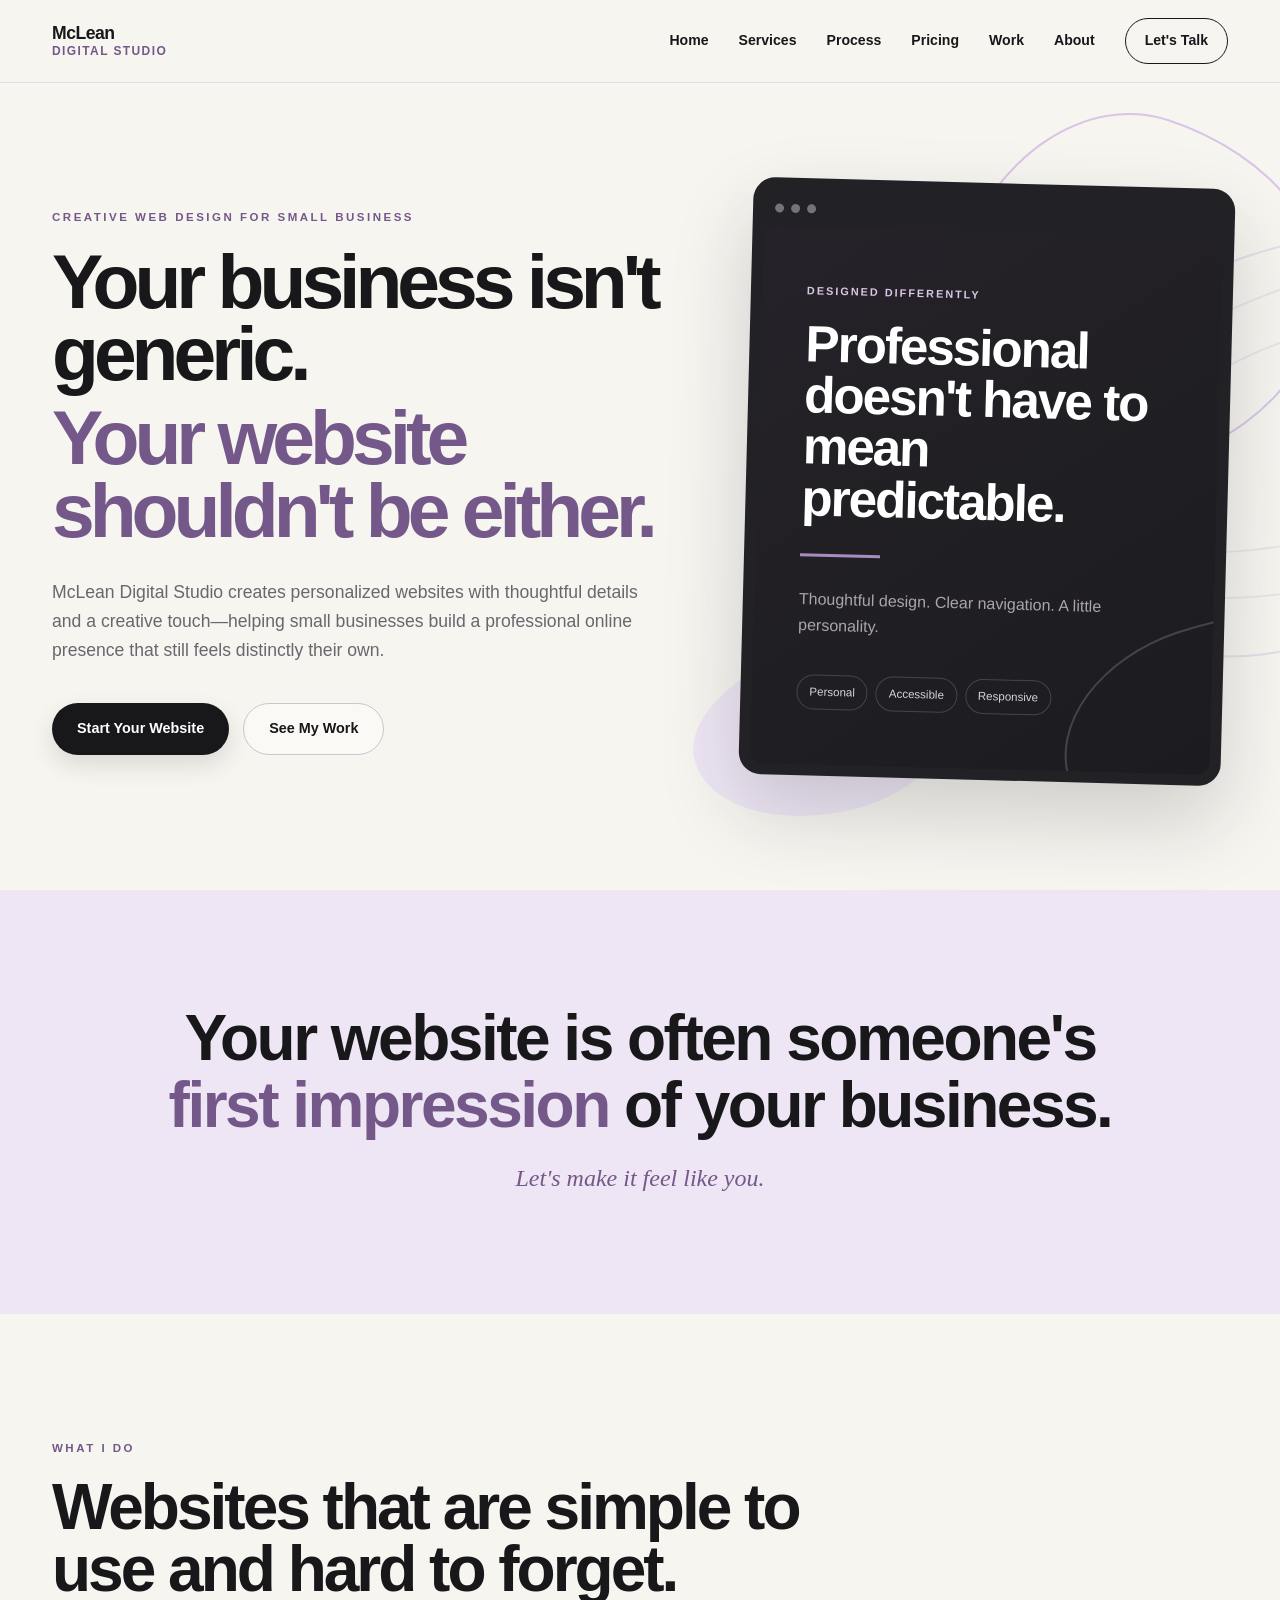
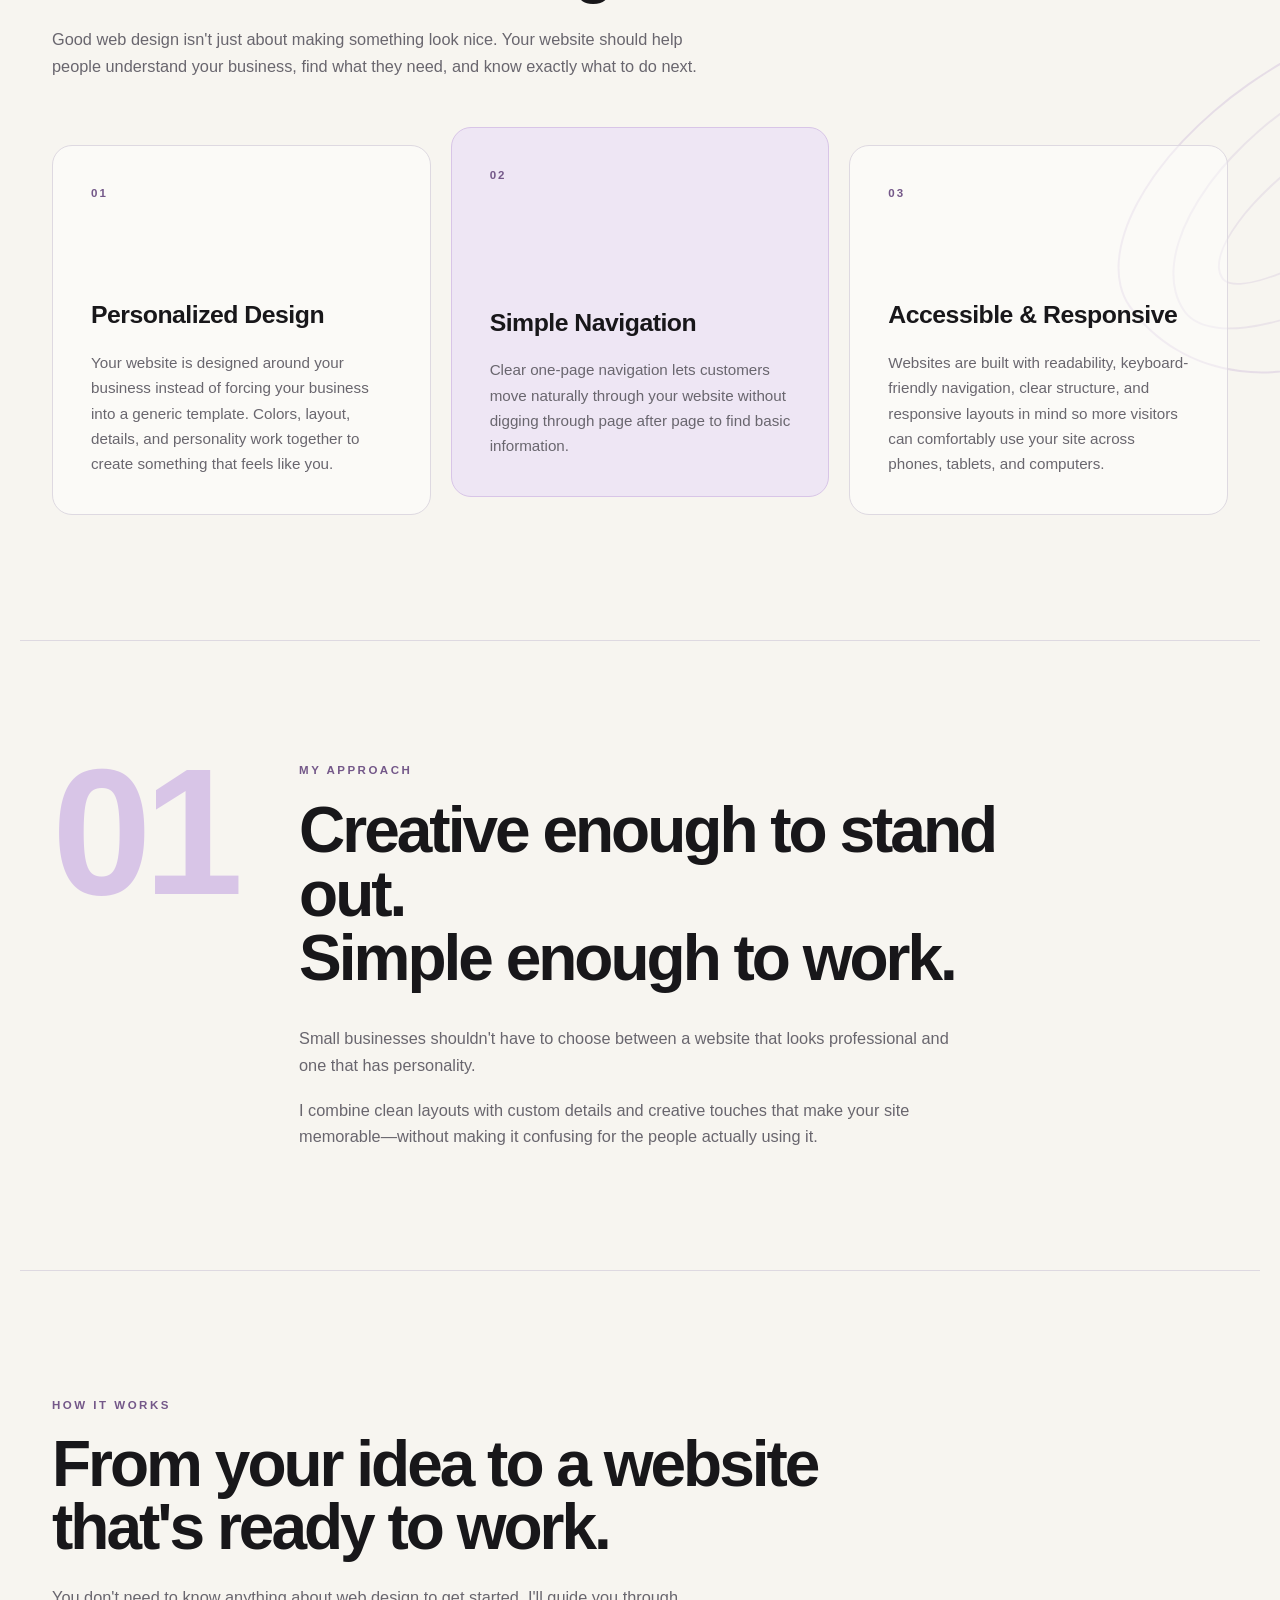
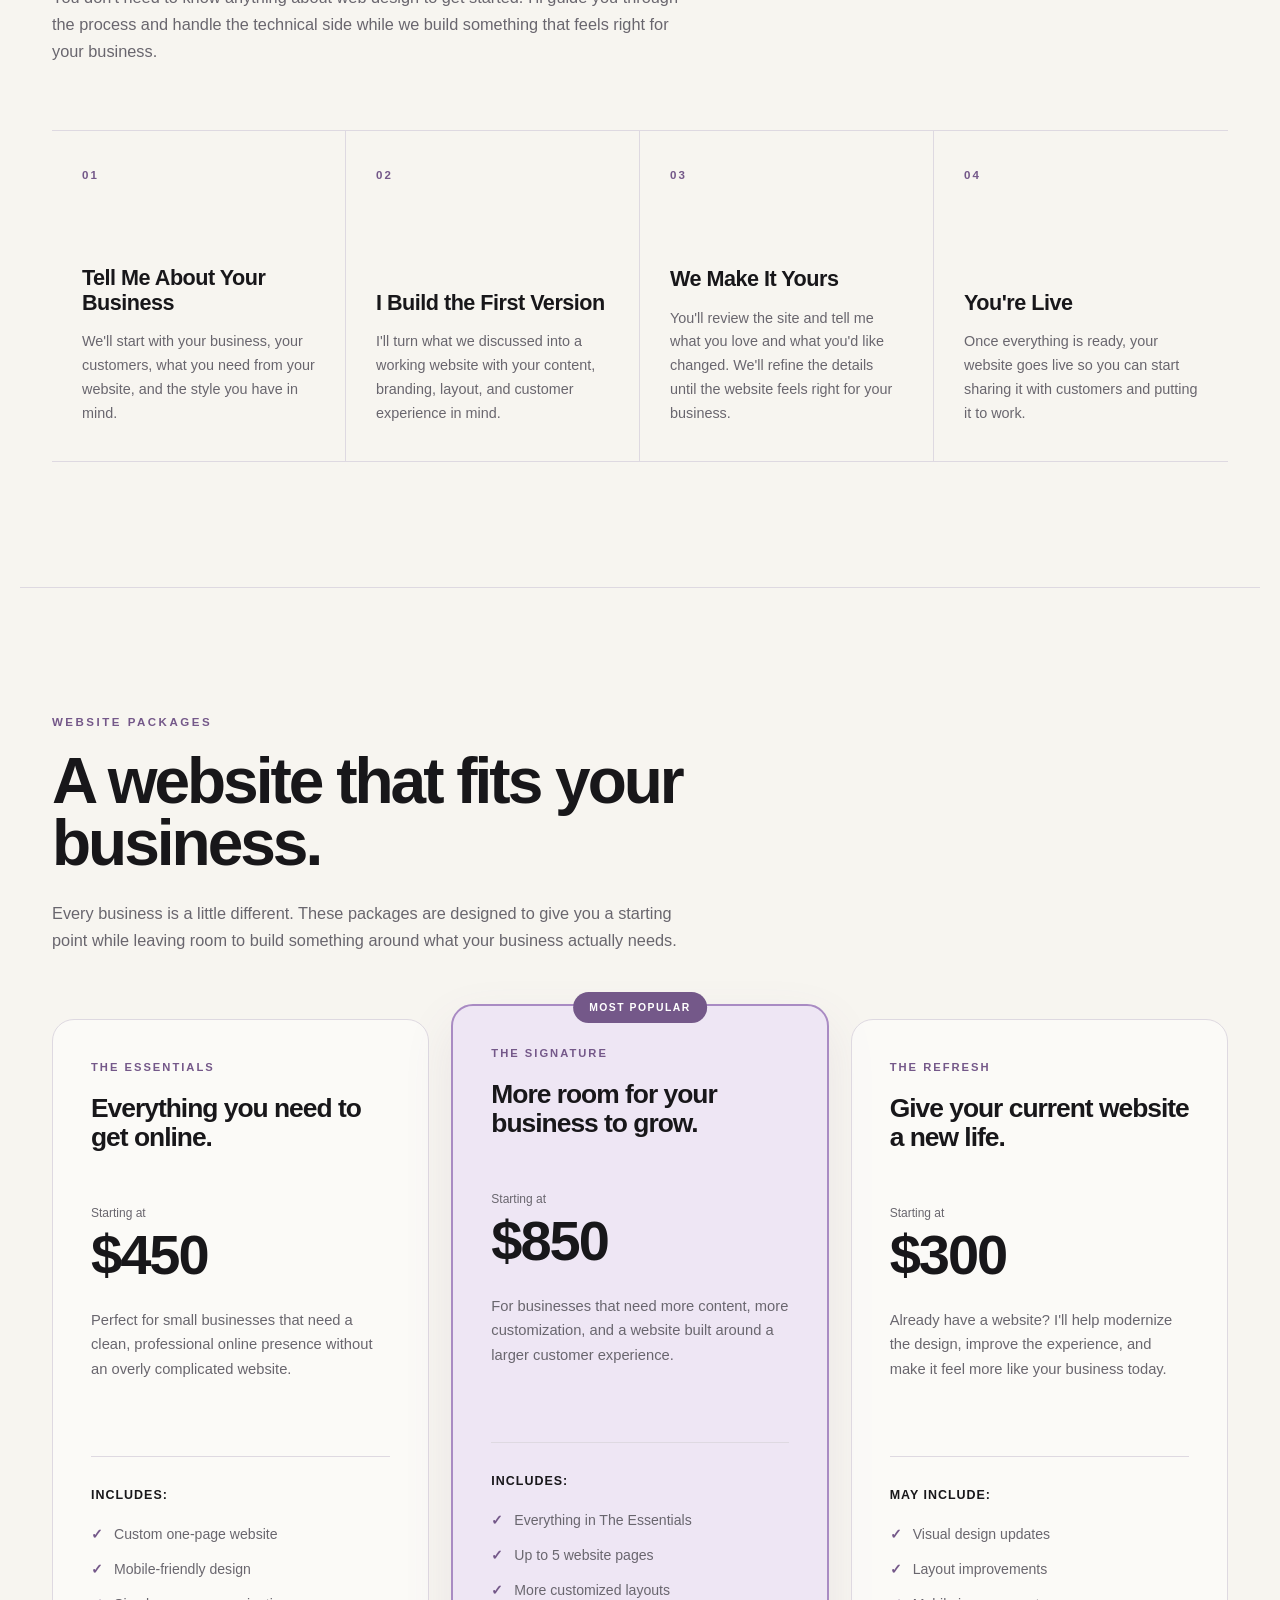
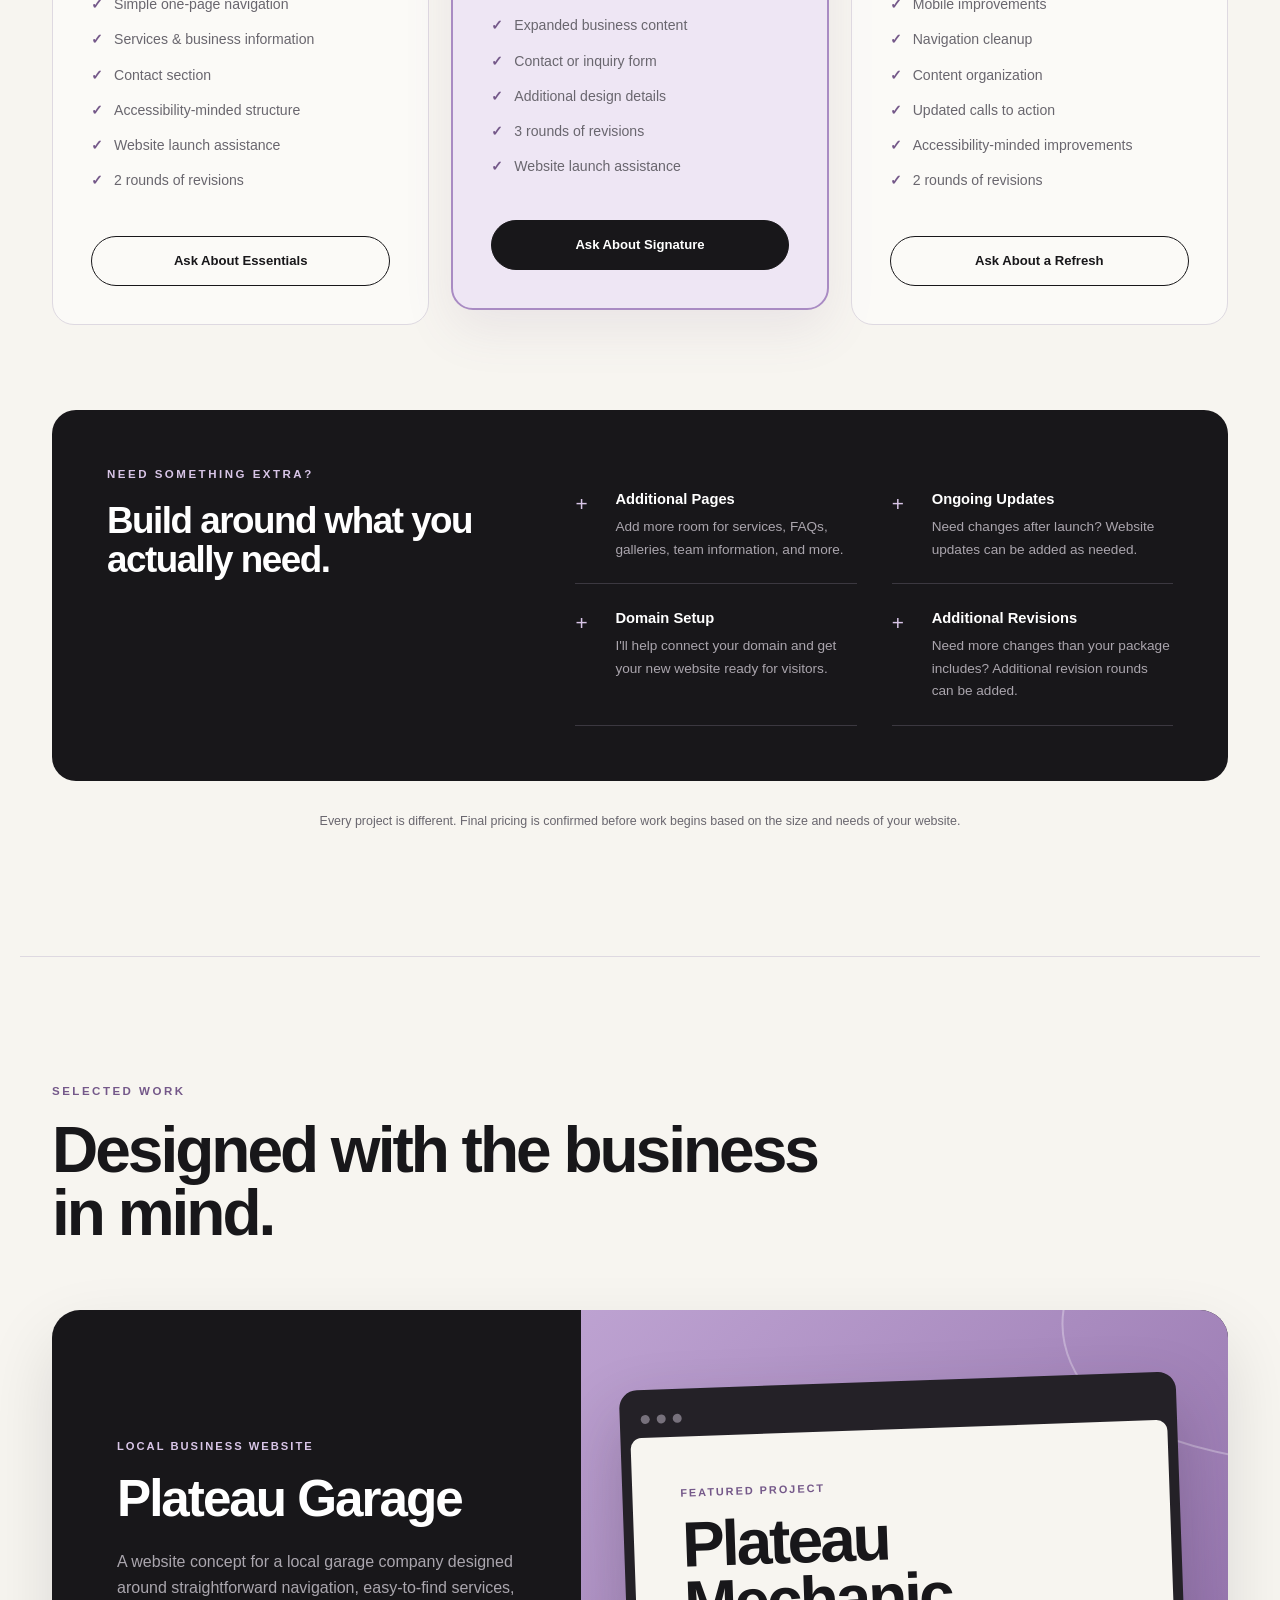
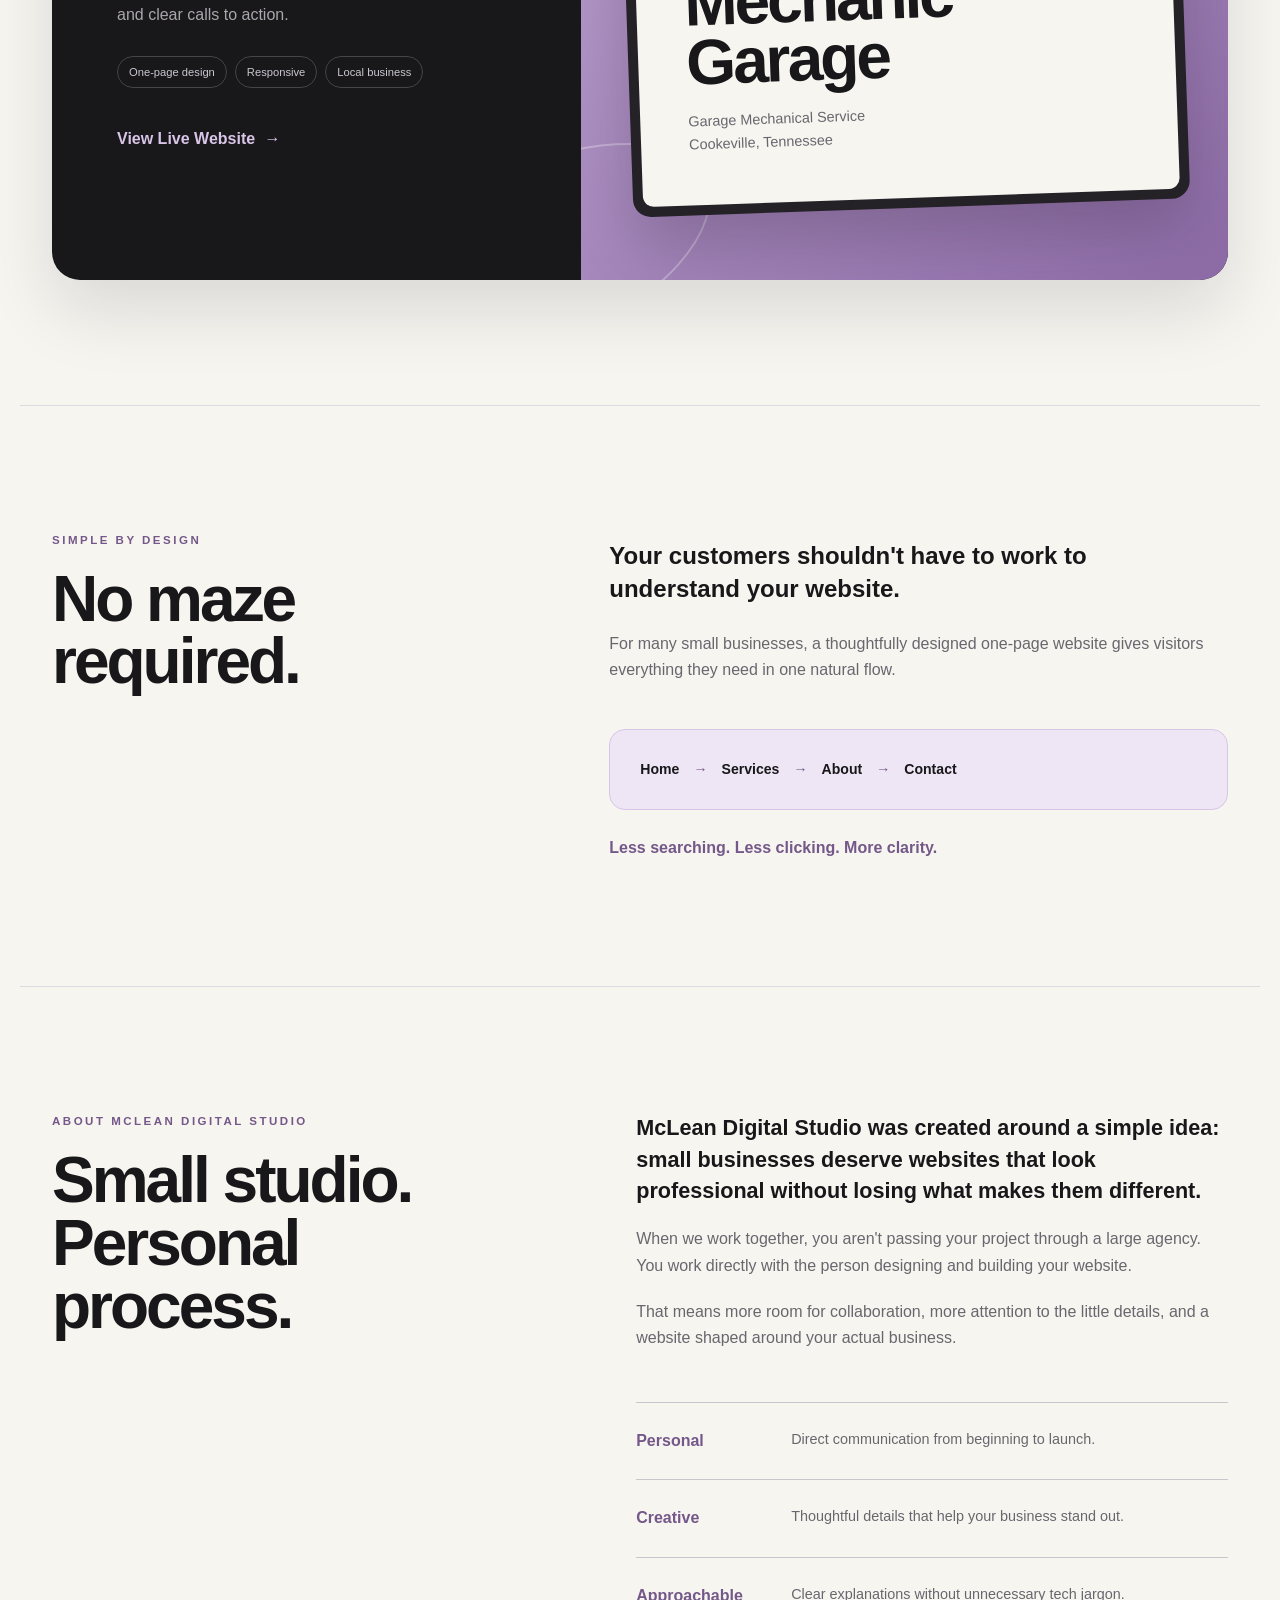
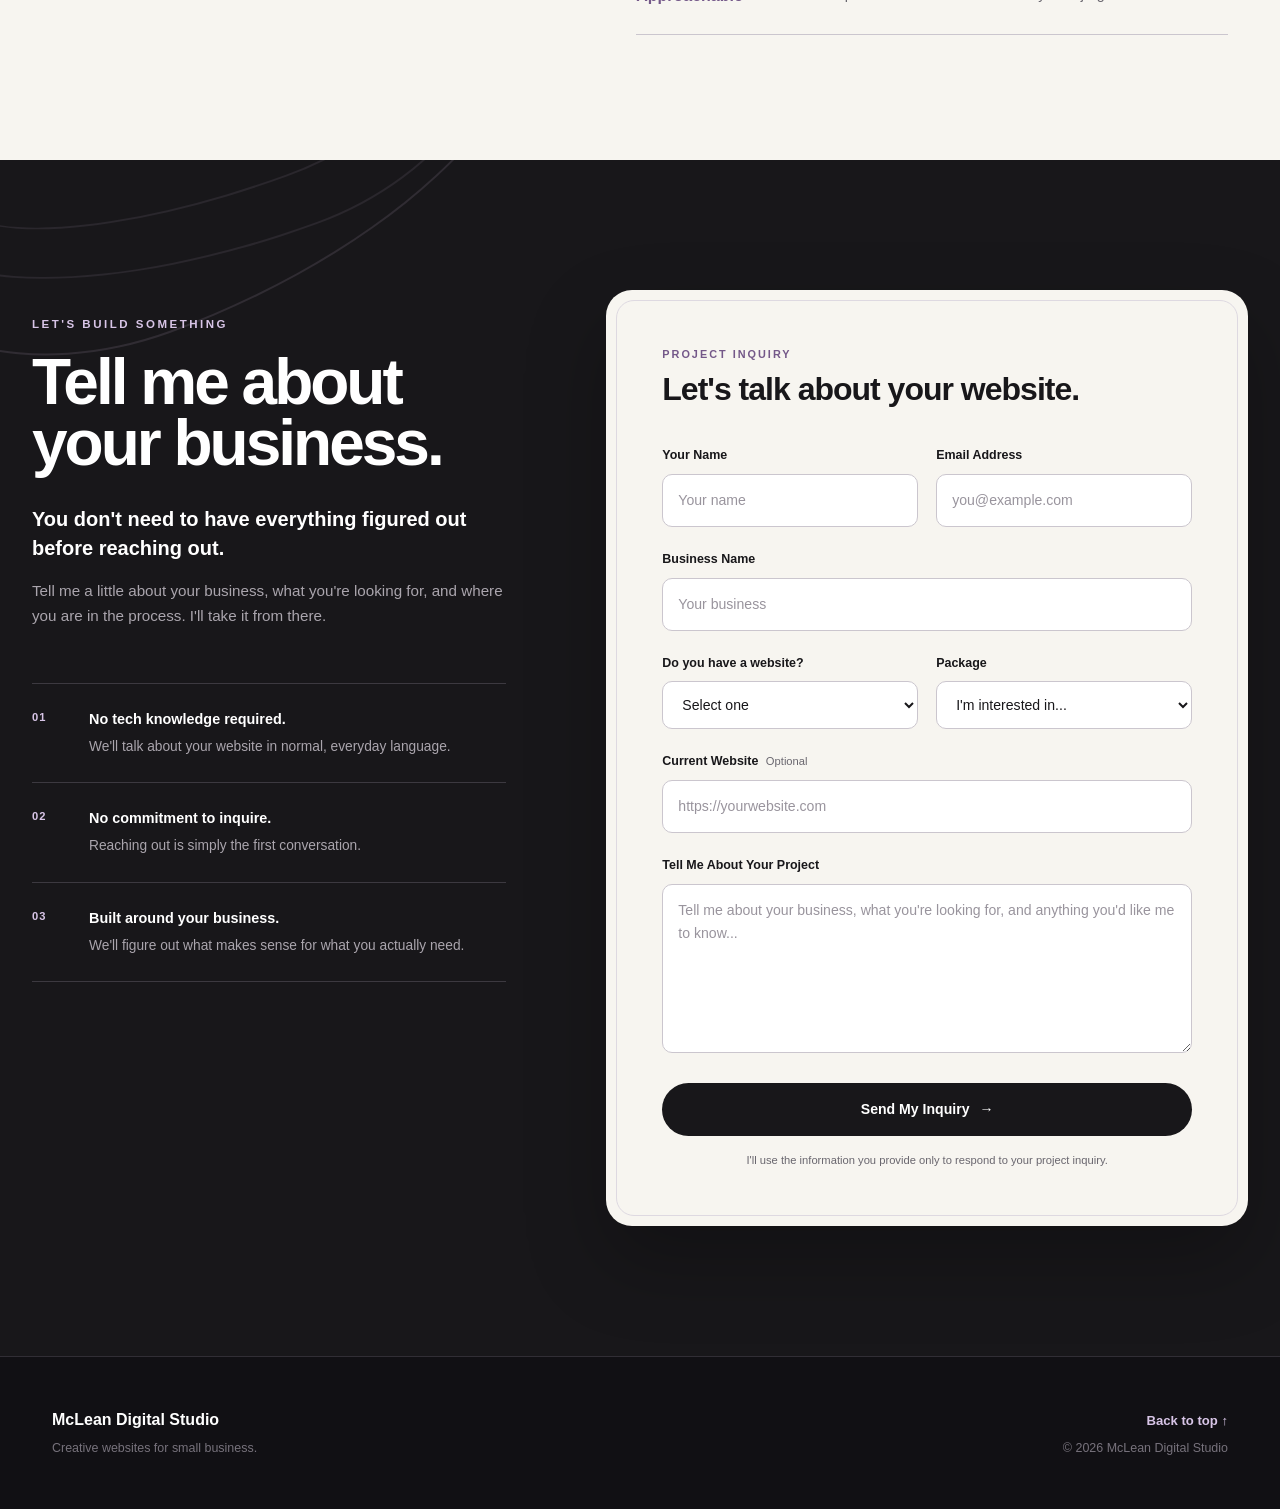
==== index.html @ 76f1fc34 "Initial McLean Digital Studio Website" ====
<!DOCTYPE html>
<html lang="en">
<head>
    <meta charset="UTF-8">

    <meta
        name="viewport"
        content="width=device-width, initial-scale=1.0"
    >

    <meta
        name="description"
        content="McLean Digital Studio creates personalized, accessible websites for small businesses with thoughtful design and a creative touch."
    >

    <title>McLean Digital Studio | Creative Websites for Small Business</title>

    <link rel="stylesheet" href="style.css">
</head>

<body>

    <!-- Decorative background artwork -->
    <div class="background-art" aria-hidden="true">
        <div class="swirl swirl-one"></div>
        <div class="swirl swirl-two"></div>
        <div class="swirl swirl-three"></div>
    </div>


    <!-- =========================
         NAVIGATION
    ========================== -->

    <header class="site-header">

        <nav class="navbar" aria-label="Main navigation">

            <a href="#home" class="logo">
                McLean
                <span>Digital Studio</span>
            </a>

            <div class="nav-links">

                <a href="#home">Home</a>

                <a href="#services">Services</a>

                <a href="#process">Process</a> 

                <a href="#pricing">Pricing</a>

                <a href="#work">Work</a>

                <a href="#about">About</a>

                <a href="#contact" class="nav-button">
                    Let's Talk
                </a>

            </div>

        </nav>

    </header>


    <main>

        <!-- =========================
             HERO
        ========================== -->

        <section class="hero" id="home">

            <div class="hero-content">

                <p class="eyebrow">
                    CREATIVE WEB DESIGN FOR SMALL BUSINESS
                </p>

                <h1>
                    Your business isn't generic.
                    <span>Your website shouldn't be either.</span>
                </h1>

                <p class="hero-description">
                    McLean Digital Studio creates personalized websites
                    with thoughtful details and a creative touch—helping
                    small businesses build a professional online presence
                    that still feels distinctly their own.
                </p>

                <div class="hero-buttons">

                    <a
                        href="#contact"
                        class="button primary-button"
                    >
                        Start Your Website
                    </a>

                    <a
                        href="#work"
                        class="button secondary-button"
                    >
                        See My Work
                    </a>

                </div>

            </div>


            <div class="hero-visual" aria-hidden="true">

                <div class="creative-frame">

                    <div class="frame-top">
                        <span></span>
                        <span></span>
                        <span></span>
                    </div>

                    <div class="frame-content">

                        <p class="small-label">
                            DESIGNED DIFFERENTLY
                        </p>

                        <h2>
                            Professional doesn't have
                            to mean predictable.
                        </h2>

                        <div class="design-line"></div>

                        <p>
                            Thoughtful design.
                            Clear navigation.
                            A little personality.
                        </p>

                        <div class="mini-tags">

                            <span>Personal</span>
                            <span>Accessible</span>
                            <span>Responsive</span>

                        </div>

                    </div>

                </div>

            </div>

        </section>


        <!-- =========================
             INTRO STATEMENT
        ========================== -->

        <section class="statement-section">

            <p>
                Your website is often someone's
                <span>first impression</span>
                of your business.
            </p>

            <p>
                Let's make it feel like you.
            </p>

        </section>


        <!-- =========================
             SERVICES
        ========================== -->

        <section class="section services" id="services">

            <div class="section-heading">

                <p class="eyebrow">
                    WHAT I DO
                </p>

                <h2>
                    Websites that are simple to use
                    and hard to forget.
                </h2>

                <p>
                    Good web design isn't just about making something
                    look nice. Your website should help people understand
                    your business, find what they need, and know exactly
                    what to do next.
                </p>

            </div>


            <div class="service-grid">

                <article class="service-card">

                    <span class="service-number">01</span>

                    <h3>
                        Personalized Design
                    </h3>

                    <p>
                        Your website is designed around your business
                        instead of forcing your business into a generic
                        template. Colors, layout, details, and personality
                        work together to create something that feels like you.
                    </p>

                </article>


                <article class="service-card featured-service">

                    <span class="service-number">02</span>

                    <h3>
                        Simple Navigation
                    </h3>

                    <p>
                        Clear one-page navigation lets customers move
                        naturally through your website without digging
                        through page after page to find basic information.
                    </p>

                </article>


                <article class="service-card">

                    <span class="service-number">03</span>

                    <h3>
                        Accessible & Responsive
                    </h3>

                    <p>
                        Websites are built with readability, keyboard-friendly
                        navigation, clear structure, and responsive layouts
                        in mind so more visitors can comfortably use your site
                        across phones, tablets, and computers.
                    </p>

                </article>

            </div>

        </section>


        <!-- =========================
             PHILOSOPHY
        ========================== -->

        <section class="design-philosophy">

            <div class="philosophy-number">
                01
            </div>

            <div class="philosophy-content">

                <p class="eyebrow">
                    MY APPROACH
                </p>

                <h2>
                    Creative enough to stand out.
                    <br>
                    Simple enough to work.
                </h2>

                <p>
                    Small businesses shouldn't have to choose between a
                    website that looks professional and one that has
                    personality.
                </p>

                <p>
                    I combine clean layouts with custom details and creative
                    touches that make your site memorable—without making it
                    confusing for the people actually using it.
                </p>

            </div>

        </section>

        <!-- =========================
     HOW IT WORKS
========================== -->

<section class="section process" id="process">

    <div class="section-heading">

        <p class="eyebrow">
            HOW IT WORKS
        </p>

        <h2>
            From your idea to a website that's ready to work.
        </h2>

        <p>
            You don't need to know anything about web design to get started.
            I'll guide you through the process and handle the technical side
            while we build something that feels right for your business.
        </p>

    </div>


    <div class="process-grid">

        <article class="process-step">

            <span class="process-number">01</span>

            <h3>Tell Me About Your Business</h3>

            <p>
                We'll start with your business, your customers, what you
                need from your website, and the style you have in mind.
            </p>

        </article>


        <article class="process-step">

            <span class="process-number">02</span>

            <h3>I Build the First Version</h3>

            <p>
                I'll turn what we discussed into a working website with
                your content, branding, layout, and customer experience
                in mind.
            </p>

        </article>


        <article class="process-step">

            <span class="process-number">03</span>

            <h3>We Make It Yours</h3>

            <p>
                You'll review the site and tell me what you love and what
                you'd like changed. We'll refine the details until the
                website feels right for your business.
            </p>

        </article>


        <article class="process-step">

            <span class="process-number">04</span>

            <h3>You're Live</h3>

            <p>
                Once everything is ready, your website goes live so you
                can start sharing it with customers and putting it to work.
            </p>

        </article>

    </div>

</section>

<!-- =========================
     PRICING
========================== -->

<section class="section pricing" id="pricing">

    <div class="section-heading">

        <p class="eyebrow">
            WEBSITE PACKAGES
        </p>

        <h2>
            A website that fits your business.
        </h2>

        <p>
            Every business is a little different. These packages are
            designed to give you a starting point while leaving room
            to build something around what your business actually needs.
        </p>

    </div>


    <div class="pricing-grid">

        <!-- ESSENTIALS -->

        <article class="pricing-card">

            <div class="pricing-card-top">

                <p class="package-label">
                    THE ESSENTIALS
                </p>

                <h3>
                    Everything you need to get online.
                </h3>

                <div class="price">
                    <span>Starting at</span>
                    <strong>$450</strong>
                </div>

                <p class="package-description">
                    Perfect for small businesses that need a clean,
                    professional online presence without an overly
                    complicated website.
                </p>

            </div>


            <div class="package-includes">

                <p>Includes:</p>

                <ul>
                    <li>Custom one-page website</li>
                    <li>Mobile-friendly design</li>
                    <li>Simple one-page navigation</li>
                    <li>Services & business information</li>
                    <li>Contact section</li>
                    <li>Accessibility-minded structure</li>
                    <li>Website launch assistance</li>
                    <li>2 rounds of revisions</li>
                </ul>

            </div>


            <a
                href="mailto:addietaylor26@gmail.com?subject=The%20Essentials%20Website%20Package"
                class="pricing-button"
            >
                Ask About Essentials
            </a>

        </article>


        <!-- SIGNATURE -->

        <article class="pricing-card featured-pricing">

            <div class="popular-label">
                MOST POPULAR
            </div>

            <div class="pricing-card-top">

                <p class="package-label">
                    THE SIGNATURE
                </p>

                <h3>
                    More room for your business to grow.
                </h3>

                <div class="price">
                    <span>Starting at</span>
                    <strong>$850</strong>
                </div>

                <p class="package-description">
                    For businesses that need more content, more
                    customization, and a website built around a
                    larger customer experience.
                </p>

            </div>


            <div class="package-includes">

                <p>Includes:</p>

                <ul>
                    <li>Everything in The Essentials</li>
                    <li>Up to 5 website pages</li>
                    <li>More customized layouts</li>
                    <li>Expanded business content</li>
                    <li>Contact or inquiry form</li>
                    <li>Additional design details</li>
                    <li>3 rounds of revisions</li>
                    <li>Website launch assistance</li>
                </ul>

            </div>


            <a
                href="mailto:addietaylor26@gmail.com?subject=The%20Signature%20Website%20Package"
                class="pricing-button featured-pricing-button"
            >
                Ask About Signature
            </a>

        </article>


        <!-- REFRESH -->

        <article class="pricing-card">

            <div class="pricing-card-top">

                <p class="package-label">
                    THE REFRESH
                </p>

                <h3>
                    Give your current website a new life.
                </h3>

                <div class="price">
                    <span>Starting at</span>
                    <strong>$300</strong>
                </div>

                <p class="package-description">
                    Already have a website? I'll help modernize the
                    design, improve the experience, and make it feel
                    more like your business today.
                </p>

            </div>


            <div class="package-includes">

                <p>May include:</p>

                <ul>
                    <li>Visual design updates</li>
                    <li>Layout improvements</li>
                    <li>Mobile improvements</li>
                    <li>Navigation cleanup</li>
                    <li>Content organization</li>
                    <li>Updated calls to action</li>
                    <li>Accessibility-minded improvements</li>
                    <li>2 rounds of revisions</li>
                </ul>

            </div>


            <a
                href="mailto:addietaylor26@gmail.com?subject=The%20Refresh%20Website%20Package"
                class="pricing-button"
            >
                Ask About a Refresh
            </a>

        </article>

    </div>


    <!-- ADD-ONS -->

    <div class="pricing-addons">

        <div class="addons-heading">

            <p class="eyebrow">
                NEED SOMETHING EXTRA?
            </p>

            <h3>
                Build around what you actually need.
            </h3>

        </div>


        <div class="addons-list">

            <div>
                <span>+</span>

                <p>
                    <strong>Additional Pages</strong>
                    Add more room for services, FAQs, galleries,
                    team information, and more.
                </p>
            </div>


            <div>
                <span>+</span>

                <p>
                    <strong>Ongoing Updates</strong>
                    Need changes after launch? Website updates
                    can be added as needed.
                </p>
            </div>


            <div>
                <span>+</span>

                <p>
                    <strong>Domain Setup</strong>
                    I'll help connect your domain and get your
                    new website ready for visitors.
                </p>
            </div>


            <div>
                <span>+</span>

                <p>
                    <strong>Additional Revisions</strong>
                    Need more changes than your package includes?
                    Additional revision rounds can be added.
                </p>
            </div>

        </div>

    </div>


    <p class="pricing-note">
        Every project is different. Final pricing is confirmed
        before work begins based on the size and needs of your website.
    </p>

</section>

        <!-- =========================
             PORTFOLIO
        ========================== -->

        <section class="section work" id="work">

            <div class="section-heading">

                <p class="eyebrow">
                    SELECTED WORK
                </p>

                <h2>
                    Designed with the business in mind.
                </h2>

            </div>


            <article class="project-card">

                <div class="project-info">

                    <p class="project-type">
                        LOCAL BUSINESS WEBSITE
                    </p>

                    <h3>
                        Plateau Garage
                    </h3>

                    <p>
                        A website concept for a local garage company
                        designed around straightforward navigation,
                        easy-to-find services, and clear calls to action.
                    </p>

                    <div class="project-details">

                        <span>One-page design</span>
                        <span>Responsive</span>
                        <span>Local business</span>

                    </div>

                    <a
                        href="https://plateau-garage-demo.netlify.app"
                        target="_blank"
                        rel="noopener noreferrer"
                        class="project-link"
                    >
                        View Live Website
                        <span aria-hidden="true">→</span>
                    </a>

                </div>


                <div class="project-preview">

                    <div class="preview-decoration decoration-one"></div>
                    <div class="preview-decoration decoration-two"></div>

                    <div class="preview-browser">

                        <div class="frame-top">
                            <span></span>
                            <span></span>
                            <span></span>
                        </div>

                        <div class="preview-content">

                            <p>
                                FEATURED PROJECT
                            </p>

                            <h3>
                                Plateau
                                <br>
                                Mechanic Garage
                            </h3>

                            <span>
                                Garage Mechanical Service
                                <br>
                                Cookeville, Tennessee
                            </span>

                        </div>

                    </div>

                </div>

            </article>

        </section>


        <!-- =========================
             WHY ONE PAGE
        ========================== -->

        <section class="section navigation-section">

            <div class="navigation-heading">

                <p class="eyebrow">
                    SIMPLE BY DESIGN
                </p>

                <h2>
                    No maze required.
                </h2>

            </div>


            <div class="navigation-content">

                <p class="large-copy">
                    Your customers shouldn't have to work to understand
                    your website.
                </p>

                <p>
                    For many small businesses, a thoughtfully designed
                    one-page website gives visitors everything they need
                    in one natural flow.
                </p>

                <div class="flow-example" aria-label="Example website navigation">

                    <span>Home</span>
                    <i aria-hidden="true">→</i>

                    <span>Services</span>
                    <i aria-hidden="true">→</i>

                    <span>About</span>
                    <i aria-hidden="true">→</i>

                    <span>Contact</span>

                </div>

                <p class="navigation-note">
                    Less searching. Less clicking. More clarity.
                </p>

            </div>

        </section>


        <!-- =========================
             ABOUT
        ========================== -->

        <section class="section about" id="about">

            <div class="about-title">

                <p class="eyebrow">
                    ABOUT MCLEAN DIGITAL STUDIO
                </p>

                <h2>
                    Small studio.
                    <br>
                    Personal process.
                </h2>

            </div>


            <div class="about-content">

                <p class="about-lead">
                    McLean Digital Studio was created around a simple idea:
                    small businesses deserve websites that look professional
                    without losing what makes them different.
                </p>

                <p>
                    When we work together, you aren't passing your project
                    through a large agency. You work directly with the person
                    designing and building your website.
                </p>

                <p>
                    That means more room for collaboration, more attention
                    to the little details, and a website shaped around your
                    actual business.
                </p>


                <div class="about-values">

                    <div>
                        <strong>Personal</strong>
                        <span>
                            Direct communication from beginning to launch.
                        </span>
                    </div>

                    <div>
                        <strong>Creative</strong>
                        <span>
                            Thoughtful details that help your business stand out.
                        </span>
                    </div>

                    <div>
                        <strong>Approachable</strong>
                        <span>
                            Clear explanations without unnecessary tech jargon.
                        </span>
                    </div>

                </div>

            </div>

        </section>


       <!-- =========================
     CONTACT / INQUIRY FORM
========================== -->

<section class="contact" id="contact">

    <div
        class="contact-swirl"
        aria-hidden="true"
    ></div>


    <div class="contact-layout">

        <!-- LEFT SIDE -->

        <div class="contact-intro">

            <p class="eyebrow">
                LET'S BUILD SOMETHING
            </p>

            <h2>
                Tell me about your business.
            </h2>

            <p class="contact-lead">
                You don't need to have everything figured out before
                reaching out.
            </p>

            <p>
                Tell me a little about your business, what you're
                looking for, and where you are in the process.
                I'll take it from there.
            </p>


            <div class="contact-details">

                <div>
                    <span>01</span>

                    <p>
                        <strong>No tech knowledge required.</strong>
                        We'll talk about your website in normal,
                        everyday language.
                    </p>
                </div>


                <div>
                    <span>02</span>

                    <p>
                        <strong>No commitment to inquire.</strong>
                        Reaching out is simply the first conversation.
                    </p>
                </div>


                <div>
                    <span>03</span>

                    <p>
                        <strong>Built around your business.</strong>
                        We'll figure out what makes sense for what
                        you actually need.
                    </p>
                </div>

            </div>

        </div>


        <!-- FORM -->

        <div class="form-container">

            <form
                name="website-inquiry"
                method="POST"
                data-netlify="true"
                class="inquiry-form"
            >

                <input
                    type="hidden"
                    name="form-name"
                    value="website-inquiry"
                >


                <div class="form-heading">

                    <p>PROJECT INQUIRY</p>

                    <h3>
                        Let's talk about your website.
                    </h3>

                </div>


                <div class="form-row">

                    <div class="form-group">

                        <label for="name">
                            Your Name
                        </label>

                        <input
                            type="text"
                            id="name"
                            name="name"
                            autocomplete="name"
                            placeholder="Your name"
                            required
                        >

                    </div>


                    <div class="form-group">

                        <label for="email">
                            Email Address
                        </label>

                        <input
                            type="email"
                            id="email"
                            name="email"
                            autocomplete="email"
                            placeholder="you@example.com"
                            required
                        >

                    </div>

                </div>


                <div class="form-group">

                    <label for="business">
                        Business Name
                    </label>

                    <input
                        type="text"
                        id="business"
                        name="business"
                        autocomplete="organization"
                        placeholder="Your business"
                    >

                </div>


                <div class="form-row">

                    <div class="form-group">

                        <label for="website-status">
                            Do you have a website?
                        </label>

                        <select
                            id="website-status"
                            name="website-status"
                            required
                        >

                            <option value="" disabled selected>
                                Select one
                            </option>

                            <option value="no">
                                No — I'm starting fresh
                            </option>

                            <option value="yes">
                                Yes — but I want something new
                            </option>

                            <option value="in-progress">
                                Sort of — it's a work in progress
                            </option>

                        </select>

                    </div>


                    <div class="form-group">

                        <label for="package">
                            Package
                        </label>

                        <select
                            id="package"
                            name="package"
                            required
                        >

                            <option value="" disabled selected>
                                I'm interested in...
                            </option>

                            <option value="essentials">
                                The Essentials — $450+
                            </option>

                            <option value="signature">
                                The Signature — $850+
                            </option>

                            <option value="refresh">
                                The Refresh — $300+
                            </option>

                            <option value="unsure">
                                I'm not sure yet
                            </option>

                        </select>

                    </div>

                </div>


                <div class="form-group">

                    <label for="current-website">
                        Current Website
                        <span>Optional</span>
                    </label>

                    <input
                        type="url"
                        id="current-website"
                        name="current-website"
                        placeholder="https://yourwebsite.com"
                    >

                </div>


                <div class="form-group">

                    <label for="message">
                        Tell Me About Your Project
                    </label>

                    <textarea
                        id="message"
                        name="message"
                        rows="6"
                        placeholder="Tell me about your business, what you're looking for, and anything you'd like me to know..."
                        required
                    ></textarea>

                </div>


                <button
                    type="submit"
                    class="form-submit"
                >
                    Send My Inquiry
                    <span aria-hidden="true">→</span>
                </button>


                <p class="form-note">
                    I'll use the information you provide only to
                    respond to your project inquiry.
                </p>

            </form>

        </div>

    </div>

</section>

    </main>


    <!-- =========================
         FOOTER
    ========================== -->

    <footer>

        <div class="footer-inner">

            <div class="footer-brand">

                <strong>
                    McLean Digital Studio
                </strong>

                <p>
                    Creative websites for small business.
                </p>

            </div>

            <div class="footer-right">

                <a href="#home">
                    Back to top ↑
                </a>

                <p>
                    © <span id="year"></span>
                    McLean Digital Studio
                </p>

            </div>

        </div>

    </footer>


    <script src="script.js"></script>

</body>
</html>
---- style.css ----
/* =========================================
   MCLEAN DIGITAL STUDIO
   Brand Website
========================================= */

:root {
    --cream: #f7f5f0;
    --cream-dark: #eeebe4;

    --charcoal: #18171a;
    --soft-black: #222126;

    --text-soft: #69666e;

    --lilac: #a98bc3;
    --lilac-light: #d8c5e7;
    --lilac-pale: #eee6f4;
    --lilac-dark: #745889;

    --border: #ded9e1;

    --white: #ffffff;
}


/* =========================================
   RESET
========================================= */

* {
    margin: 0;
    padding: 0;
    box-sizing: border-box;
}

html {
    scroll-behavior: smooth;
    scroll-padding-top: 100px;
}

body {
    font-family:
        Inter,
        "Segoe UI",
        Arial,
        Helvetica,
        sans-serif;

    background: var(--cream);
    color: var(--charcoal);

    line-height: 1.65;

    overflow-x: hidden;
}

a {
    color: inherit;
    text-decoration: none;
}

button,
a {
    -webkit-tap-highlight-color: transparent;
}

a:focus-visible,
button:focus-visible {
    outline: 3px solid var(--lilac-dark);
    outline-offset: 5px;
}


/* =========================================
   DECORATIVE BACKGROUND SWIRLS
========================================= */

.background-art {
    position: absolute;
    inset: 0;

    width: 100%;
    height: 2200px;

    overflow: hidden;

    pointer-events: none;

    z-index: -1;
}

.swirl {
    position: absolute;

    border: 2px solid rgba(169, 139, 195, 0.22);

    border-radius:
        47% 53% 62% 38%
        / 41% 44% 56% 59%;

    transform: rotate(-18deg);
}

.swirl::before,
.swirl::after {
    content: "";

    position: absolute;

    border: 2px solid rgba(169, 139, 195, 0.16);

    border-radius:
        52% 48% 39% 61%
        / 55% 39% 61% 45%;
}

.swirl::before {
    inset: 40px;
}

.swirl::after {
    inset: 90px;
}

.swirl-one {
    width: 650px;
    height: 390px;

    top: 240px;
    right: -370px;
}

.swirl-two {
    width: 570px;
    height: 330px;

    top: 950px;
    left: -360px;

    transform: rotate(30deg);
}

.swirl-three {
    width: 480px;
    height: 280px;

    top: 1650px;
    right: -300px;

    transform: rotate(-35deg);
}


/* =========================================
   NAVIGATION
========================================= */

.site-header {
    position: sticky;
    top: 0;

    z-index: 1000;

    background: rgba(247, 245, 240, 0.92);

    border-bottom: 1px solid rgba(222, 217, 225, 0.85);

    backdrop-filter: blur(14px);
}

.navbar {
    max-width: 1240px;

    min-height: 82px;

    margin: auto;

    padding: 0 32px;

    display: flex;

    align-items: center;
    justify-content: space-between;

    gap: 30px;
}

.logo {
    display: flex;
    flex-direction: column;

    font-size: 1.1rem;
    font-weight: 800;

    line-height: 1.05;

    letter-spacing: -0.5px;
}

.logo span {
    color: var(--lilac-dark);

    font-size: 0.75rem;

    letter-spacing: 1.4px;

    text-transform: uppercase;

    margin-top: 3px;
}

.nav-links {
    display: flex;

    align-items: center;

    gap: 30px;

    font-size: 0.88rem;

    font-weight: 650;
}

.nav-links > a:not(.nav-button) {
    position: relative;
}

.nav-links > a:not(.nav-button)::after {
    content: "";

    position: absolute;

    left: 0;
    bottom: -6px;

    width: 0;
    height: 2px;

    background: var(--lilac);

    transition: width 0.25s ease;
}

.nav-links > a:not(.nav-button):hover::after {
    width: 100%;
}

.nav-button {
    padding: 10px 19px;

    border: 1px solid var(--charcoal);

    border-radius: 100px;

    transition:
        background 0.2s ease,
        color 0.2s ease,
        transform 0.2s ease;
}

.nav-button:hover {
    background: var(--charcoal);

    color: white;

    transform: translateY(-1px);
}


/* =========================================
   GENERAL TYPOGRAPHY
========================================= */

.eyebrow {
    color: var(--lilac-dark);

    font-size: 0.72rem;

    font-weight: 800;

    letter-spacing: 2.5px;

    margin-bottom: 18px;
}

.section {
    max-width: 1240px;

    margin: auto;

    padding: 125px 32px;
}

.section-heading {
    max-width: 800px;

    margin-bottom: 65px;
}

.section-heading h2,
.navigation-heading h2,
.about-title h2 {
    font-size: clamp(2.8rem, 5vw, 5rem);

    line-height: 0.98;

    letter-spacing: -3px;
}

.section-heading > p:last-child {
    max-width: 650px;

    margin-top: 25px;

    color: var(--text-soft);

    font-size: 1.02rem;
}


/* =========================================
   HERO
========================================= */

.hero {
    max-width: 1240px;

    min-height: 760px;

    margin: auto;

    padding: 100px 32px 110px;

    display: grid;

    grid-template-columns: 1.12fr 0.88fr;

    align-items: center;

    gap: 80px;
}

.hero h1 {
    max-width: 720px;

    font-size: clamp(3.5rem, 6vw, 6.4rem);

    line-height: 0.94;

    letter-spacing: -5px;
}

.hero h1 span {
    display: block;

    color: var(--lilac-dark);

    margin-top: 12px;
}

.hero-description {
    max-width: 640px;

    margin-top: 32px;

    color: var(--text-soft);

    font-size: 1.1rem;
}

.hero-buttons {
    display: flex;

    flex-wrap: wrap;

    gap: 14px;

    margin-top: 38px;
}


/* =========================================
   BUTTONS
========================================= */

.button {
    display: inline-flex;

    align-items: center;
    justify-content: center;

    min-height: 50px;

    padding: 13px 25px;

    border-radius: 100px;

    font-size: 0.9rem;

    font-weight: 750;

    transition:
        transform 0.2s ease,
        background 0.2s ease,
        color 0.2s ease,
        box-shadow 0.2s ease;
}

.button:hover {
    transform: translateY(-3px);
}

.primary-button {
    background: var(--charcoal);

    color: white;

    box-shadow:
        0 10px 25px rgba(24, 23, 26, 0.12);
}

.primary-button:hover {
    background: var(--lilac-dark);

    box-shadow:
        0 13px 30px rgba(116, 88, 137, 0.22);
}

.secondary-button {
    border: 1px solid #cbc5ce;

    background: rgba(255, 255, 255, 0.35);
}

.secondary-button:hover {
    background: var(--white);
}


/* =========================================
   HERO CREATIVE CARD
========================================= */

.hero-visual {
    position: relative;
}

.hero-visual::before {
    content: "";

    position: absolute;

    width: 360px;
    height: 360px;

    border: 2px solid var(--lilac-light);

    border-radius:
        43% 57% 66% 34%
        / 55% 40% 60% 45%;

    top: -65px;
    right: -90px;

    transform: rotate(18deg);

    z-index: -1;
}

.hero-visual::after {
    content: "";

    position: absolute;

    width: 260px;
    height: 170px;

    background: var(--lilac-pale);

    border-radius:
        61% 39% 44% 56%
        / 48% 55% 45% 52%;

    left: -55px;
    bottom: -35px;

    transform: rotate(-15deg);

    z-index: -1;
}

.creative-frame {
    background: var(--soft-black);

    padding: 11px;

    border-radius: 22px;

    box-shadow:
        0 35px 80px rgba(30, 25, 35, 0.18);

    transform: rotate(1.5deg);
}

.frame-top {
    height: 38px;

    display: flex;

    align-items: center;

    gap: 7px;

    padding: 0 11px;
}

.frame-top span {
    width: 9px;
    height: 9px;

    border-radius: 50%;

    background: #77717c;
}

.frame-content {
    min-height: 470px;

    padding: 55px 45px;

    background:
        linear-gradient(
            145deg,
            #252329,
            #1c1b1f
        );

    color: white;

    border-radius: 13px;

    display: flex;

    flex-direction: column;

    justify-content: center;

    position: relative;

    overflow: hidden;
}

.frame-content::after {
    content: "";

    position: absolute;

    width: 330px;
    height: 190px;

    border: 2px solid rgba(216, 197, 231, 0.22);

    border-radius:
        45% 55% 68% 32%
        / 55% 43% 57% 45%;

    right: -180px;
    bottom: -40px;

    transform: rotate(-20deg);
}

.small-label {
    color: var(--lilac-light);

    font-size: 0.68rem;

    font-weight: 800;

    letter-spacing: 2px;

    margin-bottom: 18px;
}

.frame-content h2 {
    max-width: 400px;

    font-size: clamp(2.3rem, 4vw, 3.3rem);

    line-height: 1;

    letter-spacing: -2px;
}

.design-line {
    width: 80px;
    height: 3px;

    background: var(--lilac);

    margin: 30px 0;
}

.frame-content > p:not(.small-label) {
    max-width: 360px;

    color: #aaa5ad;
}

.mini-tags {
    display: flex;

    flex-wrap: wrap;

    gap: 8px;

    margin-top: 35px;
}

.mini-tags span {
    padding: 7px 12px;

    border: 1px solid #47434b;

    border-radius: 100px;

    color: #d8d3dc;

    font-size: 0.72rem;
}


/* =========================================
   STATEMENT
========================================= */

.statement-section {
    padding: 115px 32px;

    background: var(--lilac-pale);

    text-align: center;
}

.statement-section p:first-child {
    max-width: 950px;

    margin: auto;

    font-size: clamp(2.2rem, 5vw, 4.5rem);

    line-height: 1.05;

    letter-spacing: -2.5px;

    font-weight: 700;
}

.statement-section p:first-child span {
    color: var(--lilac-dark);
}

.statement-section p:last-child {
    margin-top: 20px;

    color: var(--lilac-dark);

    font-family: Georgia, "Times New Roman", serif;

    font-size: 1.5rem;

    font-style: italic;
}


/* =========================================
   SERVICES
========================================= */

.services {
    position: relative;
}

.service-grid {
    display: grid;

    grid-template-columns: repeat(3, 1fr);

    gap: 20px;
}

.service-card {
    min-height: 370px;

    padding: 38px;

    background: rgba(255, 255, 255, 0.42);

    border: 1px solid var(--border);

    border-radius: 20px;

    display: flex;

    flex-direction: column;

    transition:
        transform 0.25s ease,
        box-shadow 0.25s ease,
        border 0.25s ease;
}

.service-card:hover {
    transform: translateY(-7px);

    border-color: var(--lilac-light);

    box-shadow:
        0 22px 55px rgba(73, 55, 85, 0.09);
}

.featured-service {
    background: var(--lilac-pale);

    border-color: var(--lilac-light);

    transform: translateY(-18px);
}

.featured-service:hover {
    transform: translateY(-25px);
}

.service-number {
    color: var(--lilac-dark);

    font-size: 0.72rem;

    font-weight: 800;

    letter-spacing: 2px;

    margin-bottom: auto;
}

.service-card h3 {
    font-size: 1.55rem;

    letter-spacing: -0.5px;

    margin-bottom: 14px;
}

.service-card p {
    color: var(--text-soft);

    font-size: 0.95rem;
}


/* =========================================
   DESIGN PHILOSOPHY
========================================= */

.design-philosophy {
    max-width: 1240px;

    margin: auto;

    padding: 120px 32px;

    border-top: 1px solid var(--border);

    display: grid;

    grid-template-columns: 0.35fr 1.65fr;

    gap: 50px;
}

.philosophy-number {
    color: var(--lilac-light);

    font-size: clamp(6rem, 14vw, 12rem);

    font-weight: 800;

    line-height: 0.8;

    letter-spacing: -8px;
}

.philosophy-content {
    max-width: 800px;
}

.philosophy-content h2 {
    font-size: clamp(2.7rem, 5vw, 4.8rem);

    line-height: 1;

    letter-spacing: -3px;

    margin-bottom: 35px;
}

.philosophy-content > p:not(.eyebrow) {
    max-width: 680px;

    color: var(--text-soft);

    margin-top: 18px;

    font-size: 1.02rem;
}

/* =========================================
   HOW IT WORKS
========================================= */

.process {
    border-top: 1px solid var(--border);
}

.process-grid {
    display: grid;
    grid-template-columns: repeat(4, 1fr);
    gap: 0;

    border-top: 1px solid var(--border);
    border-bottom: 1px solid var(--border);
}

.process-step {
    min-height: 330px;
    padding: 35px 30px;

    border-right: 1px solid var(--border);

    display: flex;
    flex-direction: column;

    position: relative;

    transition:
        background 0.25s ease,
        transform 0.25s ease;
}

.process-step:last-child {
    border-right: none;
}

.process-step:hover {
    background: var(--lilac-pale);
    transform: translateY(-5px);
}

.process-number {
    color: var(--lilac-dark);

    font-size: 0.72rem;
    font-weight: 800;

    letter-spacing: 2px;

    margin-bottom: auto;
}

.process-step h3 {
    font-size: 1.35rem;
    line-height: 1.15;

    letter-spacing: -0.5px;

    margin-bottom: 15px;
}

.process-step p {
    color: var(--text-soft);

    font-size: 0.9rem;
}
/* =========================================
   PRICING
========================================= */

.pricing {
    border-top: 1px solid var(--border);
}

.pricing-grid {
    display: grid;
    grid-template-columns: repeat(3, 1fr);

    gap: 22px;

    align-items: stretch;
}

.pricing-card {
    position: relative;

    padding: 38px;

    background: rgba(255, 255, 255, 0.5);

    border: 1px solid var(--border);
    border-radius: 22px;

    display: flex;
    flex-direction: column;

    transition:
        transform 0.25s ease,
        box-shadow 0.25s ease,
        border-color 0.25s ease;
}

.pricing-card:hover {
    transform: translateY(-7px);

    border-color: var(--lilac-light);

    box-shadow:
        0 25px 55px rgba(73, 55, 85, 0.1);
}


/* FEATURED PACKAGE */

.featured-pricing {
    background: var(--lilac-pale);

    border: 2px solid var(--lilac);

    transform: translateY(-15px);

    box-shadow:
        0 20px 50px rgba(116, 88, 137, 0.1);
}

.featured-pricing:hover {
    transform: translateY(-22px);
}

.popular-label {
    position: absolute;

    top: -14px;
    left: 50%;

    transform: translateX(-50%);

    padding: 7px 16px;

    background: var(--lilac-dark);

    color: white;

    border-radius: 100px;

    font-size: 0.65rem;
    font-weight: 800;

    letter-spacing: 1.5px;

    white-space: nowrap;
}


/* PACKAGE TEXT */

.package-label {
    color: var(--lilac-dark);

    font-size: 0.7rem;
    font-weight: 800;

    letter-spacing: 2px;

    margin-bottom: 18px;
}

.pricing-card h3 {
    min-height: 80px;

    font-size: 1.65rem;

    line-height: 1.1;

    letter-spacing: -1px;
}


/* PRICE */

.price {
    margin: 30px 0 25px;
}

.price span {
    display: block;

    color: var(--text-soft);

    font-size: 0.75rem;

    margin-bottom: 3px;
}

.price strong {
    font-size: 3.5rem;

    line-height: 1;

    letter-spacing: -2px;
}


/* DESCRIPTION */

.package-description {
    min-height: 120px;

    color: var(--text-soft);

    font-size: 0.92rem;
}


/* INCLUDED FEATURES */

.package-includes {
    padding-top: 28px;
    margin-top: 28px;

    border-top: 1px solid var(--border);

    flex-grow: 1;
}

.package-includes > p {
    margin-bottom: 17px;

    font-size: 0.78rem;
    font-weight: 800;

    letter-spacing: 1px;

    text-transform: uppercase;
}

.package-includes ul {
    list-style: none;
}

.package-includes li {
    position: relative;

    padding-left: 23px;
    margin-bottom: 12px;

    color: var(--text-soft);

    font-size: 0.88rem;
}

.package-includes li::before {
    content: "✓";

    position: absolute;

    left: 0;

    color: var(--lilac-dark);

    font-weight: 800;
}


/* PACKAGE BUTTON */

.pricing-button {
    width: 100%;

    margin-top: 30px;

    padding: 13px 18px;

    border: 1px solid var(--charcoal);
    border-radius: 100px;

    text-align: center;

    font-size: 0.82rem;
    font-weight: 750;

    transition:
        background 0.2s ease,
        color 0.2s ease,
        transform 0.2s ease;
}

.pricing-button:hover {
    background: var(--charcoal);

    color: white;

    transform: translateY(-2px);
}

.featured-pricing-button {
    background: var(--charcoal);

    color: white;
}

.featured-pricing-button:hover {
    background: var(--lilac-dark);

    border-color: var(--lilac-dark);
}


/* ADD-ONS */

.pricing-addons {
    margin-top: 85px;

    padding: 55px;

    background: var(--charcoal);

    color: white;

    border-radius: 24px;

    display: grid;

    grid-template-columns: 0.8fr 1.2fr;

    gap: 70px;
}

.addons-heading .eyebrow {
    color: var(--lilac-light);
}

.addons-heading h3 {
    max-width: 400px;

    font-size: 2.3rem;

    line-height: 1.05;

    letter-spacing: -1.5px;
}

.addons-list {
    display: grid;

    grid-template-columns: 1fr 1fr;

    gap: 0 35px;
}

.addons-list > div {
    padding: 22px 0;

    border-bottom: 1px solid #3b3840;

    display: grid;

    grid-template-columns: 30px 1fr;

    gap: 10px;
}

.addons-list span {
    color: var(--lilac-light);

    font-size: 1.3rem;
}

.addons-list p {
    color: #aaa5ad;

    font-size: 0.85rem;
}

.addons-list strong {
    display: block;

    color: white;

    margin-bottom: 5px;

    font-size: 0.92rem;
}


/* PRICE DISCLAIMER */

.pricing-note {
    max-width: 650px;

    margin: 30px auto 0;

    color: var(--text-soft);

    text-align: center;

    font-size: 0.78rem;
}
/* =========================================
   PORTFOLIO
========================================= */

.work {
    border-top: 1px solid var(--border);
}

.project-card {
    min-height: 570px;

    display: grid;

    grid-template-columns: 0.9fr 1.1fr;

    background: var(--charcoal);

    color: white;

    border-radius: 28px;

    overflow: hidden;

    box-shadow:
        0 30px 70px rgba(20, 18, 23, 0.12);
}

.project-info {
    padding: 65px;

    display: flex;

    flex-direction: column;

    justify-content: center;
}

.project-type {
    color: var(--lilac-light);

    font-size: 0.7rem;

    font-weight: 800;

    letter-spacing: 2px;

    margin-bottom: 20px;
}

.project-info h3 {
    font-size: clamp(2.7rem, 4vw, 4rem);

    line-height: 0.95;

    letter-spacing: -2px;

    margin-bottom: 25px;
}

.project-info > p:not(.project-type) {
    max-width: 450px;

    color: #aaa6ae;
}

.project-details {
    display: flex;

    flex-wrap: wrap;

    gap: 8px;

    margin-top: 28px;
}

.project-details span {
    padding: 6px 11px;

    border: 1px solid #47434a;

    border-radius: 100px;

    color: #cbc6cf;

    font-size: 0.7rem;
}

.project-link {
    width: fit-content;

    margin-top: 38px;

    color: var(--lilac-light);

    font-weight: 750;

    transition: transform 0.2s ease;
}

.project-link span {
    display: inline-block;

    margin-left: 5px;

    transition: transform 0.2s ease;
}

.project-link:hover span {
    transform: translateX(5px);
}


/* =========================================
   PROJECT PREVIEW
========================================= */

.project-preview {
    position: relative;

    padding: 70px 45px;

    display: flex;

    align-items: center;

    background:
        linear-gradient(
            135deg,
            #bda2d1,
            #8d6ba6
        );

    overflow: hidden;
}

.preview-decoration {
    position: absolute;

    border: 2px solid rgba(255, 255, 255, 0.3);

    border-radius:
        42% 58% 68% 32%
        / 55% 42% 58% 45%;
}

.decoration-one {
    width: 350px;
    height: 220px;

    right: -180px;
    top: -70px;

    transform: rotate(25deg);
}

.decoration-two {
    width: 290px;
    height: 180px;

    left: -150px;
    bottom: -50px;

    transform: rotate(-20deg);
}

.preview-browser {
    width: 100%;

    position: relative;

    z-index: 2;

    padding: 10px;

    background: #242127;

    border-radius: 18px;

    box-shadow:
        0 30px 65px rgba(44, 31, 53, 0.25);

    transform: rotate(-2deg);
}

.preview-content {
    min-height: 350px;

    padding: 48px;

    background: var(--cream);

    color: var(--charcoal);

    border-radius: 11px;

    display: flex;

    flex-direction: column;

    justify-content: center;
}

.preview-content p {
    color: var(--lilac-dark);

    font-size: 0.68rem;

    font-weight: 800;

    letter-spacing: 2px;
}

.preview-content h3 {
    margin: 13px 0 18px;

    font-size: clamp(2.6rem, 5vw, 4.2rem);

    line-height: 0.92;

    letter-spacing: -3px;
}

.preview-content span {
    color: var(--text-soft);

    font-size: 0.9rem;
}


/* =========================================
   NAVIGATION EXPLANATION
========================================= */

.navigation-section {
    border-top: 1px solid var(--border);

    display: grid;

    grid-template-columns: 0.85fr 1.15fr;

    gap: 100px;
}

.navigation-content {
    padding-top: 8px;
}

.large-copy {
    color: var(--charcoal) !important;

    font-size: 1.5rem !important;

    font-weight: 650;

    line-height: 1.4;

    margin-bottom: 25px;
}

.navigation-content > p {
    max-width: 600px;

    color: var(--text-soft);
}

.flow-example {
    margin: 45px 0 25px;

    padding: 28px 30px;

    background: var(--lilac-pale);

    border: 1px solid var(--lilac-light);

    border-radius: 16px;

    display: flex;

    flex-wrap: wrap;

    align-items: center;

    gap: 14px;

    font-size: 0.88rem;

    font-weight: 750;
}

.flow-example i {
    color: var(--lilac-dark);

    font-style: normal;
}

.navigation-note {
    color: var(--lilac-dark) !important;

    font-weight: 700;
}


/* =========================================
   ABOUT
========================================= */

.about {
    border-top: 1px solid var(--border);

    display: grid;

    grid-template-columns: 0.9fr 1.1fr;

    gap: 100px;
}

.about-content > p {
    max-width: 620px;

    color: var(--text-soft);

    margin-bottom: 20px;
}

.about-lead {
    color: var(--charcoal) !important;

    font-size: 1.35rem;

    line-height: 1.45;

    font-weight: 600;
}

.about-values {
    margin-top: 50px;

    border-top: 1px solid #cbc6ce;
}

.about-values div {
    padding: 25px 0;

    border-bottom: 1px solid #cbc6ce;

    display: grid;

    grid-template-columns: 130px 1fr;

    gap: 25px;
}

.about-values strong {
    color: var(--lilac-dark);
}

.about-values span {
    color: var(--text-soft);

    font-size: 0.9rem;
}


/* =========================================
   CONTACT
========================================= */

/* =========================================
   CONTACT / INQUIRY FORM
========================================= */

.contact {
    position: relative;

    overflow: hidden;

    padding: 130px 32px;

    background: var(--charcoal);

    color: white;
}

.contact-swirl {
    position: absolute;

    width: 750px;
    height: 430px;

    top: -280px;
    left: -180px;

    border: 2px solid rgba(216, 197, 231, 0.12);

    border-radius:
        42% 58% 64% 36%
        / 56% 43% 57% 44%;

    transform: rotate(-20deg);
}

.contact-swirl::before,
.contact-swirl::after {
    content: "";

    position: absolute;

    border: 2px solid rgba(216, 197, 231, 0.09);

    border-radius:
        48% 52% 39% 61%
        / 55% 44% 56% 45%;
}

.contact-swirl::before {
    inset: 50px;
}

.contact-swirl::after {
    inset: 105px;
}


/* MAIN CONTACT LAYOUT */

.contact-layout {
    position: relative;

    z-index: 2;

    max-width: 1240px;

    margin: auto;

    display: grid;

    grid-template-columns: 0.85fr 1.15fr;

    gap: 100px;

    align-items: start;
}


/* LEFT SIDE */

.contact-intro {
    padding-top: 25px;
}

.contact-intro .eyebrow {
    color: var(--lilac-light);
}

.contact-intro h2 {
    max-width: 520px;

    font-size: clamp(3rem, 5vw, 5rem);

    line-height: 0.96;

    letter-spacing: -3px;

    margin-bottom: 30px;
}

.contact-lead {
    max-width: 500px;

    color: white !important;

    font-size: 1.25rem;

    font-weight: 600;

    line-height: 1.45;

    margin-bottom: 15px;
}

.contact-intro > p:not(.eyebrow):not(.contact-lead) {
    max-width: 500px;

    color: #aaa5ad;

    font-size: 0.95rem;
}


/* CONTACT DETAILS */

.contact-details {
    margin-top: 55px;

    border-top: 1px solid #3c3940;
}

.contact-details > div {
    padding: 24px 0;

    border-bottom: 1px solid #3c3940;

    display: grid;

    grid-template-columns: 42px 1fr;

    gap: 15px;
}

.contact-details > div > span {
    color: var(--lilac-light);

    font-size: 0.7rem;

    font-weight: 800;

    letter-spacing: 1px;
}

.contact-details p {
    color: #aaa5ad;

    font-size: 0.86rem;
}

.contact-details strong {
    display: block;

    color: white;

    margin-bottom: 4px;

    font-size: 0.9rem;
}


/* =========================================
   FORM CARD
========================================= */

.form-container {
    background: var(--cream);

    color: var(--charcoal);

    border-radius: 26px;

    padding: 10px;

    box-shadow:
        0 35px 80px rgba(0, 0, 0, 0.25);
}

.inquiry-form {
    padding: 45px;

    border: 1px solid var(--border);

    border-radius: 18px;
}

.form-heading {
    margin-bottom: 38px;
}

.form-heading p {
    color: var(--lilac-dark);

    font-size: 0.68rem;

    font-weight: 800;

    letter-spacing: 2px;

    margin-bottom: 8px;
}

.form-heading h3 {
    font-size: 2rem;

    line-height: 1.1;

    letter-spacing: -1px;
}


/* FORM LAYOUT */

.form-row {
    display: grid;

    grid-template-columns: 1fr 1fr;

    gap: 18px;
}

.form-group {
    margin-bottom: 22px;
}

.form-group label {
    display: block;

    margin-bottom: 8px;

    font-size: 0.78rem;

    font-weight: 750;
}

.form-group label span {
    color: var(--text-soft);

    margin-left: 4px;

    font-size: 0.7rem;

    font-weight: 500;
}


/* INPUTS */

.form-group input,
.form-group select,
.form-group textarea {
    width: 100%;

    padding: 14px 15px;

    border: 1px solid #cbc6ce;

    border-radius: 10px;

    background: white;

    color: var(--charcoal);

    font: inherit;

    font-size: 0.88rem;

    transition:
        border-color 0.2s ease,
        box-shadow 0.2s ease;
}

.form-group textarea {
    min-height: 150px;

    resize: vertical;
}

.form-group input::placeholder,
.form-group textarea::placeholder {
    color: #99949d;
}

.form-group input:focus,
.form-group select:focus,
.form-group textarea:focus {
    outline: none;

    border-color: var(--lilac);

    box-shadow:
        0 0 0 3px rgba(169, 139, 195, 0.16);
}


/* SUBMIT BUTTON */

.form-submit {
    width: 100%;

    min-height: 53px;

    padding: 14px 22px;

    border: none;

    border-radius: 100px;

    background: var(--charcoal);

    color: white;

    font: inherit;

    font-size: 0.88rem;

    font-weight: 750;

    cursor: pointer;

    transition:
        background 0.2s ease,
        transform 0.2s ease,
        box-shadow 0.2s ease;
}

.form-submit span {
    display: inline-block;

    margin-left: 6px;

    transition: transform 0.2s ease;
}

.form-submit:hover {
    background: var(--lilac-dark);

    transform: translateY(-2px);

    box-shadow:
        0 10px 25px rgba(116, 88, 137, 0.2);
}

.form-submit:hover span {
    transform: translateX(5px);
}

.form-submit:focus-visible {
    outline: 3px solid var(--lilac);

    outline-offset: 4px;
}


/* PRIVACY NOTE */

.form-note {
    max-width: 430px;

    margin: 15px auto 0;

    color: var(--text-soft);

    text-align: center;

    font-size: 0.7rem;
}


/* =========================================
   FOOTER
========================================= */

footer {
    background: #111014;

    color: white;

    border-top: 1px solid #312e35;
}

.footer-inner {
    max-width: 1240px;

    margin: auto;

    padding: 50px 32px;

    display: flex;

    justify-content: space-between;

    align-items: flex-end;

    gap: 40px;
}

.footer-brand strong {
    font-size: 1rem;
}

.footer-brand p,
.footer-right p {
    margin-top: 5px;

    color: #77727c;

    font-size: 0.78rem;
}

.footer-right {
    text-align: right;
}

.footer-right a {
    color: var(--lilac-light);


    font-size: 0.82rem;

    font-weight: 700;
}


/* =========================================
   TABLET
========================================= */

@media (max-width: 950px) {

    .nav-links > a:not(.nav-button) {
        display: none;
    }

    .hero {
        grid-template-columns: 1fr;

        gap: 80px;
    }

    .hero-content {
        max-width: 800px;
    }

    .hero-visual {
        max-width: 650px;

        margin: auto;

        width: 100%;
    }

    .service-grid {
        grid-template-columns: 1fr;
    }

    .service-card {
        min-height: 270px;
    }

    .featured-service {
        transform: none;
    }

    .featured-service:hover {
        transform: translateY(-7px);
    }

    .design-philosophy {
        grid-template-columns: 1fr;
    }

    .philosophy-number {
        font-size: 6rem;
    }

    .project-card {
        grid-template-columns: 1fr;
    }

    .navigation-section,
    .about {
        grid-template-columns: 1fr;

        gap: 60px;
    }

    .process-grid {
    grid-template-columns: repeat(2, 1fr);
}

.process-step:nth-child(2) {
    border-right: none;
}

.process-step:nth-child(1),
.process-step:nth-child(2) {
    border-bottom: 1px solid var(--border);
}

.pricing-grid {
    grid-template-columns: 1fr;
    gap: 30px;
}

.pricing-card {
    max-width: 650px;
    width: 100%;
    margin: auto;
}

.featured-pricing {
    transform: none;
}

.featured-pricing:hover {
    transform: translateY(-7px);
}

.pricing-card h3,
.package-description {
    min-height: auto;
}

.pricing-addons {
    grid-template-columns: 1fr;
    gap: 35px;
}

.contact-layout {
    grid-template-columns: 1fr;

    gap: 70px;
}

.contact-intro {
    max-width: 700px;
}

.form-container {
    max-width: 750px;

    width: 100%;

    margin: auto;
}
}


/* =========================================
   MOBILE
========================================= */

@media (max-width: 600px) {

    html {
        scroll-padding-top: 80px;
    }

    .navbar {
        min-height: 72px;

        padding: 0 20px;
    }

    .logo {
        font-size: 0.95rem;
    }

    .logo span {
        font-size: 0.62rem;
    }

    .nav-button {
        padding: 8px 13px;

        font-size: 0.76rem;
    }

    .hero {
        min-height: auto;

        padding:
            75px
            20px
            95px;

        gap: 70px;
    }

    .hero h1 {
        font-size: 3.45rem;

        letter-spacing: -3px;
    }

    .hero-description {
        font-size: 1rem;
    }

    .hero-buttons {
        flex-direction: column;

        align-items: stretch;
    }

    .button {
        width: 100%;
    }

    .creative-frame {
        transform: none;
    }

    .frame-content {
        min-height: 430px;

        padding: 40px 27px;
    }

    .frame-content h2 {
        font-size: 2.35rem;
    }

    .statement-section {
        padding: 90px 20px;
    }

    .section {
        padding: 95px 20px;
    }

    .section-heading h2,
    .navigation-heading h2,
    .about-title h2 {
        letter-spacing: -2px;
    }

    .service-card {
        padding: 30px;

        min-height: 300px;
    }

    .design-philosophy {
        padding: 95px 20px;
    }

    .philosophy-content h2 {
        letter-spacing: -2px;
    }

    .project-info {
        padding: 50px 30px;
    }

    .project-preview {
        padding: 55px 25px;
    }

    .preview-content {
        min-height: 300px;

        padding: 35px 27px;
    }

    .preview-content h3 {
        letter-spacing: -2px;
    }

    .flow-example {
        padding: 23px;

        gap: 9px;
    }

    .about-values div {
        grid-template-columns: 1fr;

        gap: 5px;
    }

    .contact {
        padding: 110px 20px;
    }

    .contact h2 {
        letter-spacing: -2.5px;
    }

    .footer-inner {
        padding: 45px 20px;

        flex-direction: column;

        align-items: flex-start;
    }

    .footer-right {
        text-align: left;
    }

    .process-grid {
    grid-template-columns: 1fr;
}

.process-step {
    min-height: 260px;
    border-right: none;
    border-bottom: 1px solid var(--border);
}

.process-step:last-child {
    border-bottom: none;
}

.pricing-card {
    padding: 30px 25px;
}

.price strong {
    font-size: 3rem;
}

.pricing-addons {
    margin-top: 65px;
    padding: 40px 25px;
}

.addons-list {
    grid-template-columns: 1fr;
}

.addons-heading h3 {
    font-size: 2rem;
}

.contact {
    padding: 95px 20px;
}

.contact-intro h2 {
    letter-spacing: -2.5px;
}

.contact-details {
    margin-top: 40px;
}

.form-container {
    padding: 7px;

    border-radius: 20px;
}

.inquiry-form {
    padding: 32px 22px;

    border-radius: 14px;
}

.form-row {
    grid-template-columns: 1fr;

    gap: 0;
}

.form-heading h3 {
    font-size: 1.7rem;
}
}
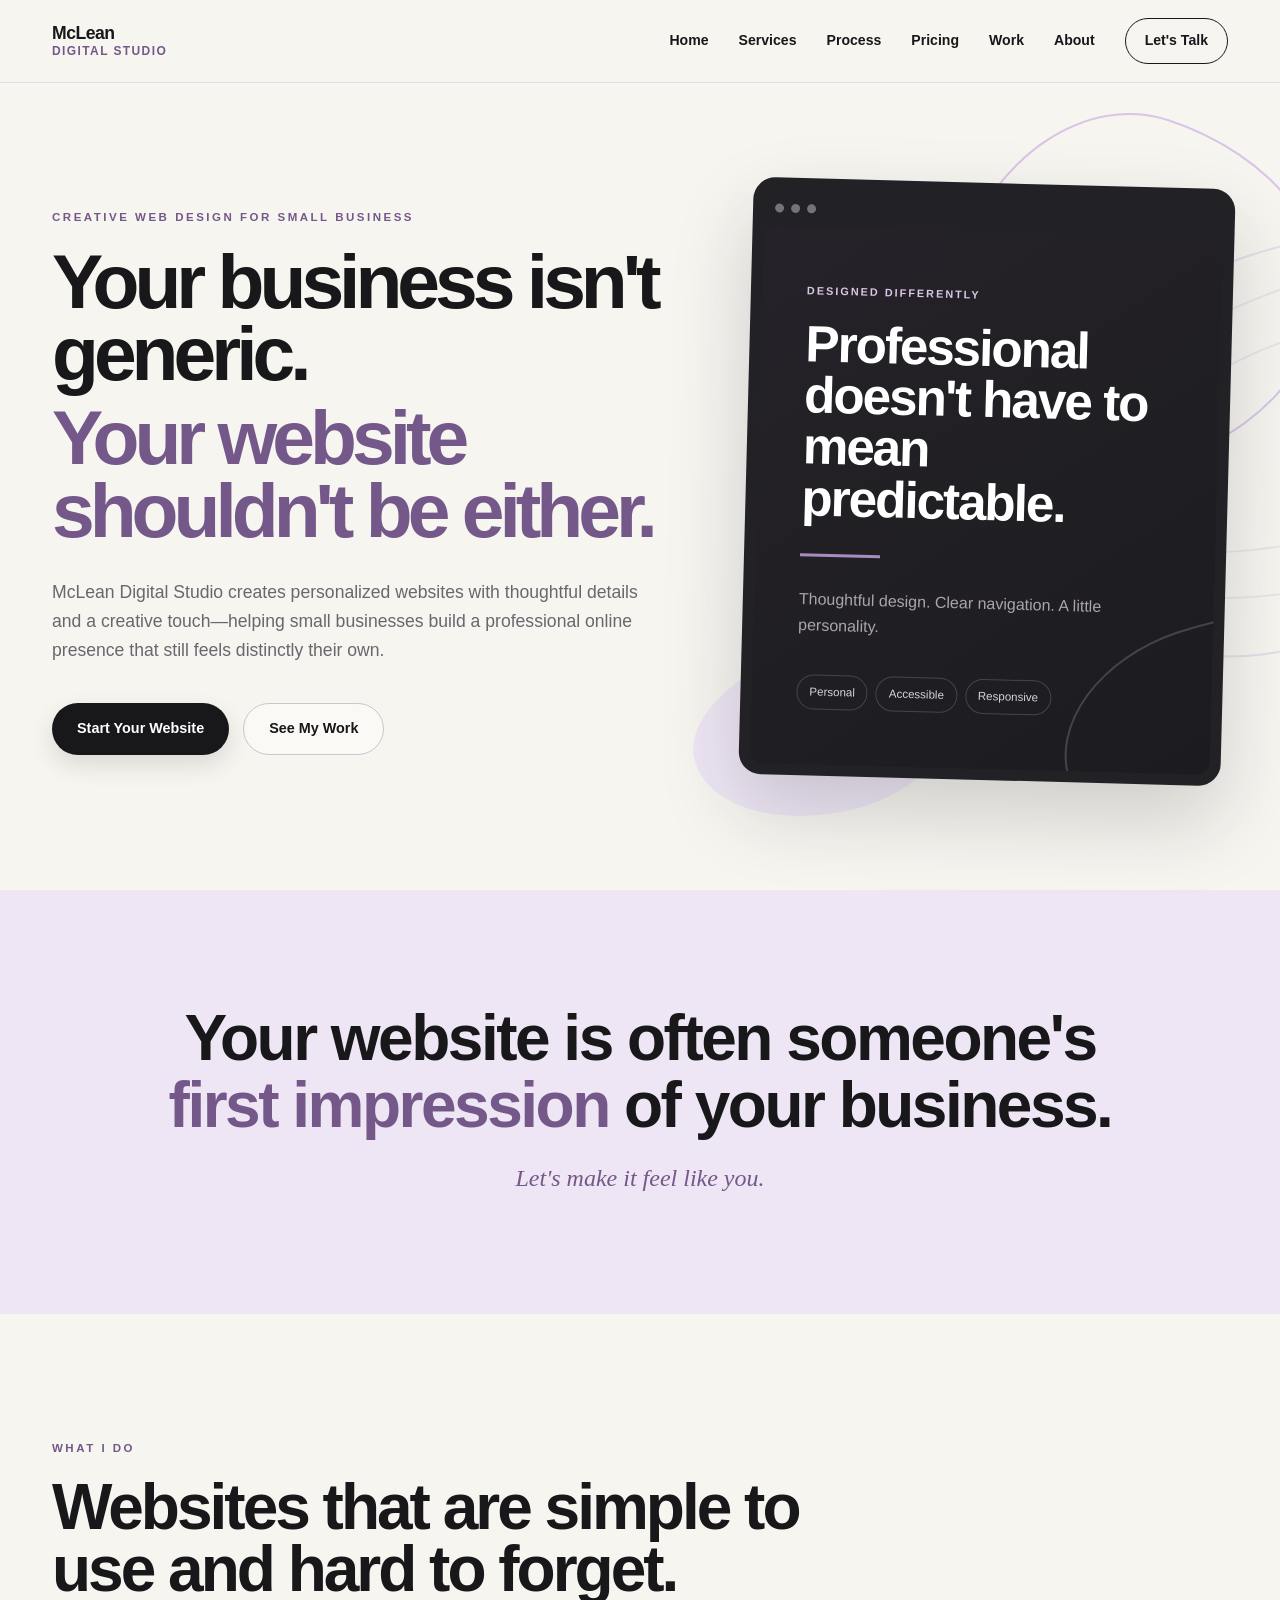
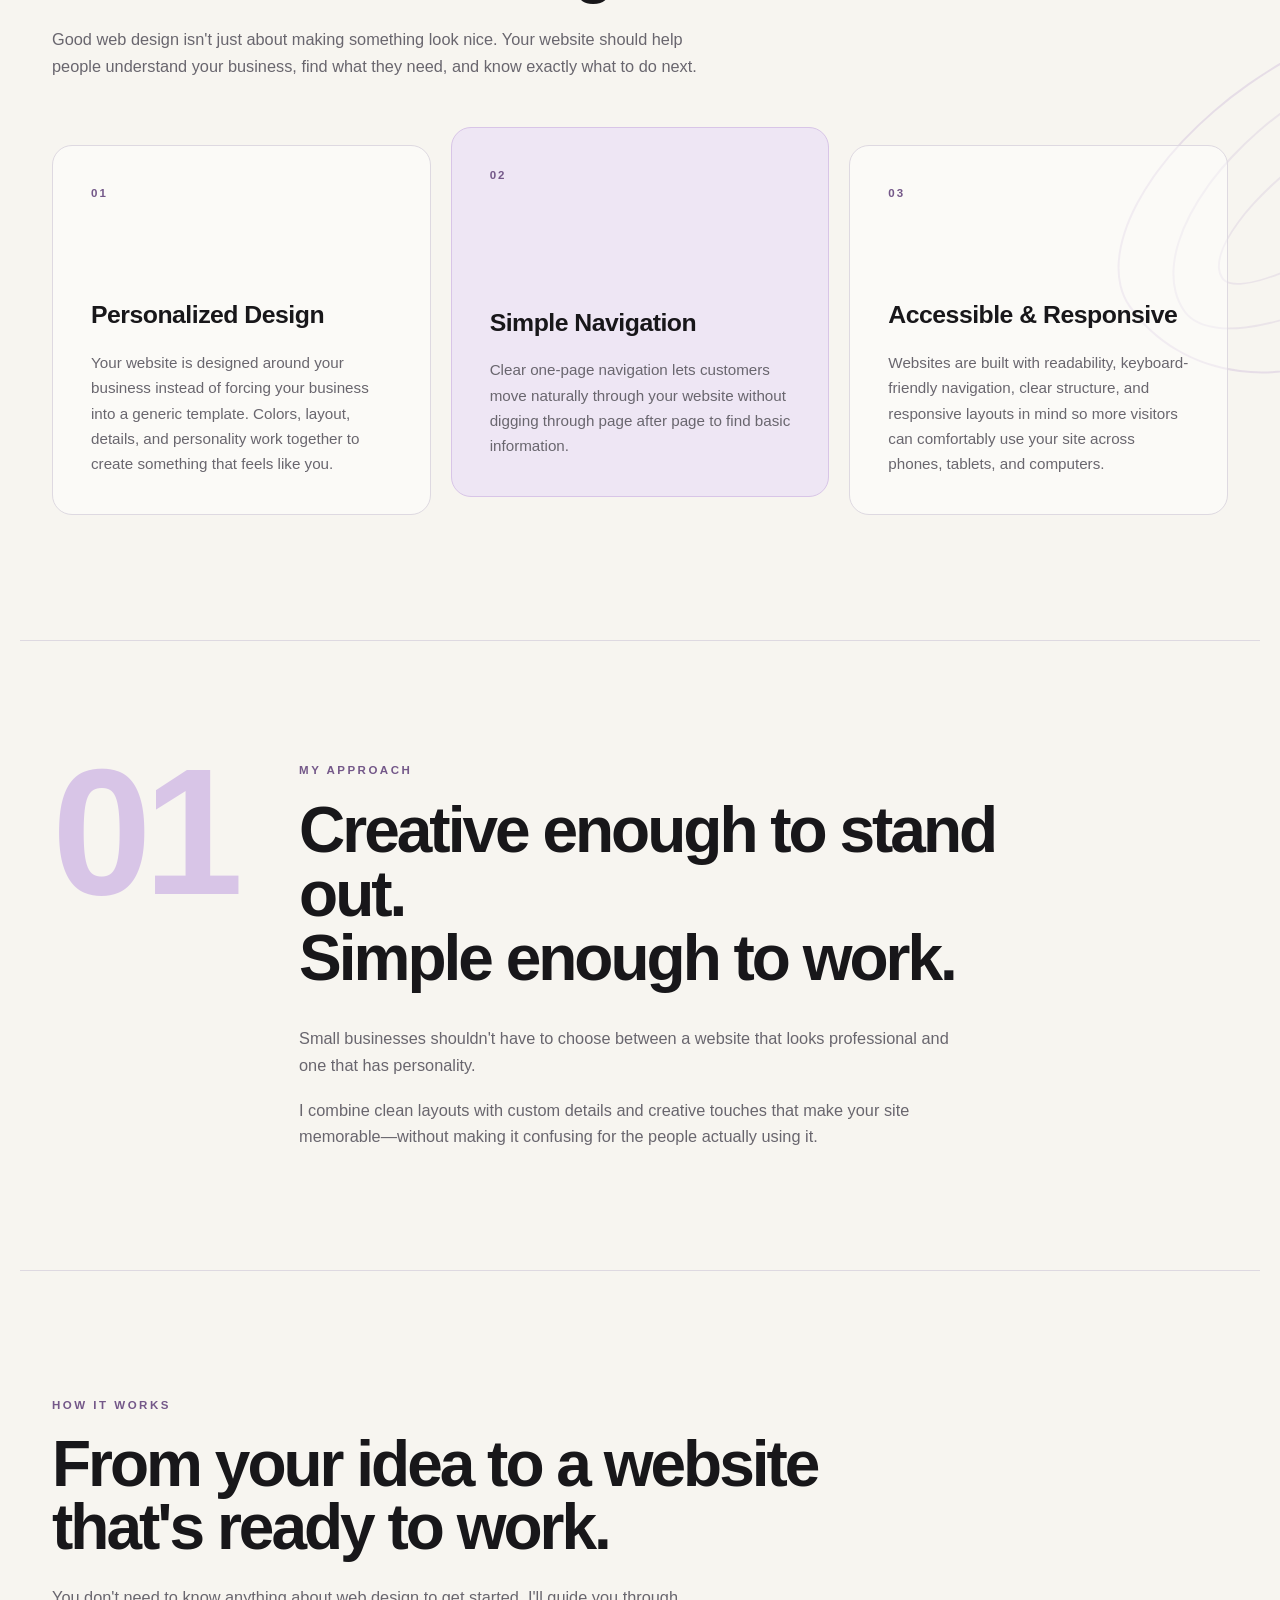
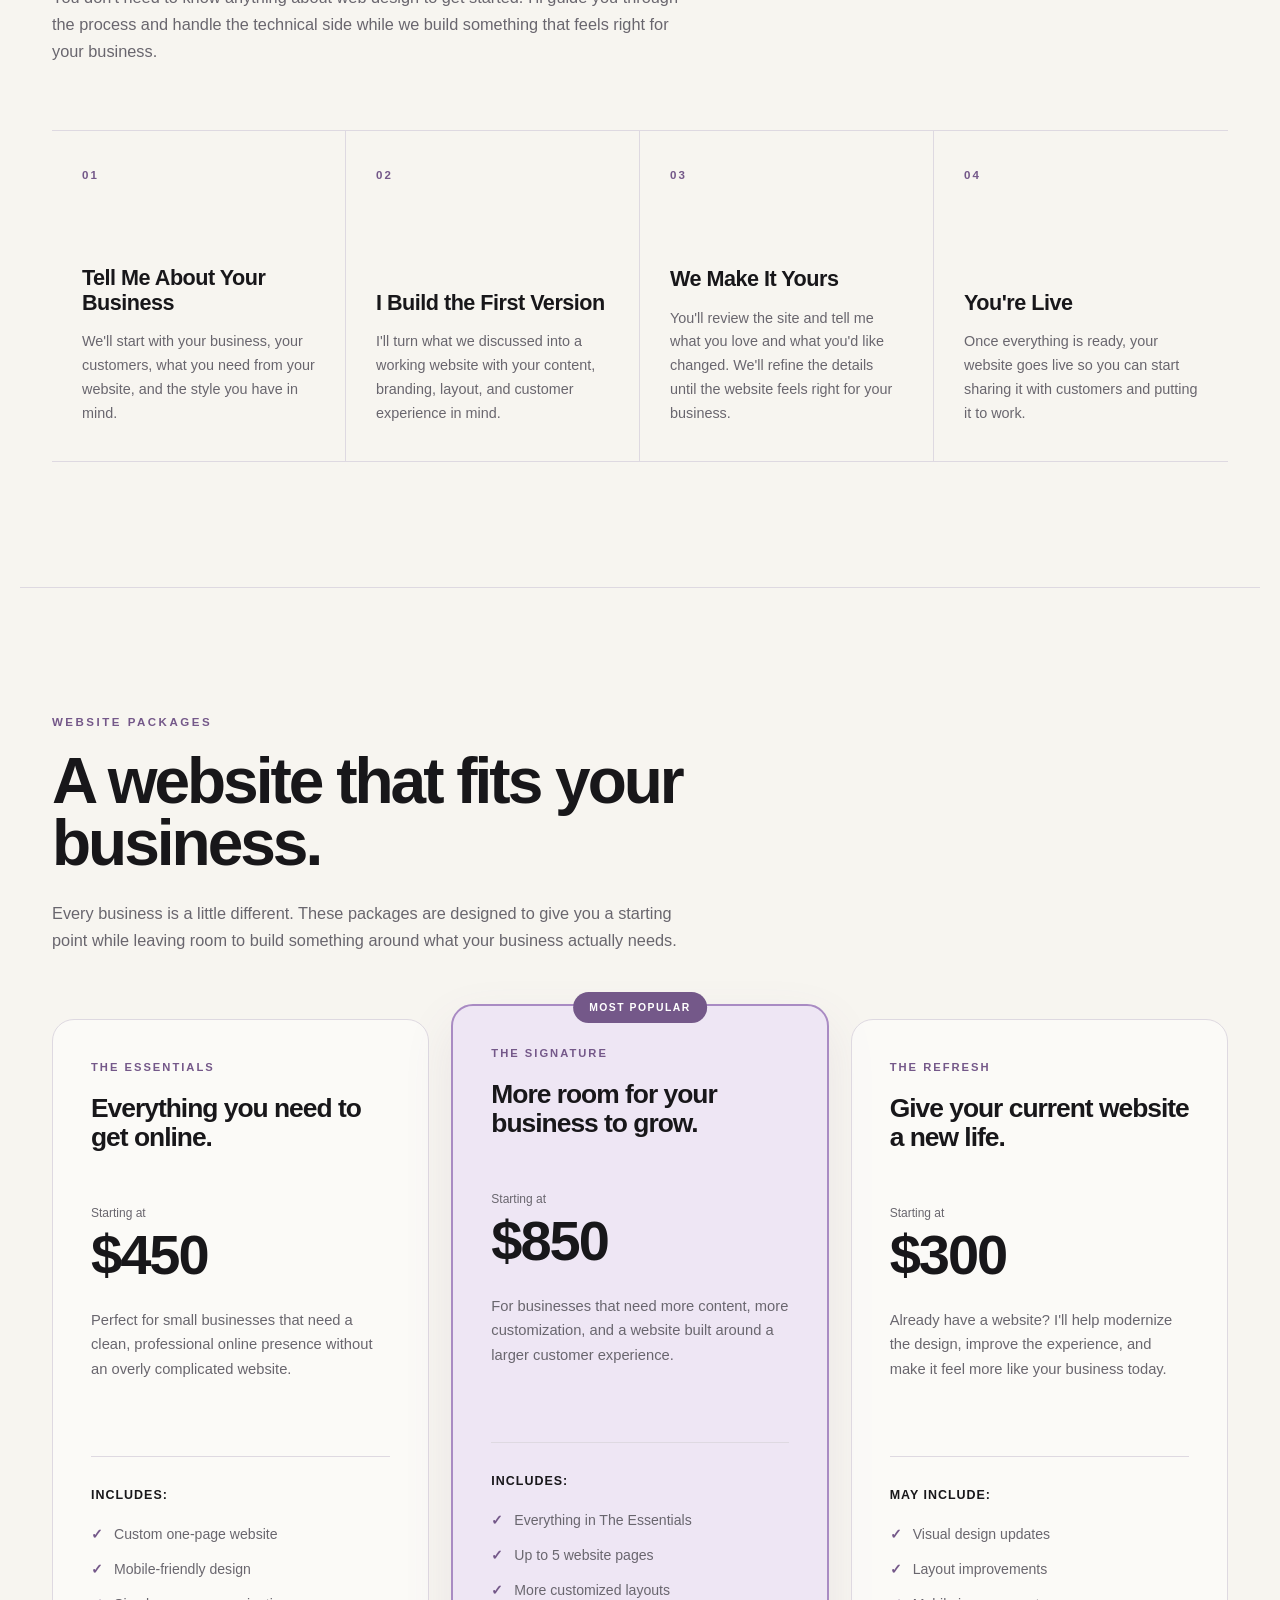
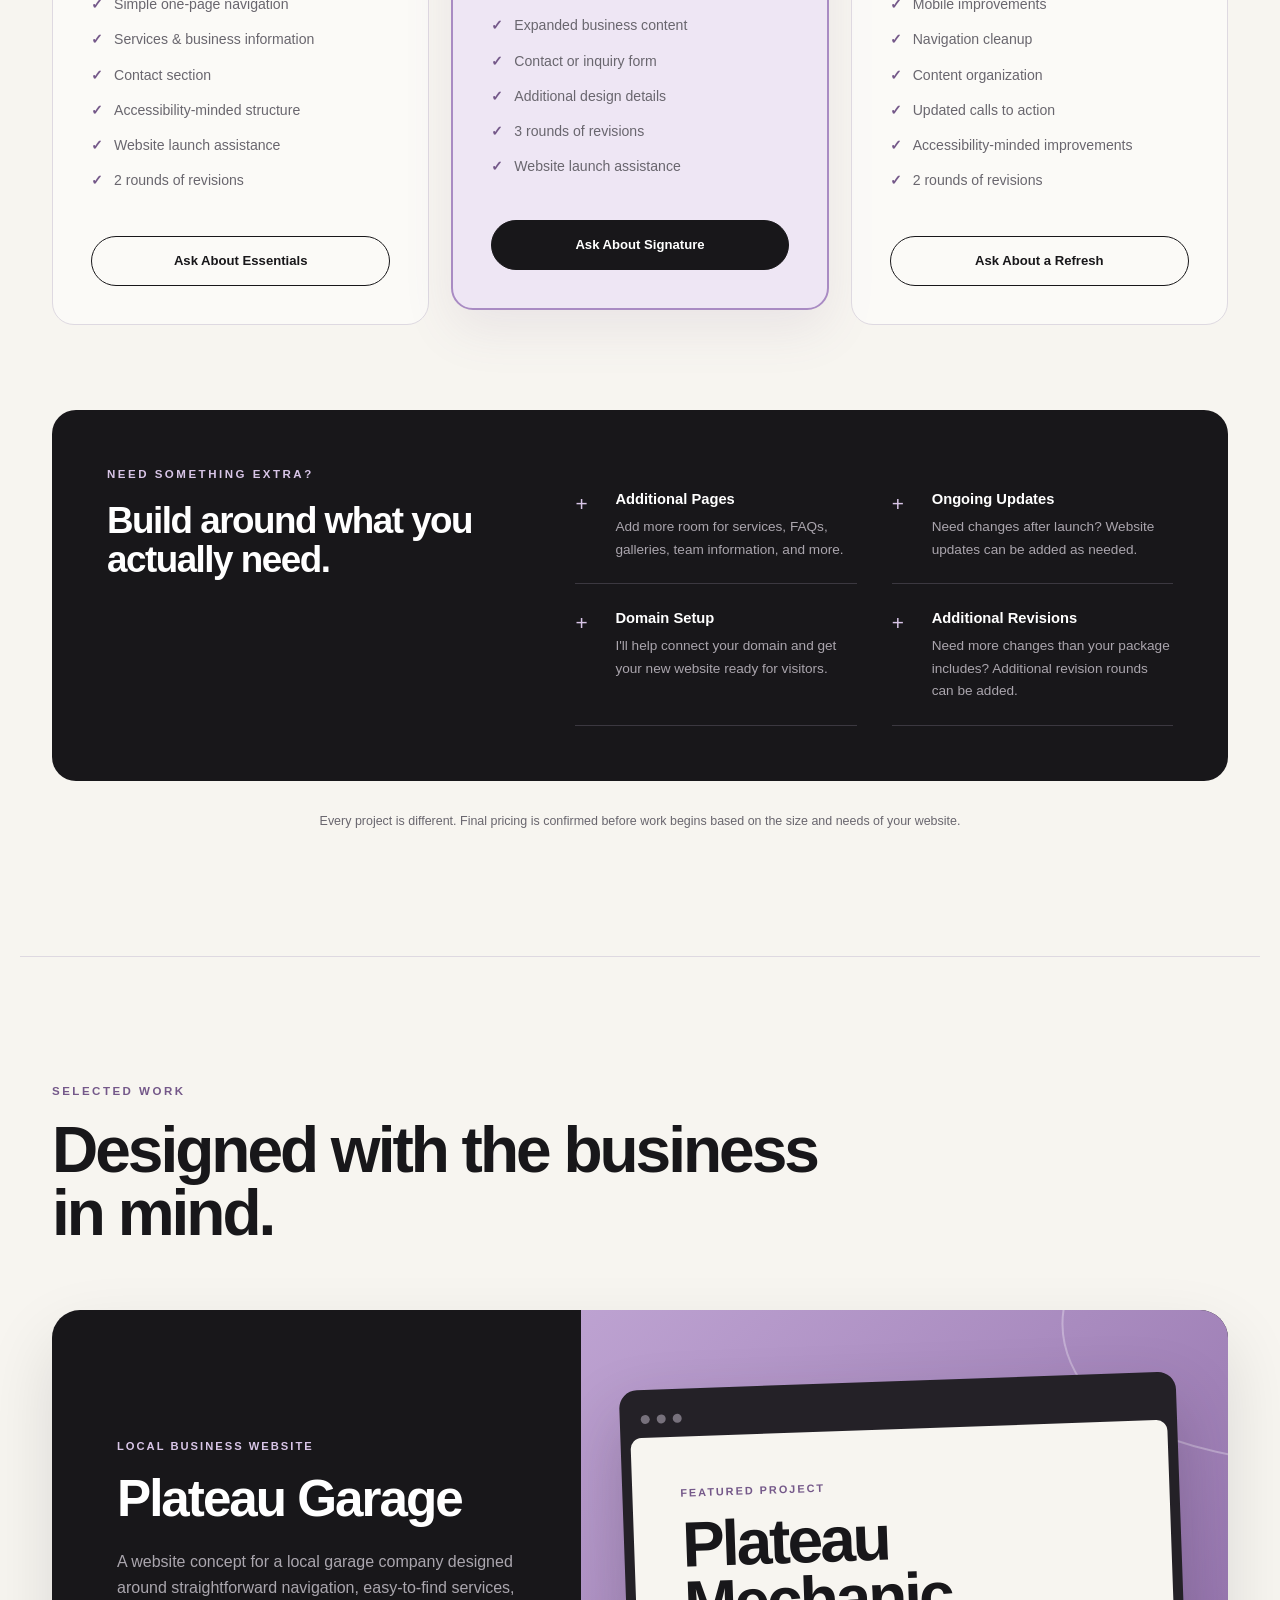
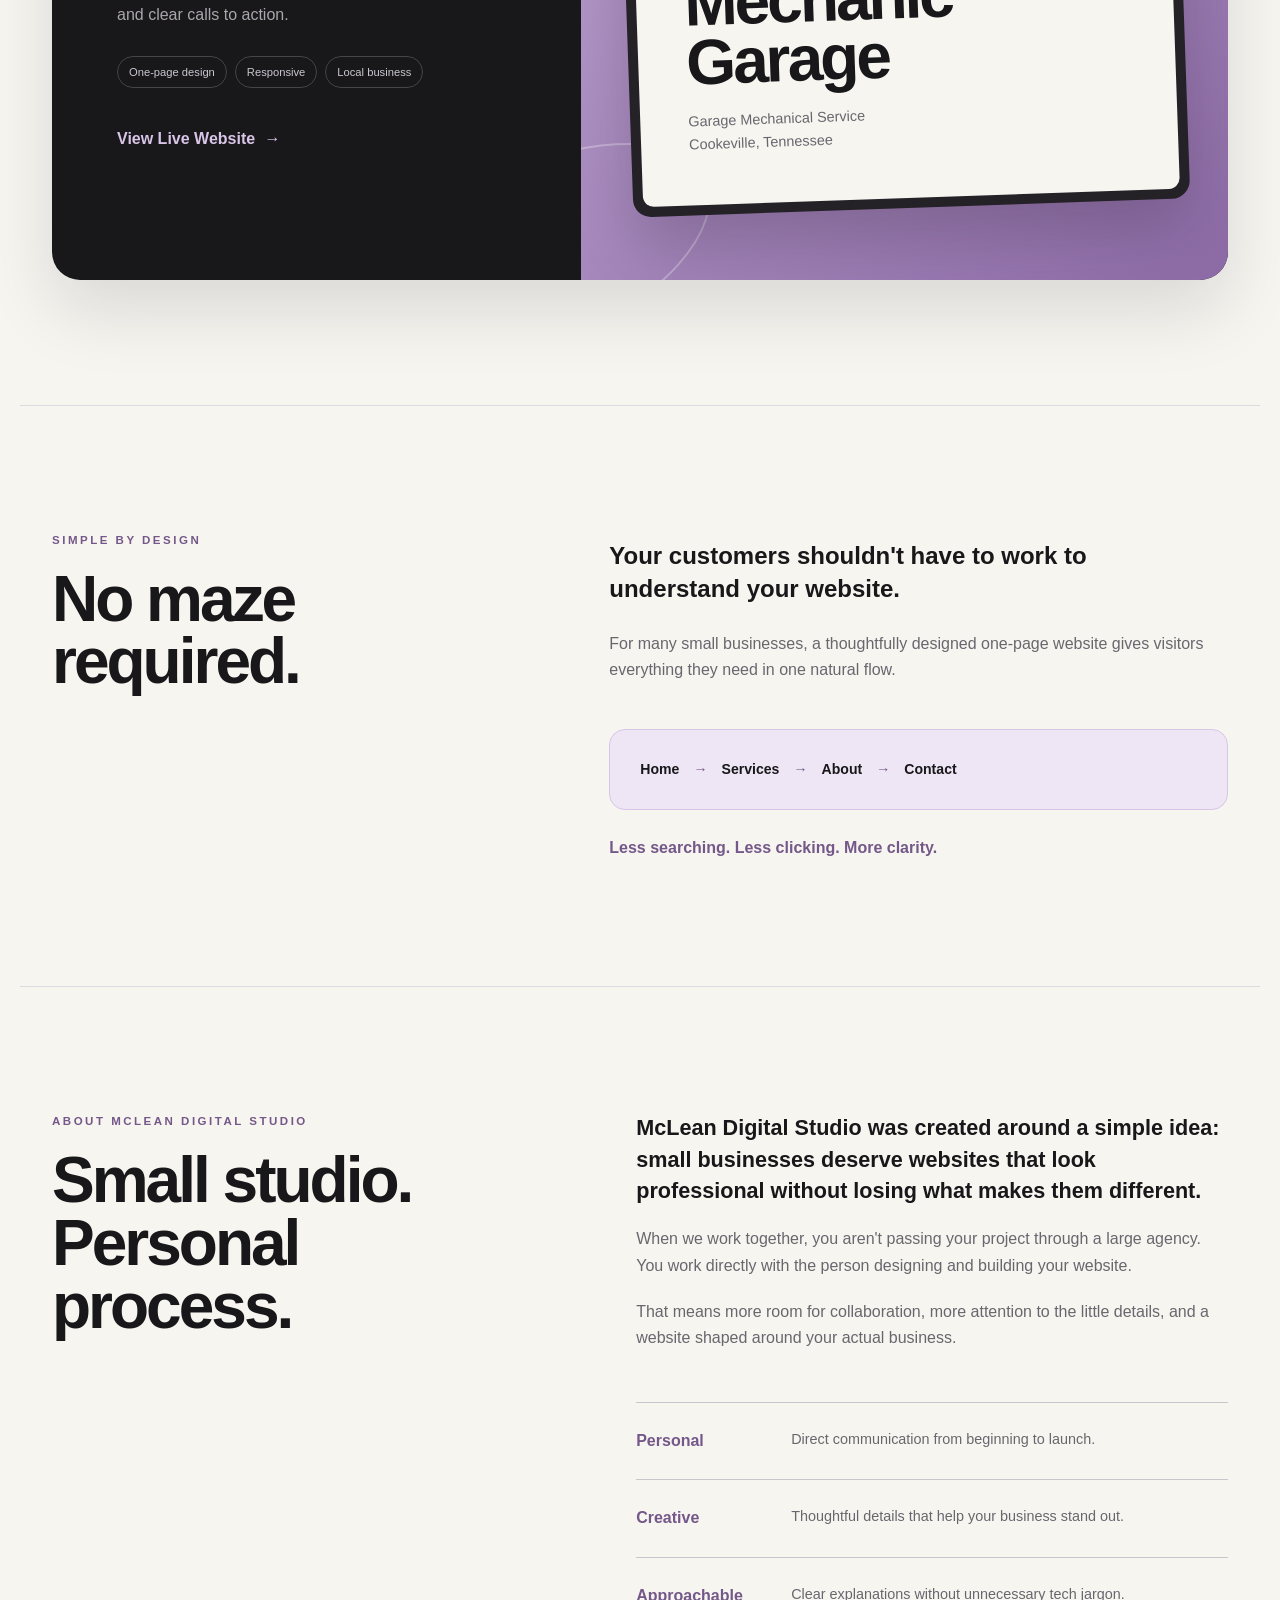
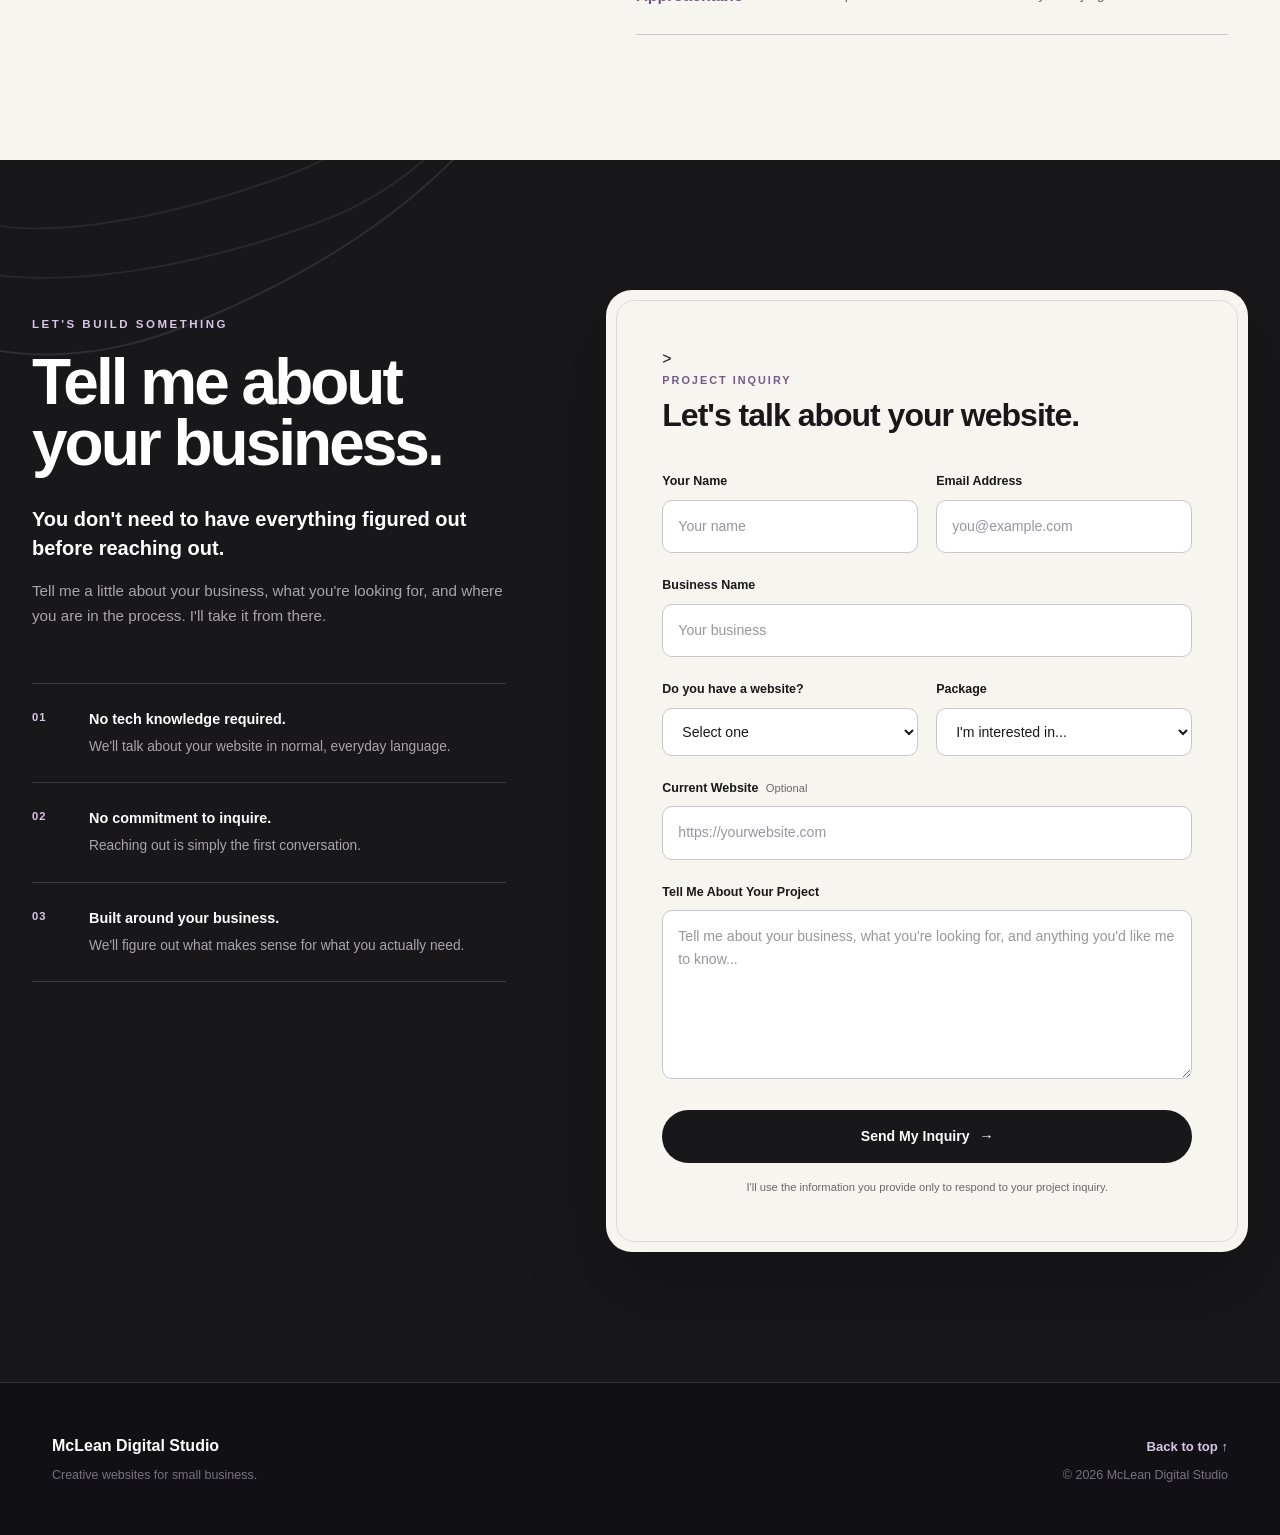
==== commit 446e57d9: "Fix contact form redirect" ====
--- a/index.html
+++ b/index.html
@@ -973,11 +973,13 @@
 
         <div class="form-container">
 
-            <form
-                name="website-inquiry"
-                method="POST"
-                data-netlify="true"
-                class="inquiry-form"
+                <form
+                   name="website-inquiry"
+                 method="POST"
+                   data-netlify="true"
+                   action="/#contact"
+                   class="inquiry-form"
+>
             >
 
                 <input
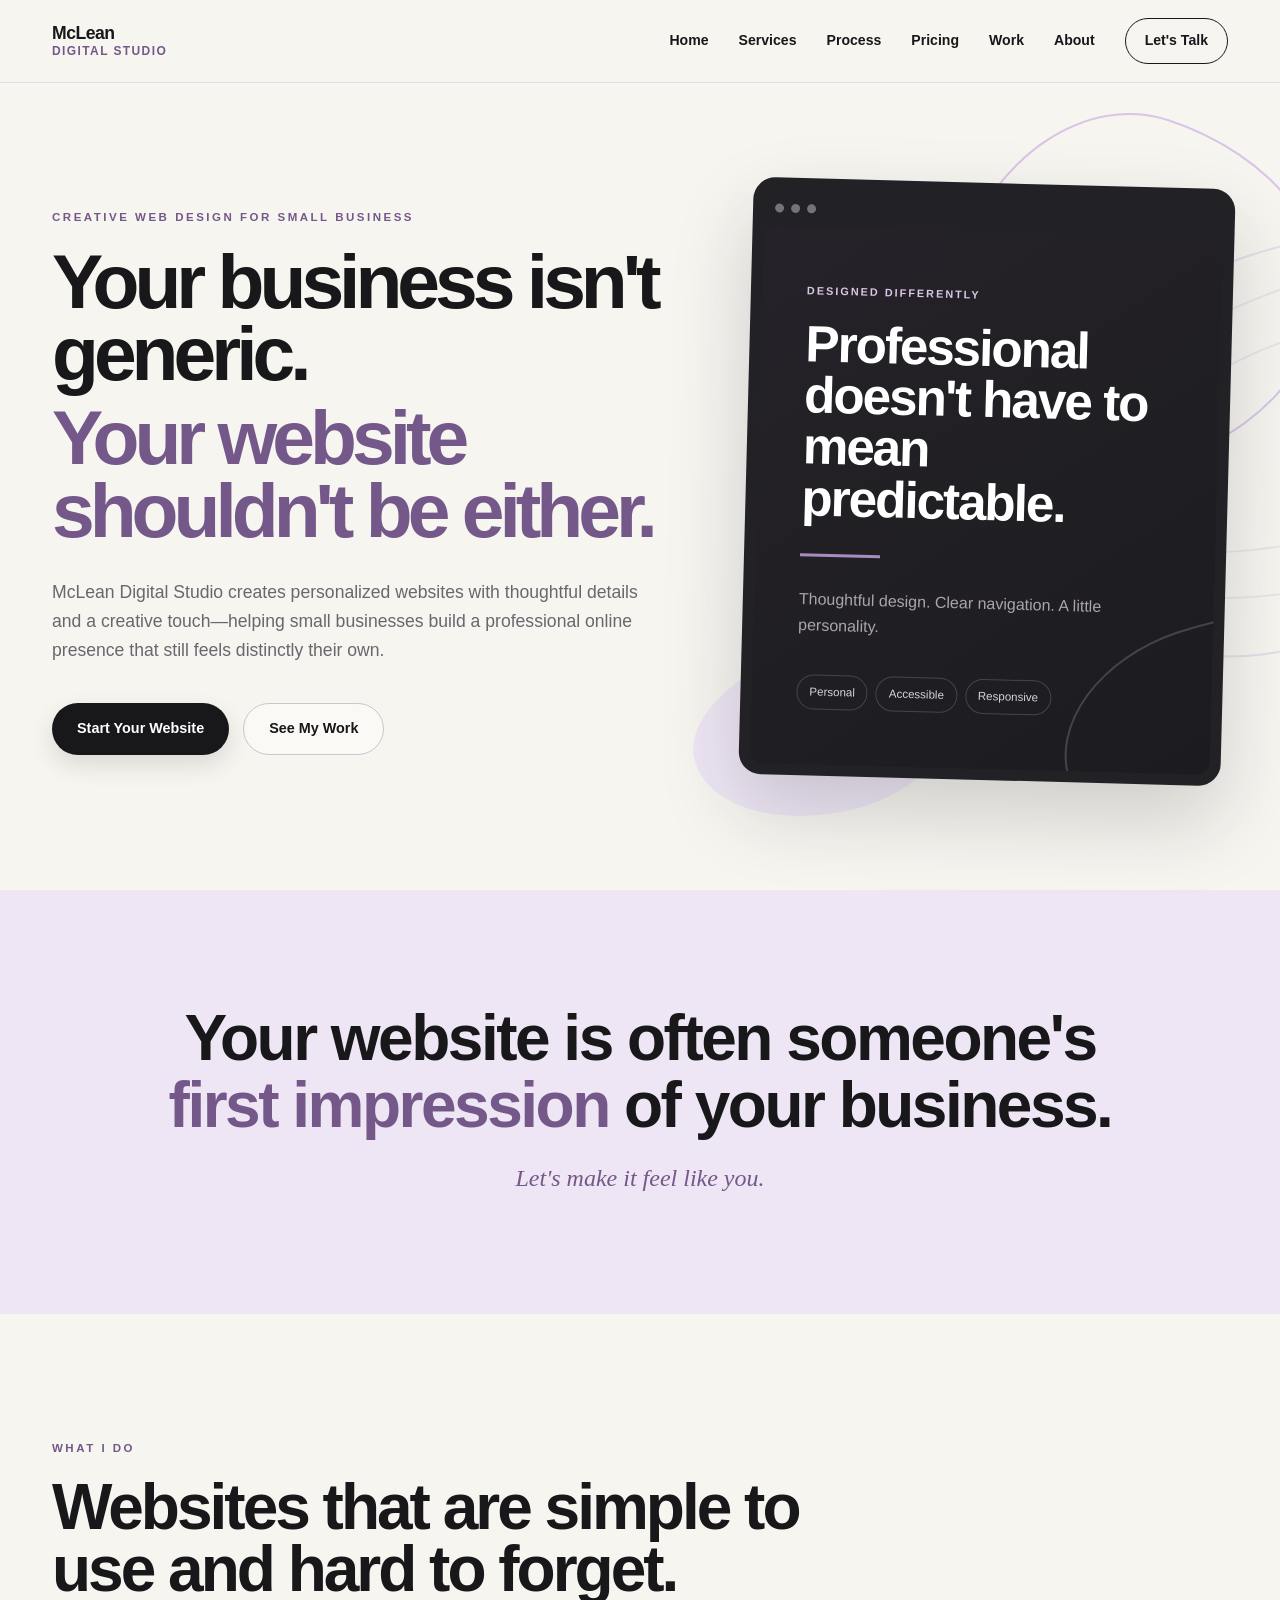
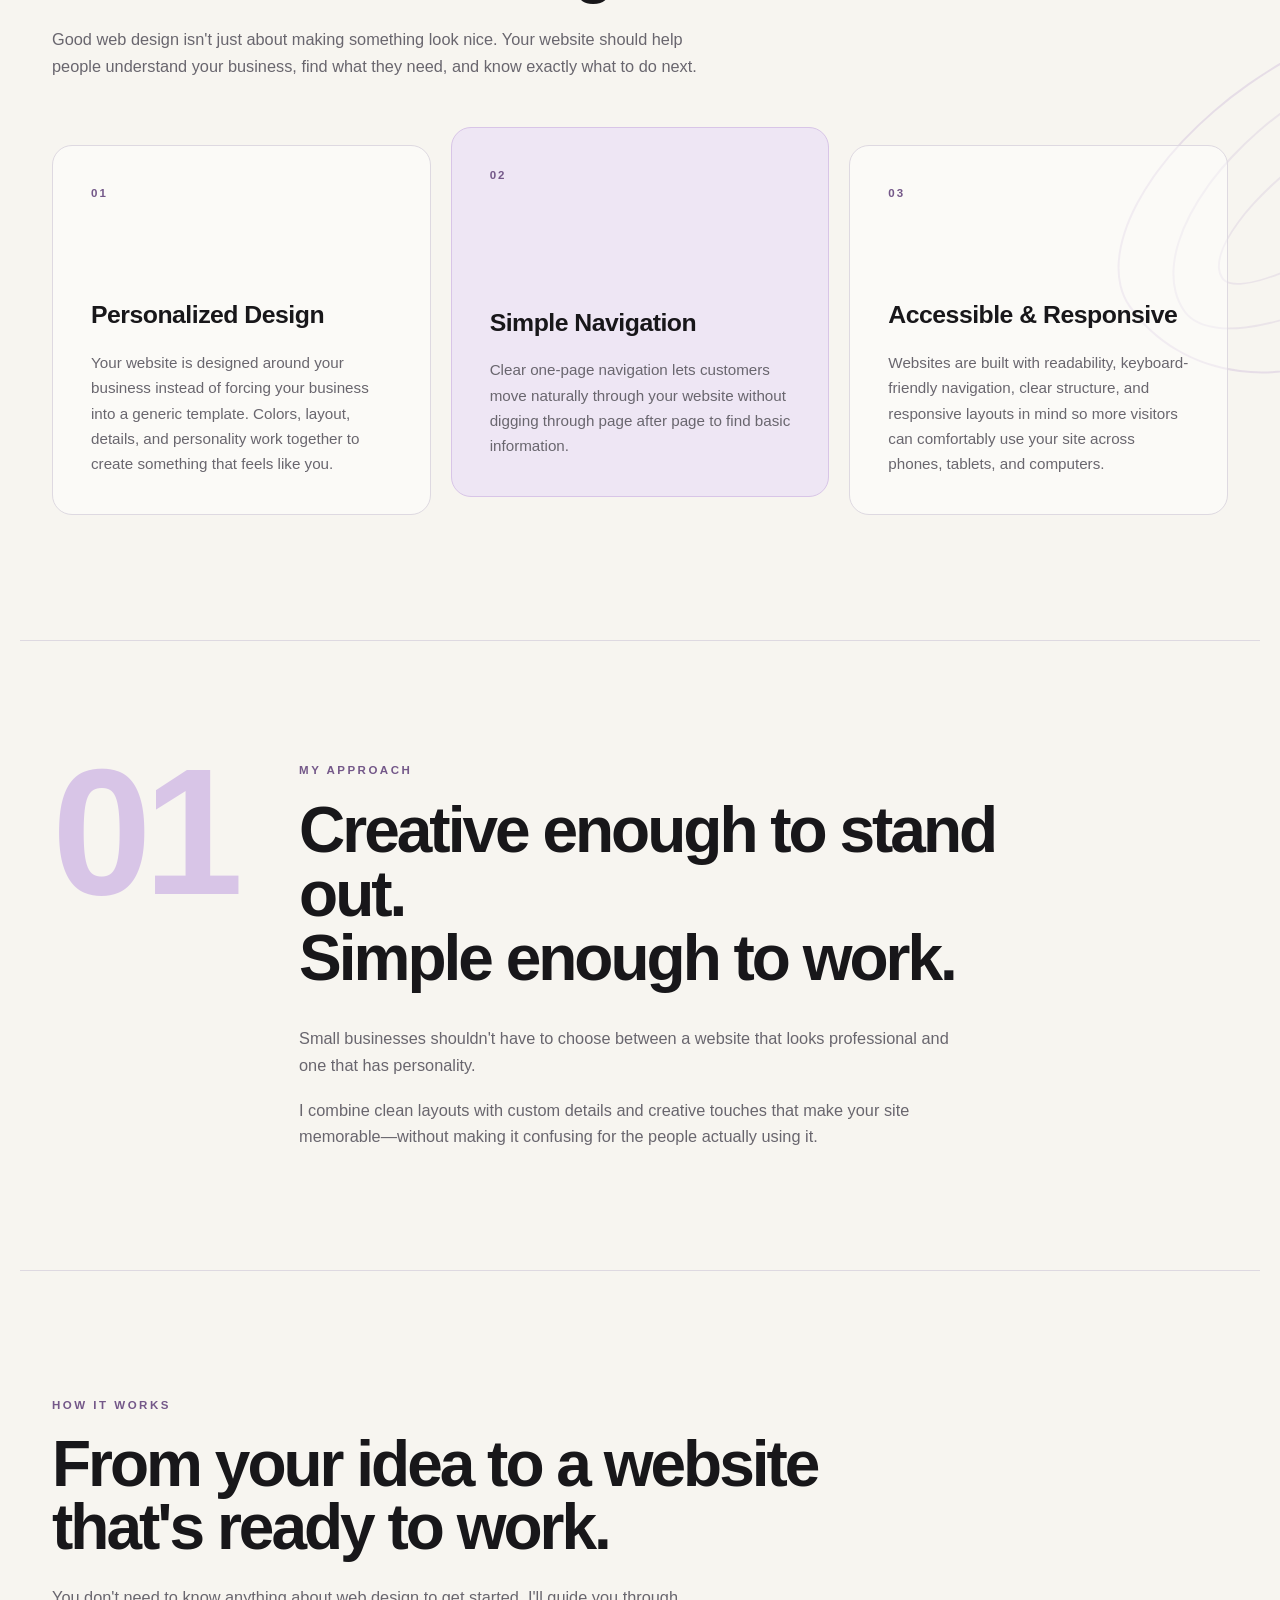
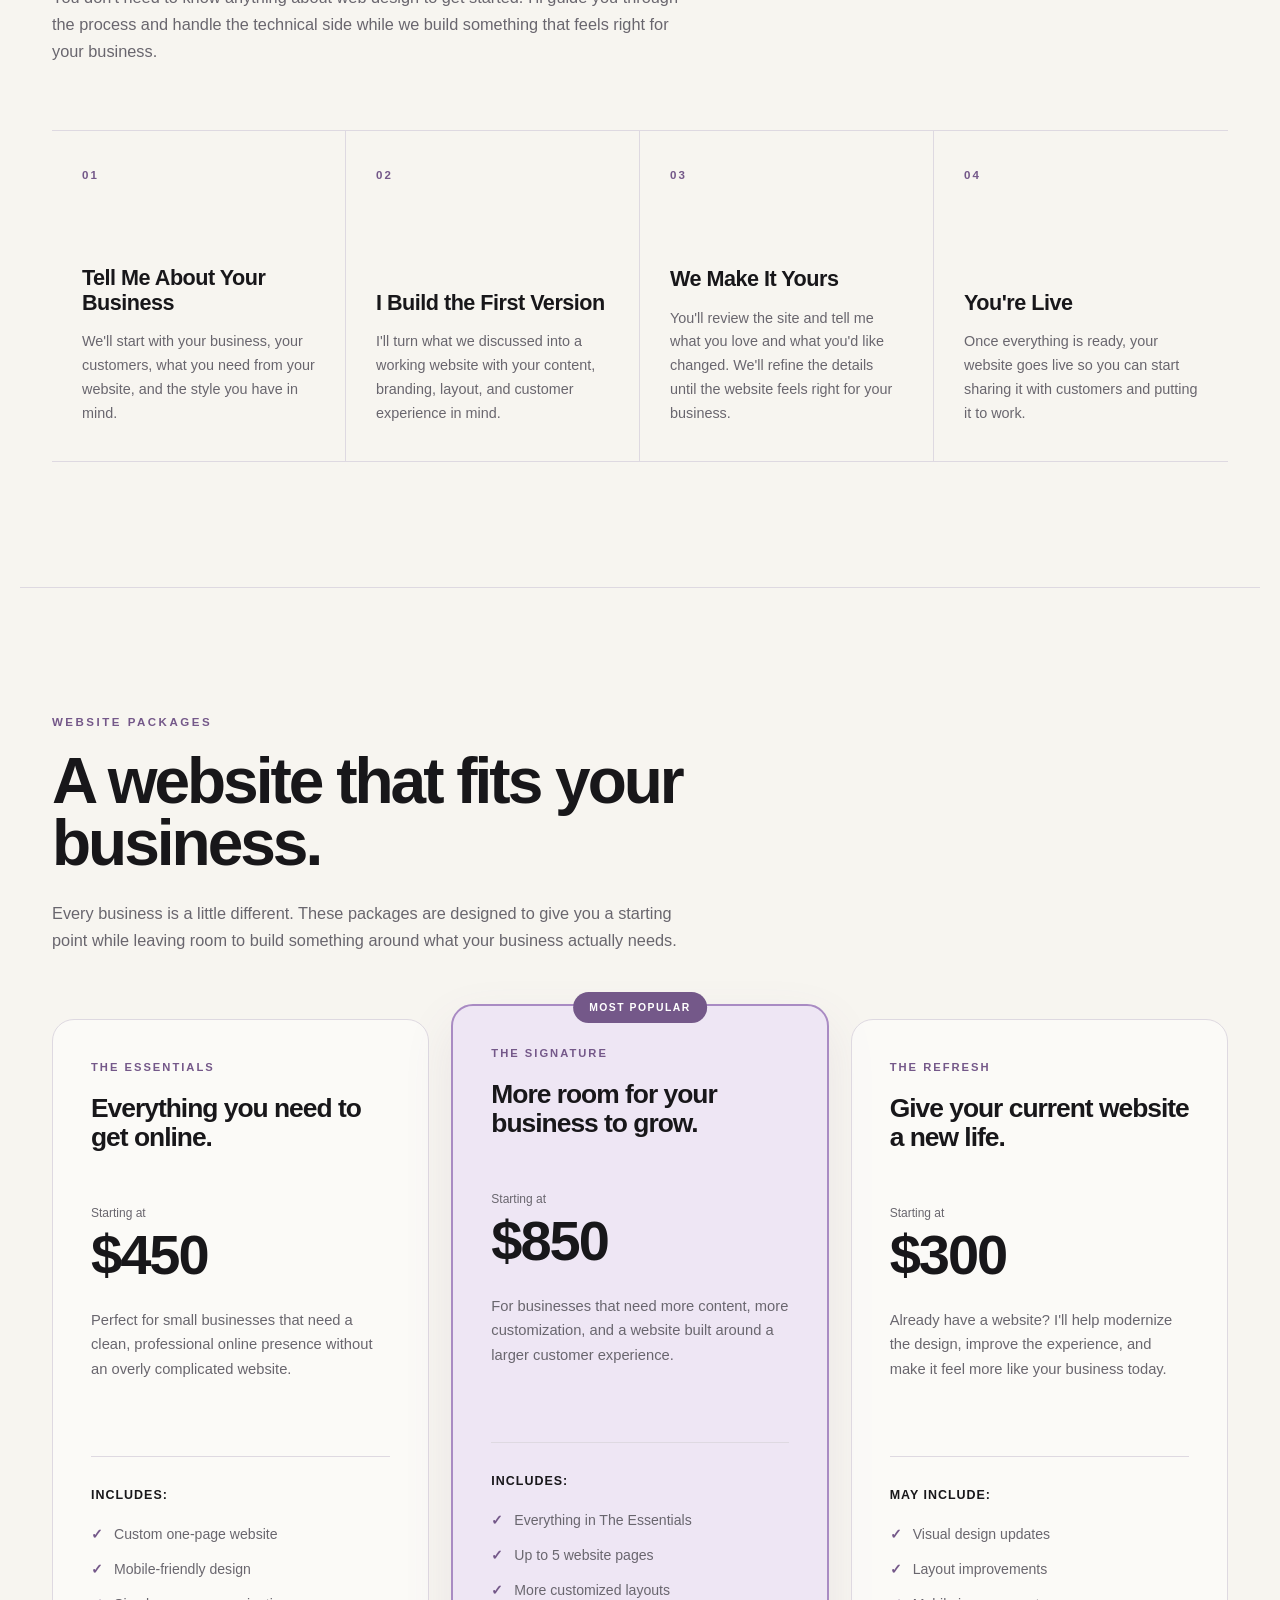
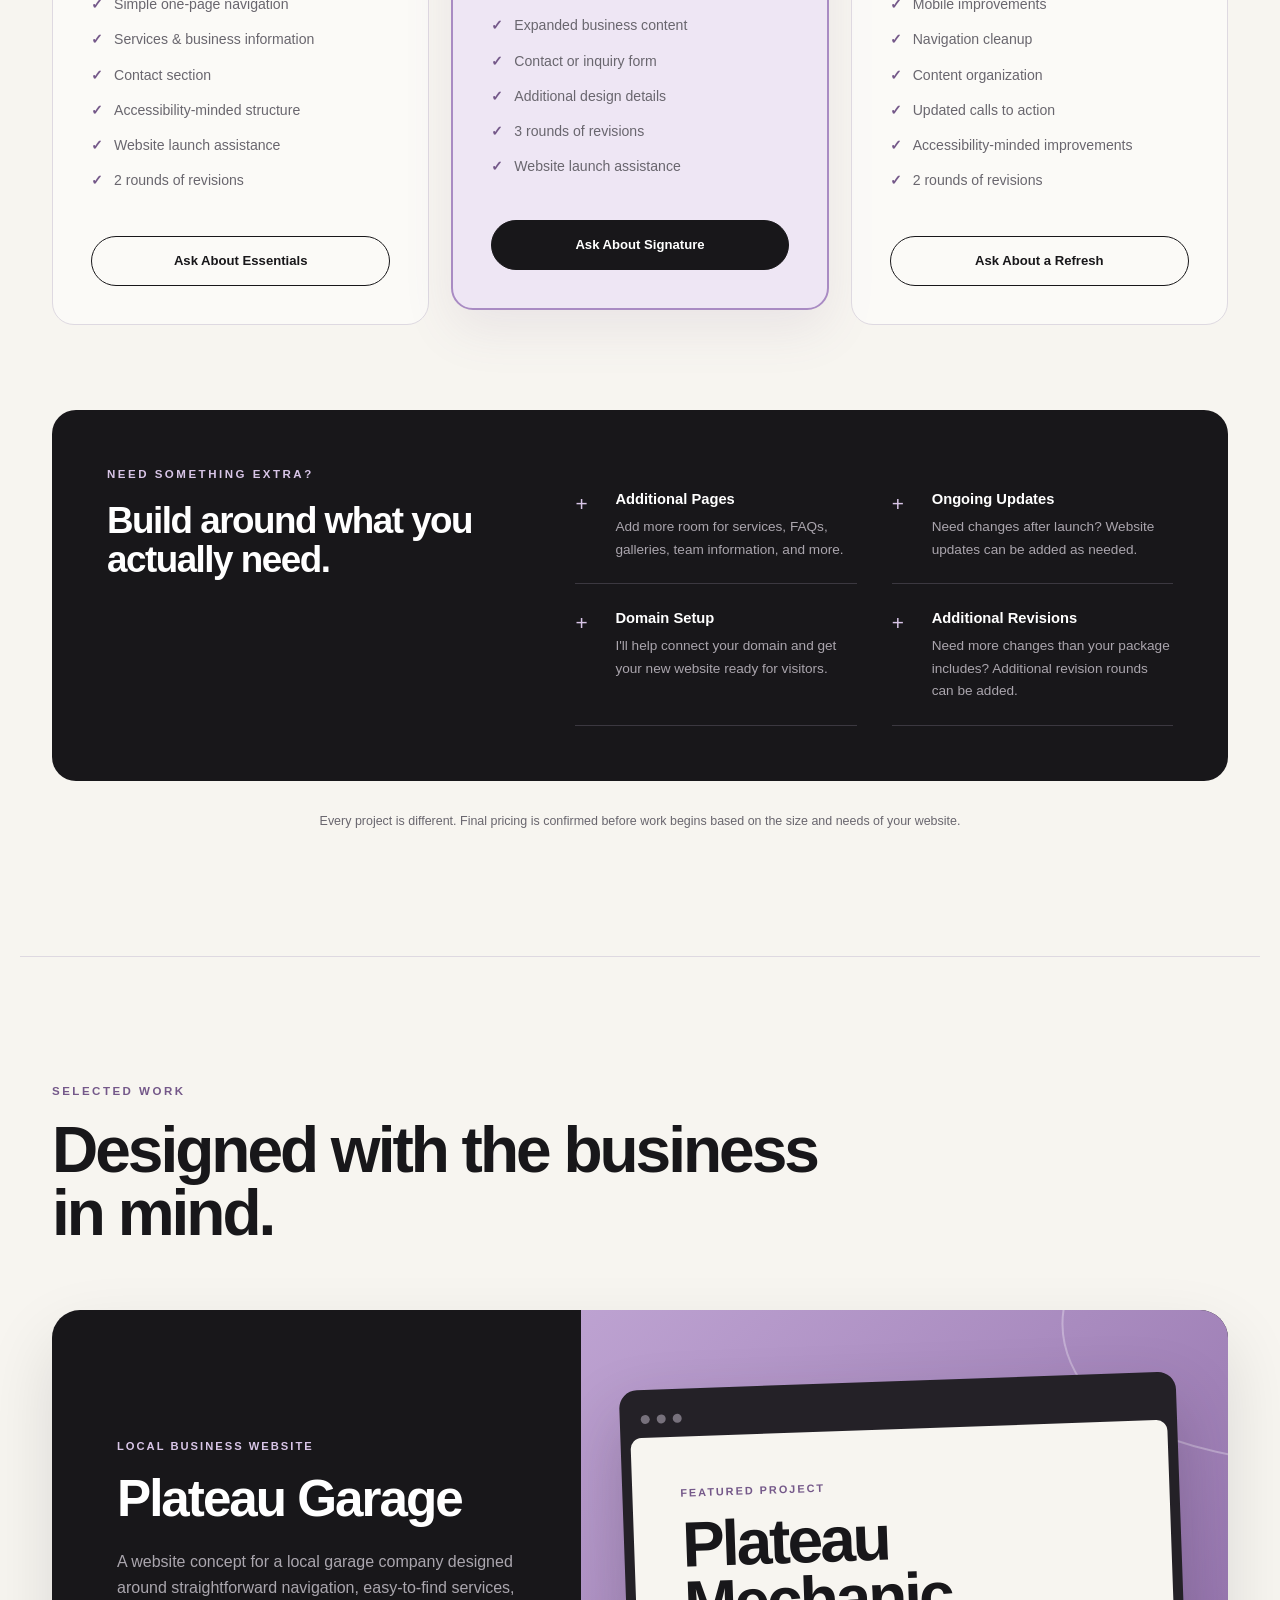
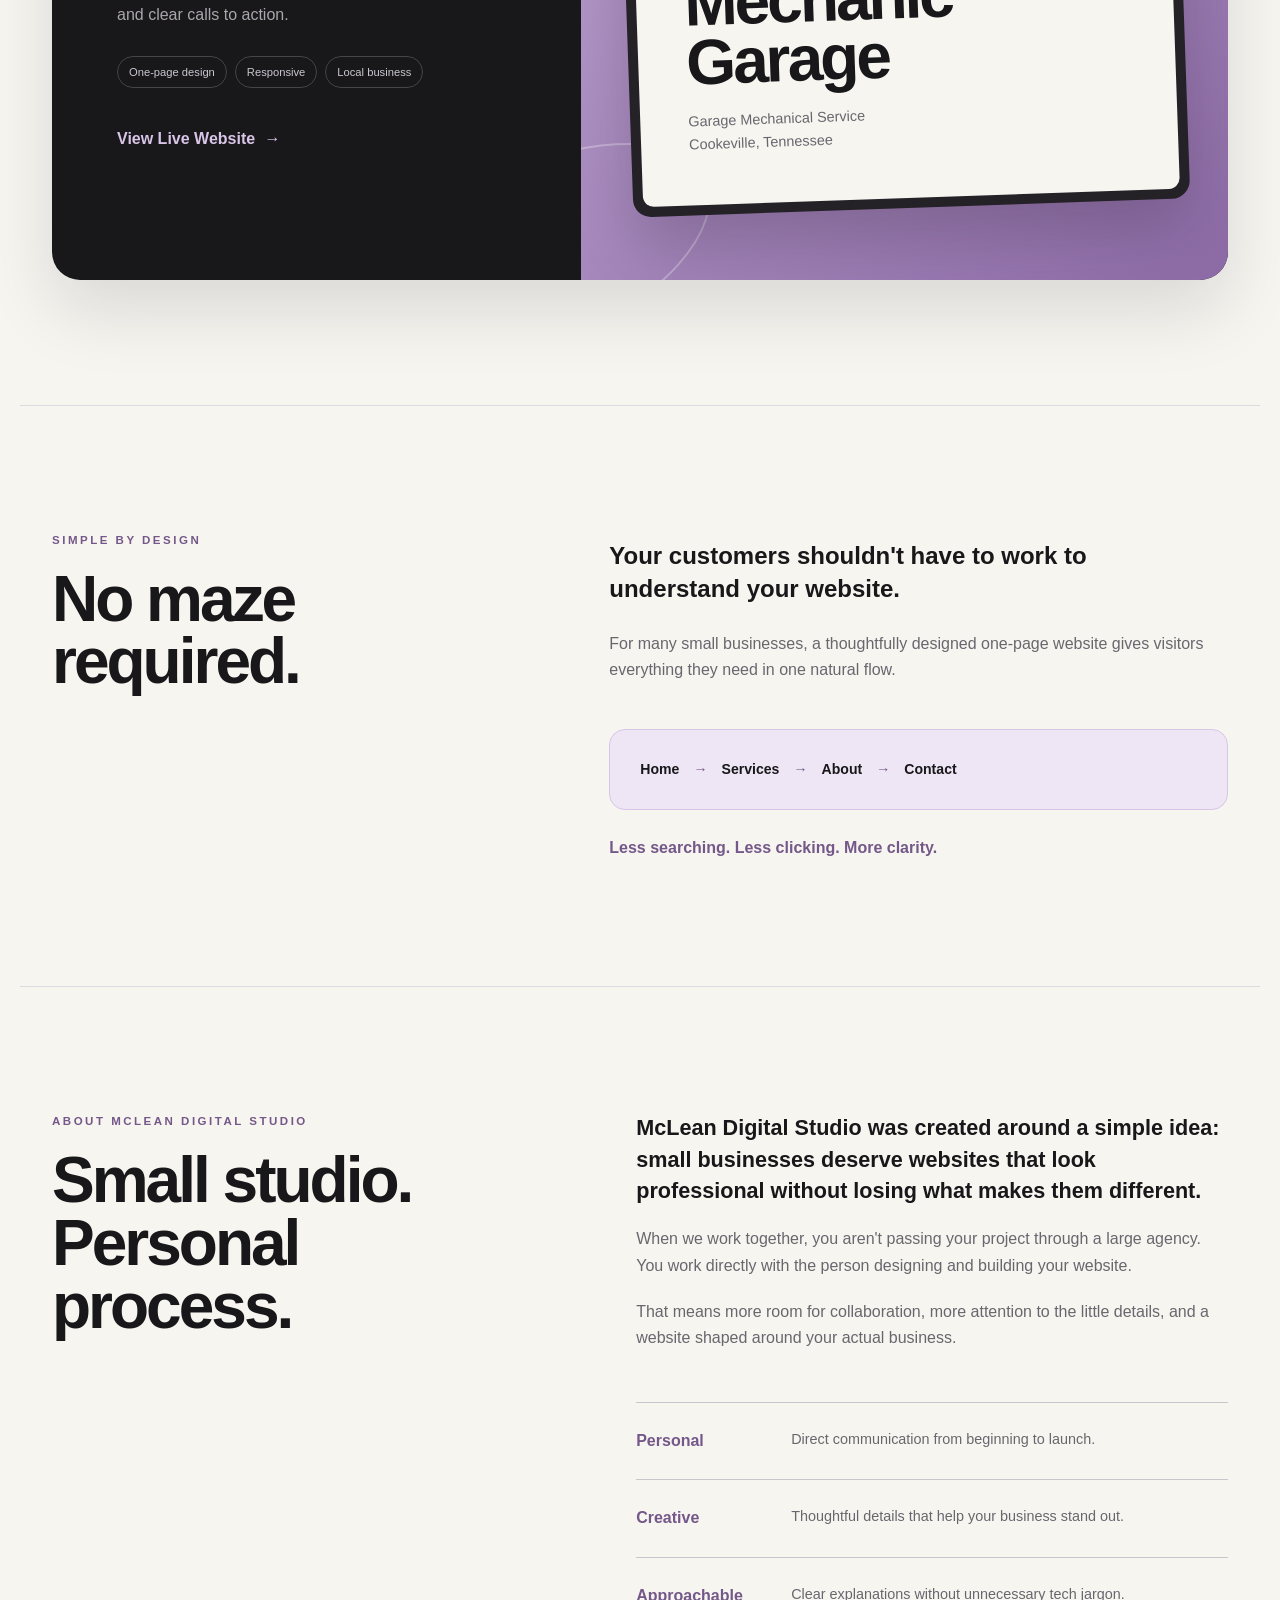
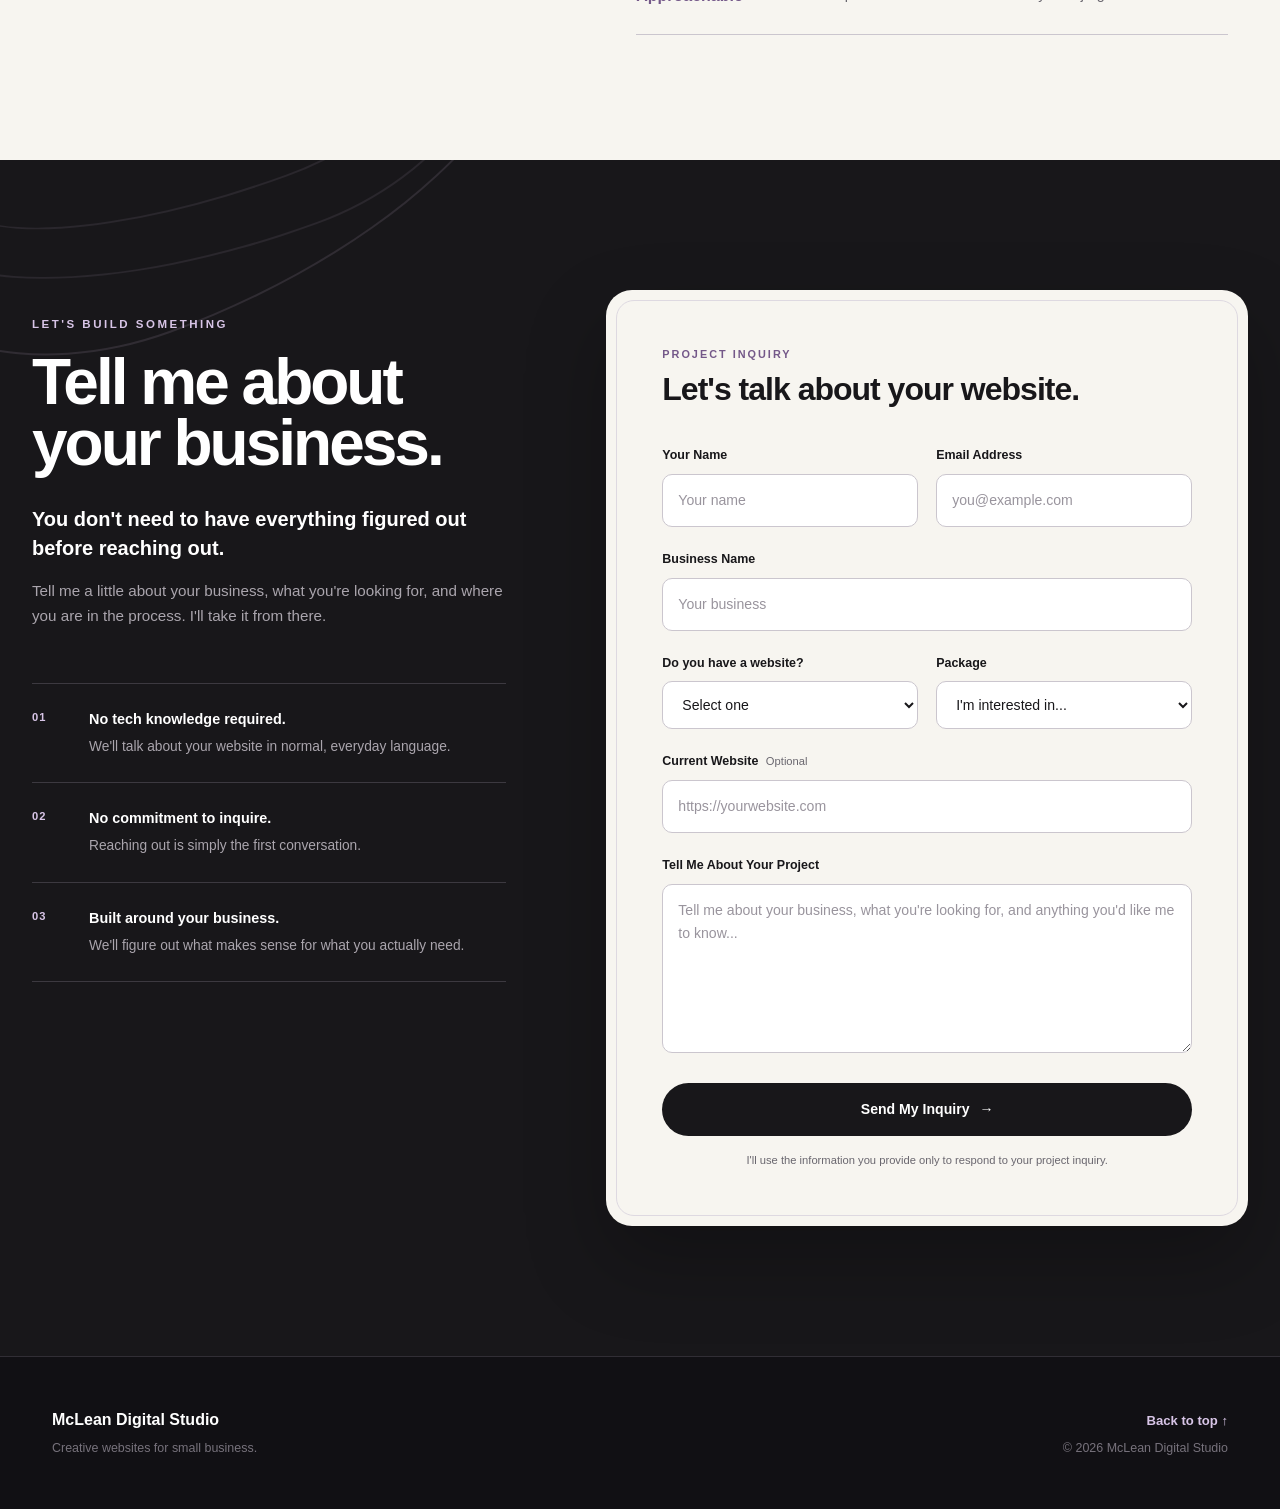
==== commit 7e75cc75: "Fix inquiry form HTML" ====
--- a/index.html
+++ b/index.html
@@ -973,14 +973,14 @@
 
         <div class="form-container">
 
-                <form
-                   name="website-inquiry"
-                 method="POST"
-                   data-netlify="true"
-                   action="/#contact"
-                   class="inquiry-form"
+                
+                 <form
+    name="website-inquiry"
+    method="POST"
+    data-netlify="true"
+    action="/#contact"
+    class="inquiry-form"
 >
-            >
 
                 <input
                     type="hidden"
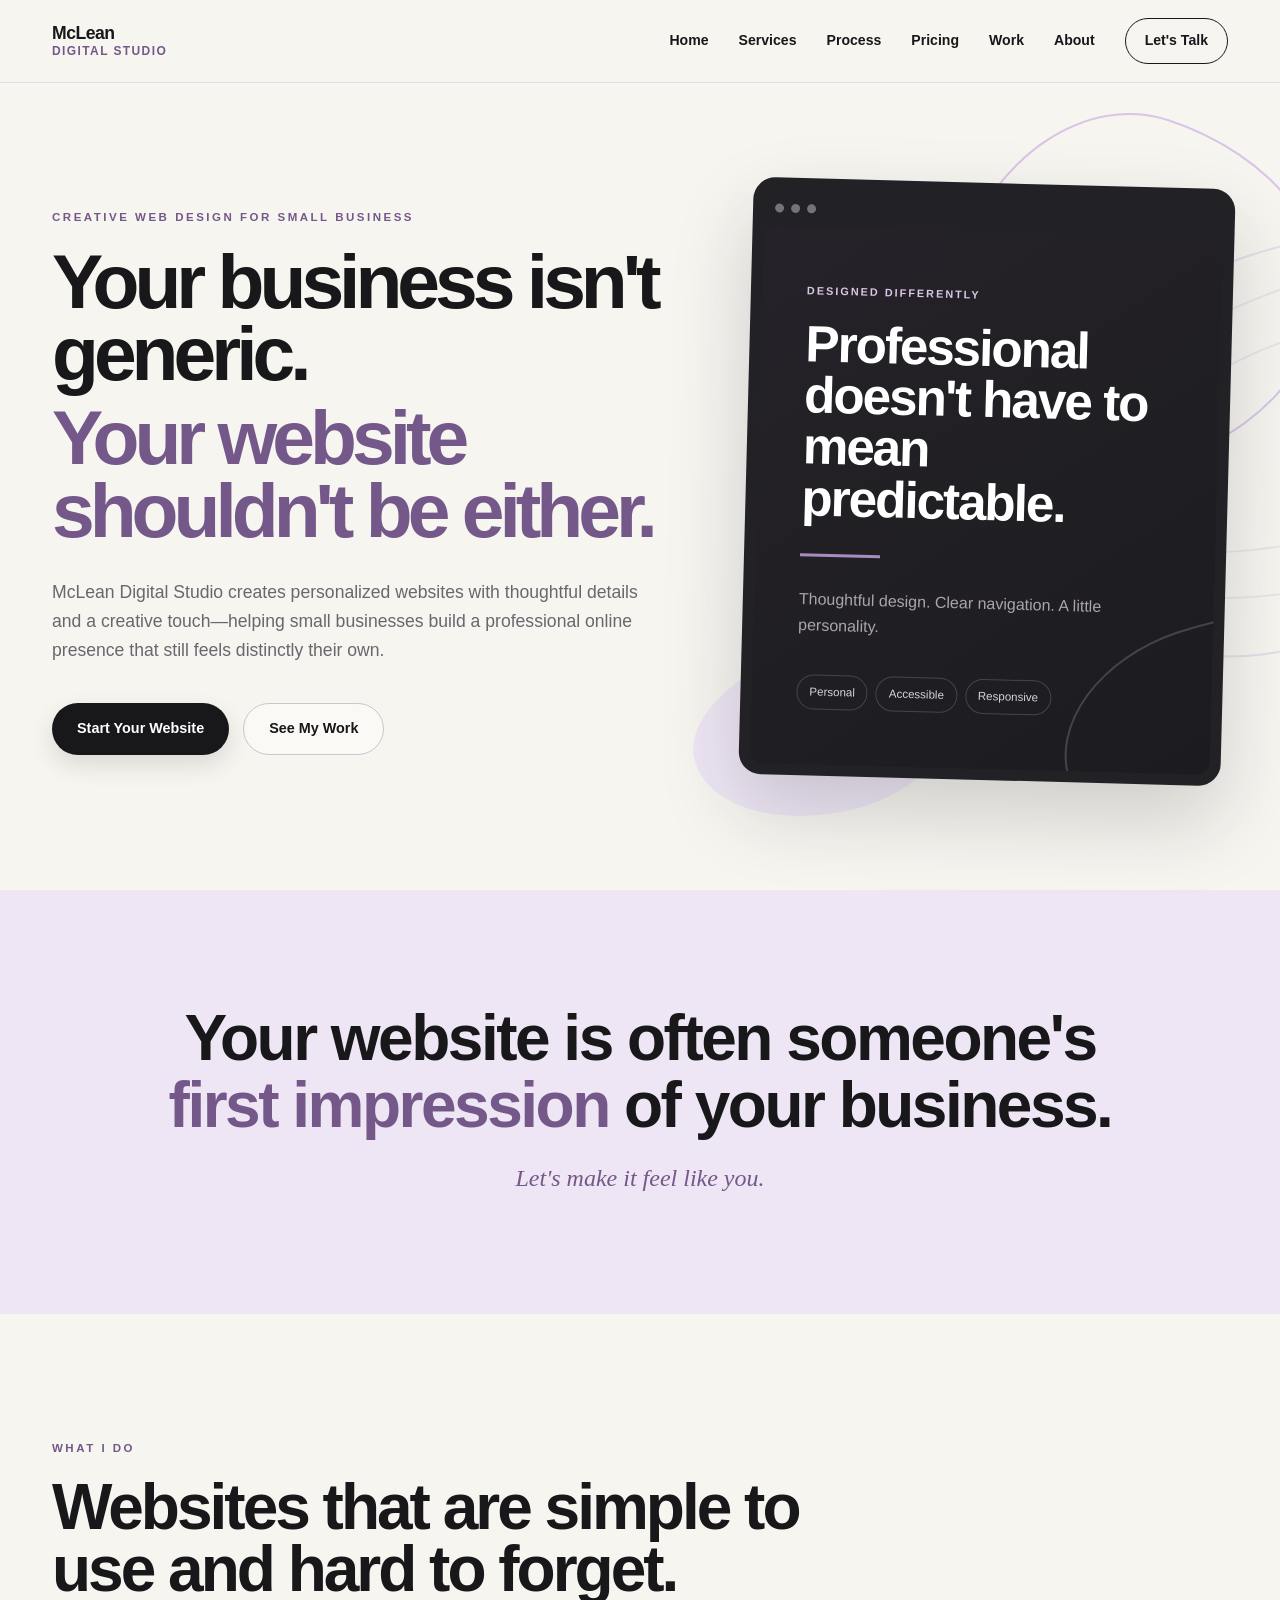
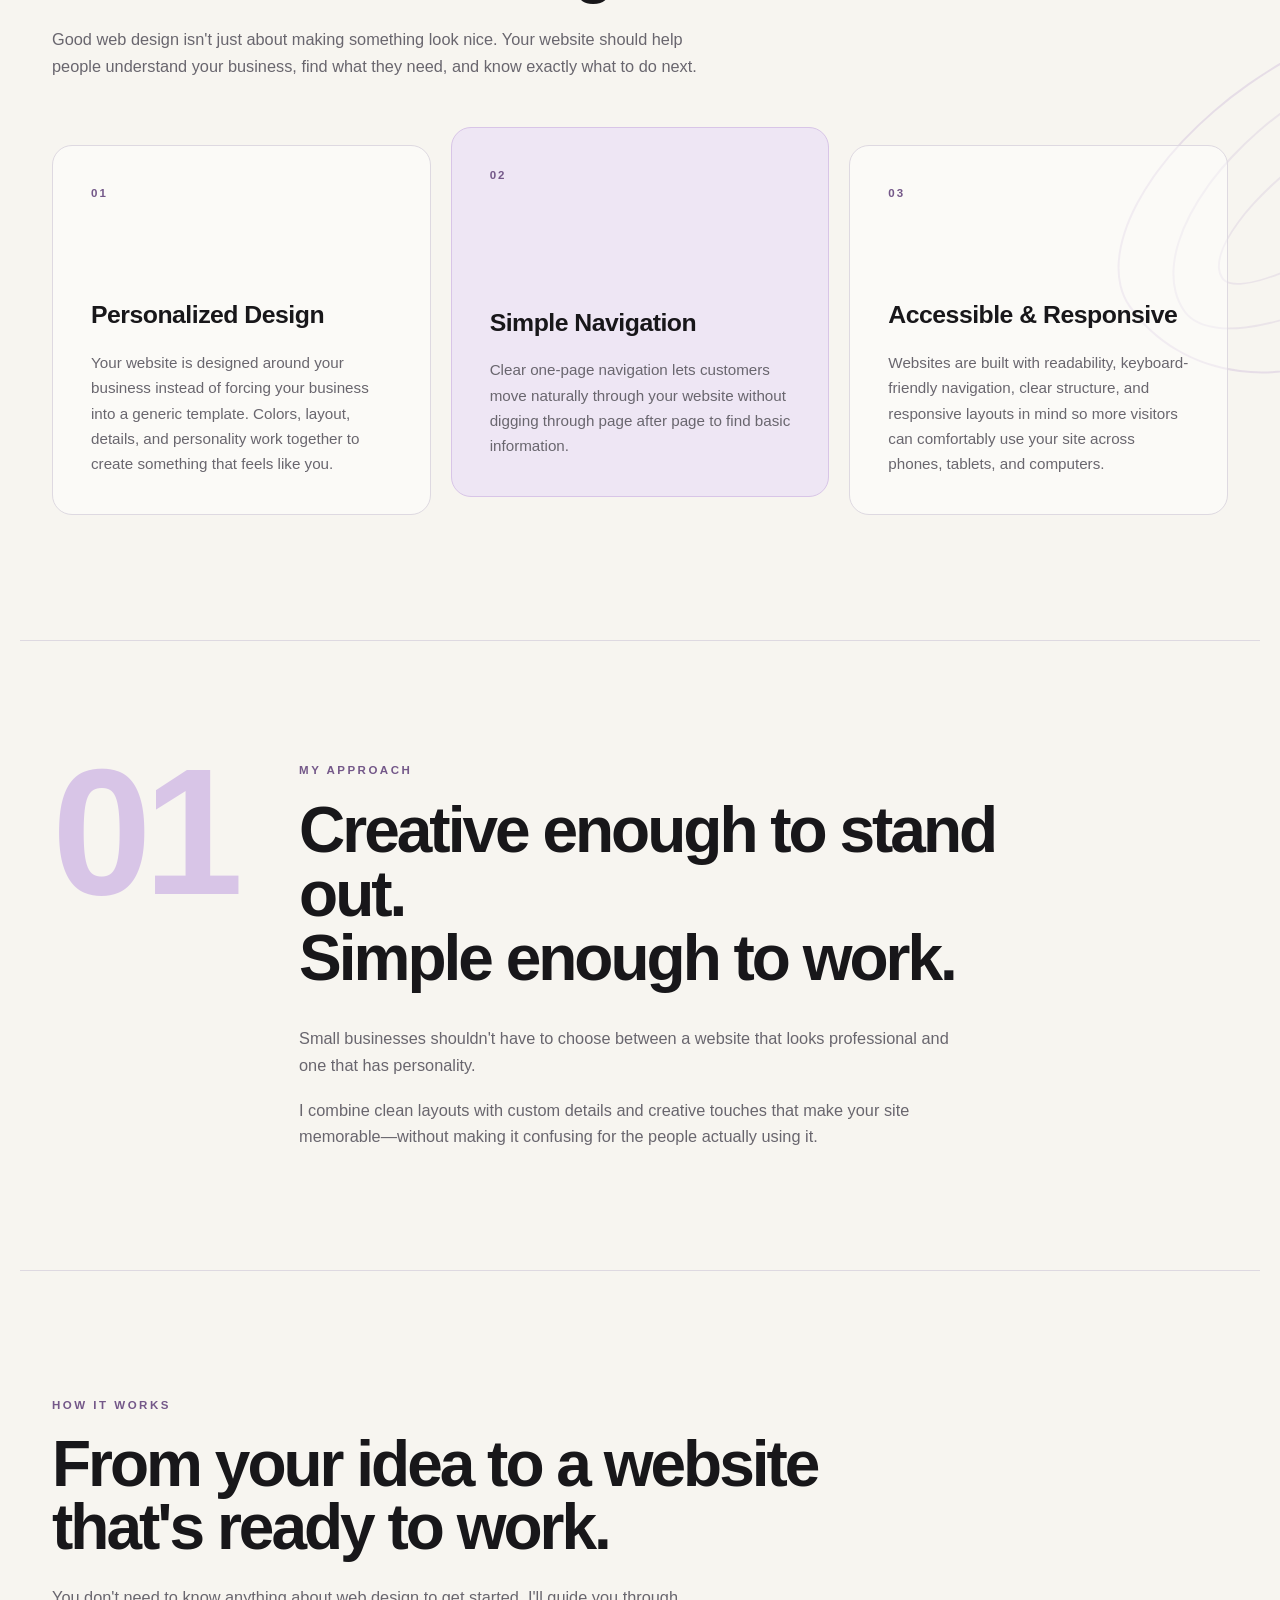
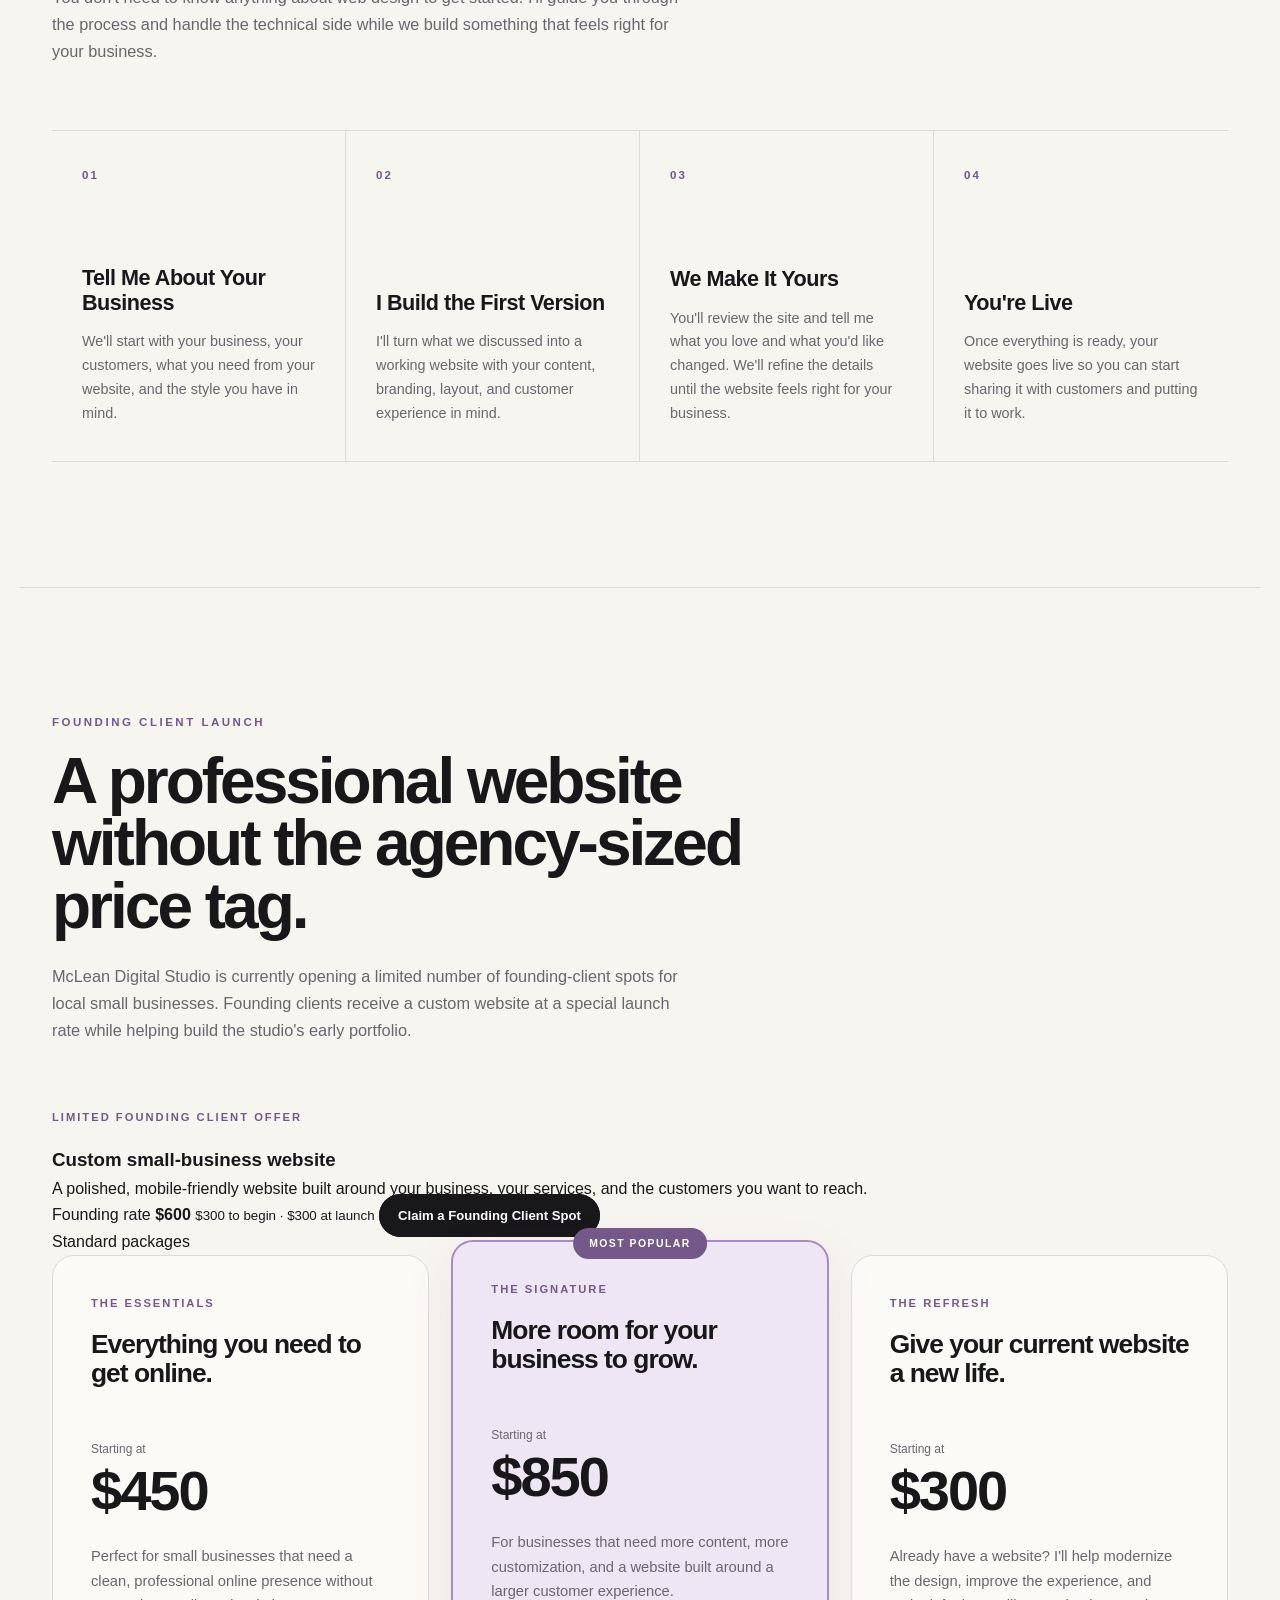
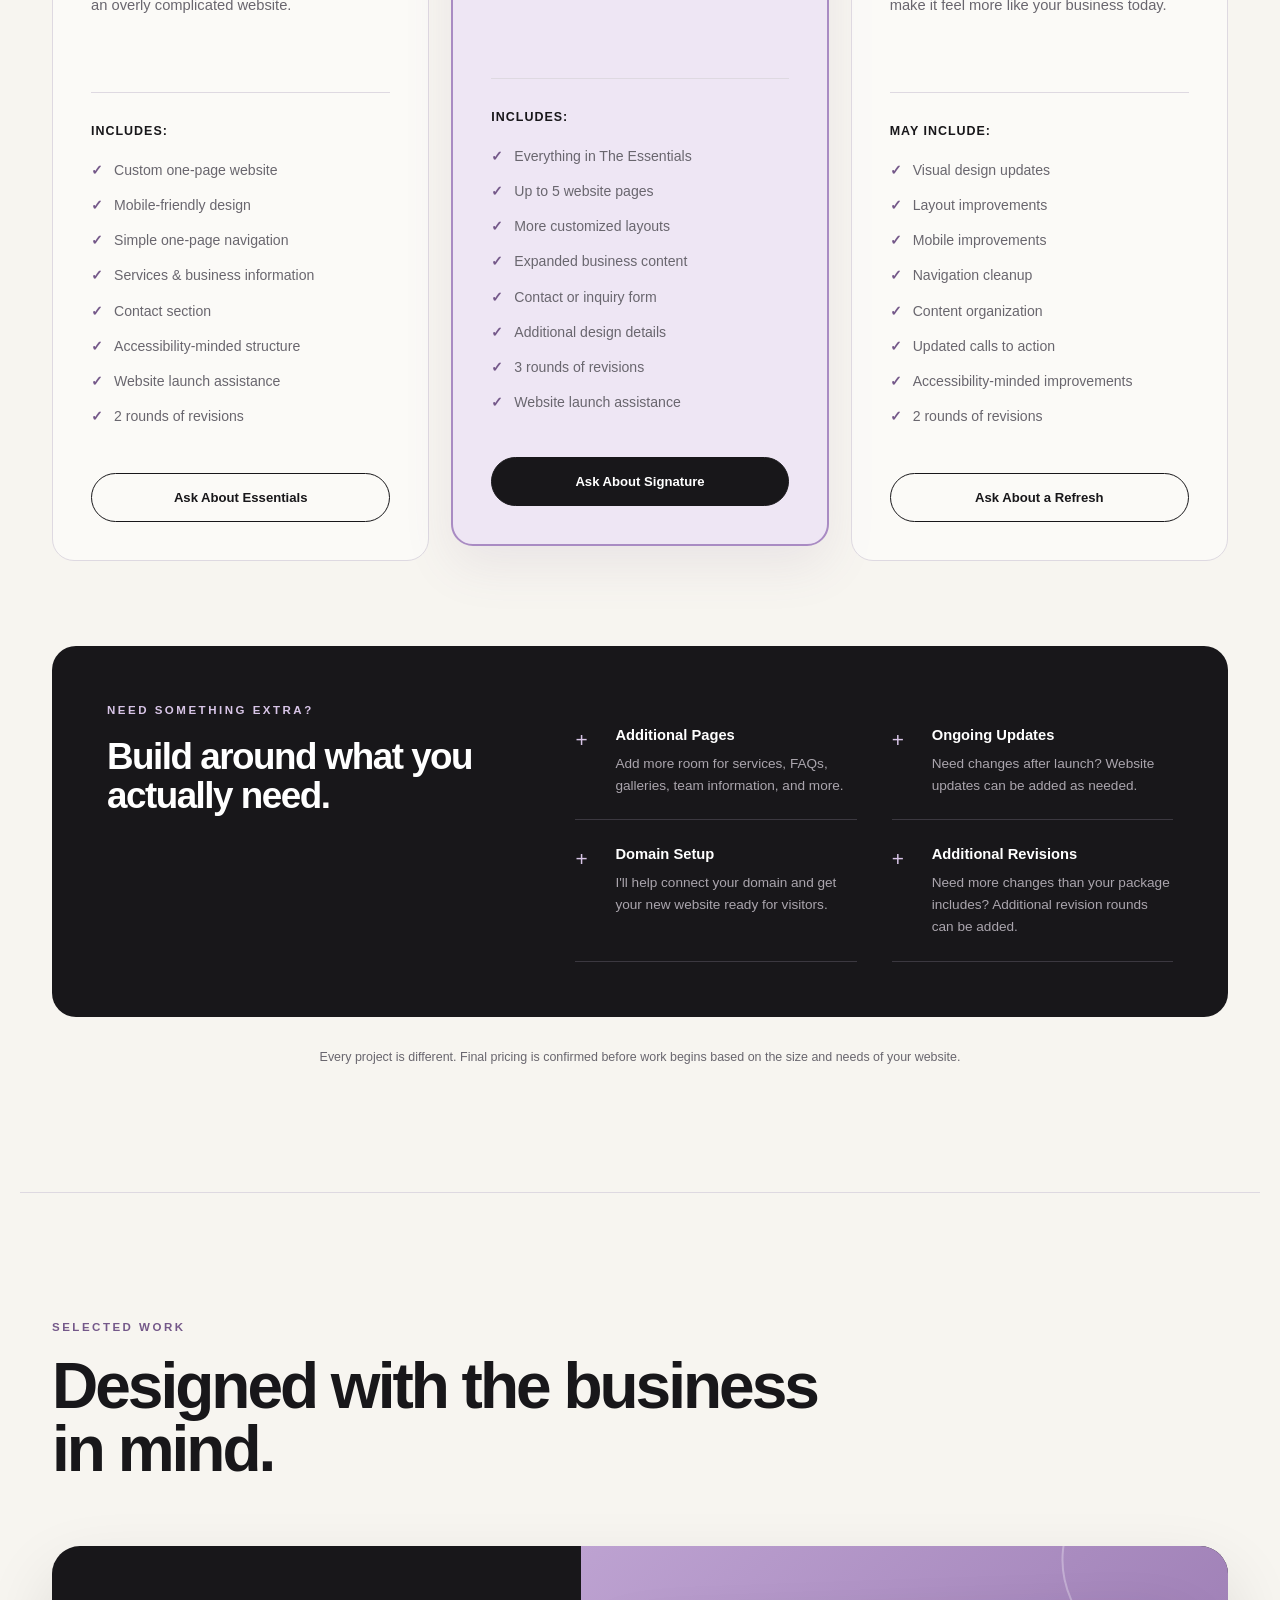
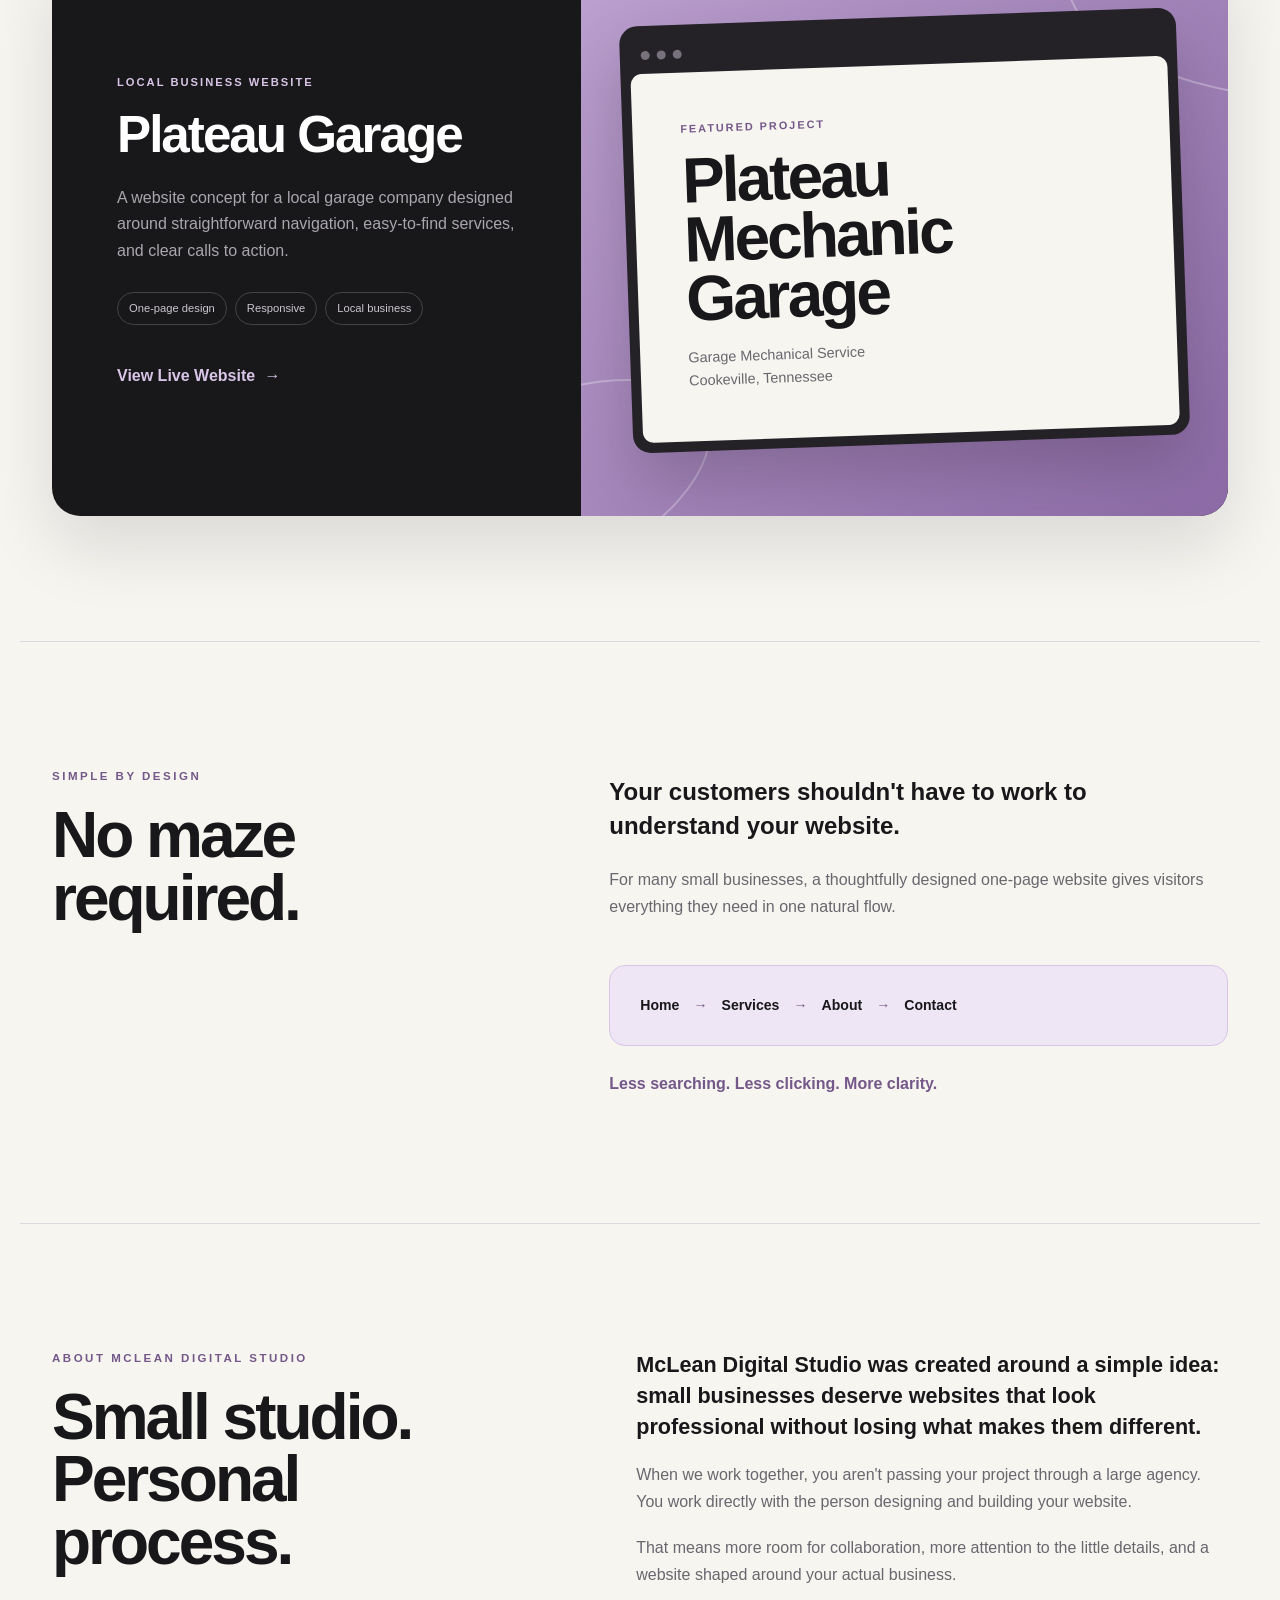
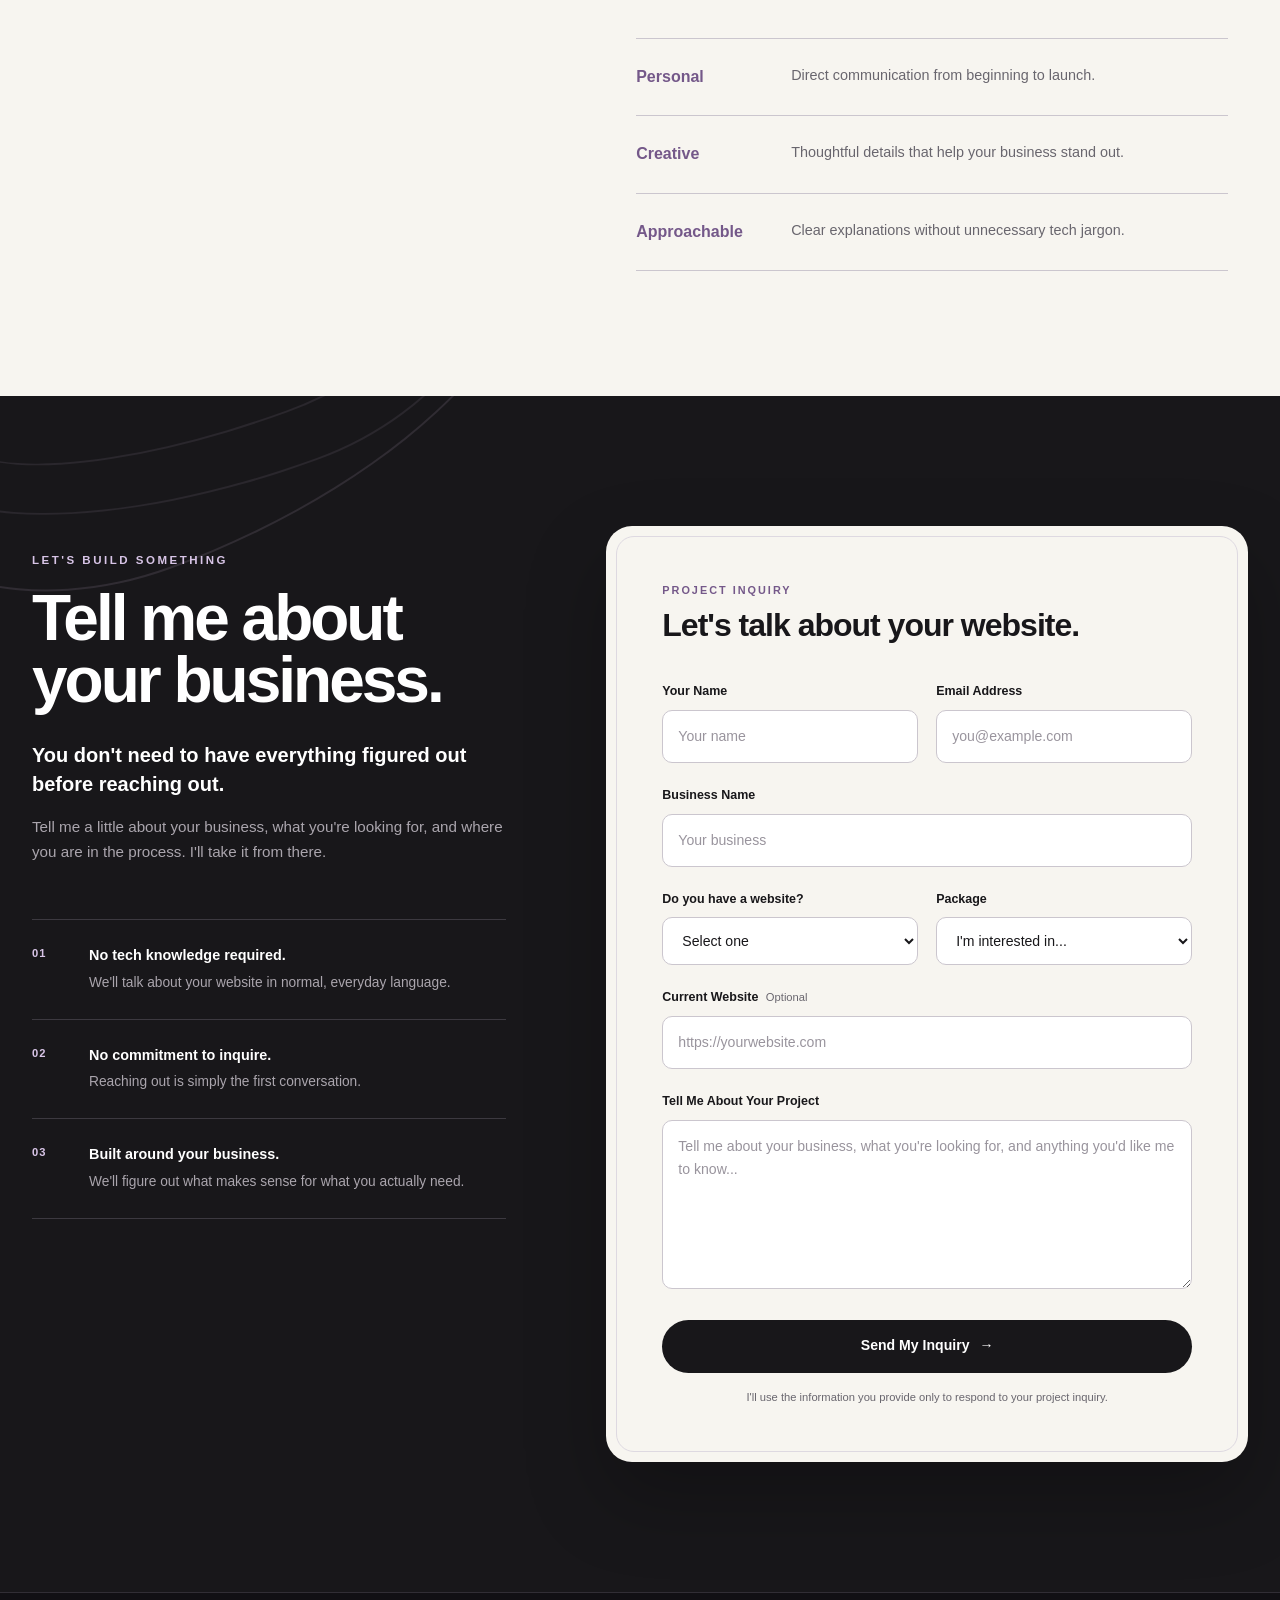
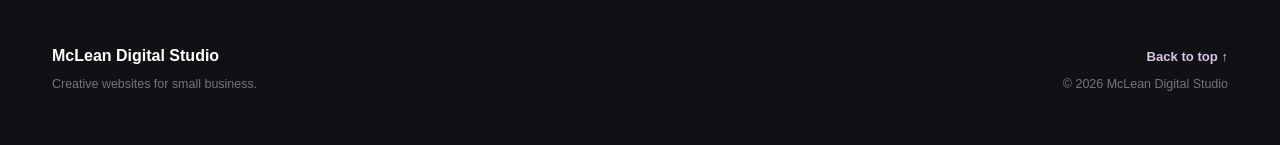
==== commit a2b79bc9: "Add founding client offer and unify inquiry flow" ====
--- a/index.html
+++ b/index.html
@@ -399,21 +399,38 @@
     <div class="section-heading">
 
         <p class="eyebrow">
-            WEBSITE PACKAGES
+            FOUNDING CLIENT LAUNCH
         </p>
 
         <h2>
-            A website that fits your business.
+            A professional website without the agency-sized price tag.
         </h2>
 
         <p>
-            Every business is a little different. These packages are
-            designed to give you a starting point while leaving room
-            to build something around what your business actually needs.
+            McLean Digital Studio is currently opening a limited number
+            of founding-client spots for local small businesses. Founding
+            clients receive a custom website at a special launch rate while
+            helping build the studio's early portfolio.
         </p>
 
     </div>
 
+
+    <div class="founding-offer">
+        <div>
+            <p class="package-label">LIMITED FOUNDING CLIENT OFFER</p>
+            <h3>Custom small-business website</h3>
+            <p>A polished, mobile-friendly website built around your business, your services, and the customers you want to reach.</p>
+        </div>
+        <div class="founding-offer-price">
+            <span>Founding rate</span>
+            <strong>$600</strong>
+            <small>$300 to begin · $300 at launch</small>
+            <a href="#contact" class="pricing-button featured-pricing-button">Claim a Founding Client Spot</a>
+        </div>
+    </div>
+
+    <p class="standard-packages-label">Standard packages</p>
 
     <div class="pricing-grid">
 
@@ -464,7 +481,7 @@
 
 
             <a
-                href="mailto:addietaylor26@gmail.com?subject=The%20Essentials%20Website%20Package"
+                href="#contact"
                 class="pricing-button"
             >
                 Ask About Essentials
@@ -524,7 +541,7 @@
 
 
             <a
-                href="mailto:addietaylor26@gmail.com?subject=The%20Signature%20Website%20Package"
+                href="#contact"
                 class="pricing-button featured-pricing-button"
             >
                 Ask About Signature
@@ -580,7 +597,7 @@
 
 
             <a
-                href="mailto:addietaylor26@gmail.com?subject=The%20Refresh%20Website%20Package"
+                href="#contact"
                 class="pricing-button"
             >
                 Ask About a Refresh
@@ -978,7 +995,7 @@
     name="website-inquiry"
     method="POST"
     data-netlify="true"
-    action="/#contact"
+    action="/success.html"
     class="inquiry-form"
 >
 
@@ -1108,6 +1125,10 @@
                                 I'm interested in...
                             </option>
 
+                            <option value="founding-client">
+                                Founding Client Website — $600
+                            </option>
+
                             <option value="essentials">
                                 The Essentials — $450+
                             </option>
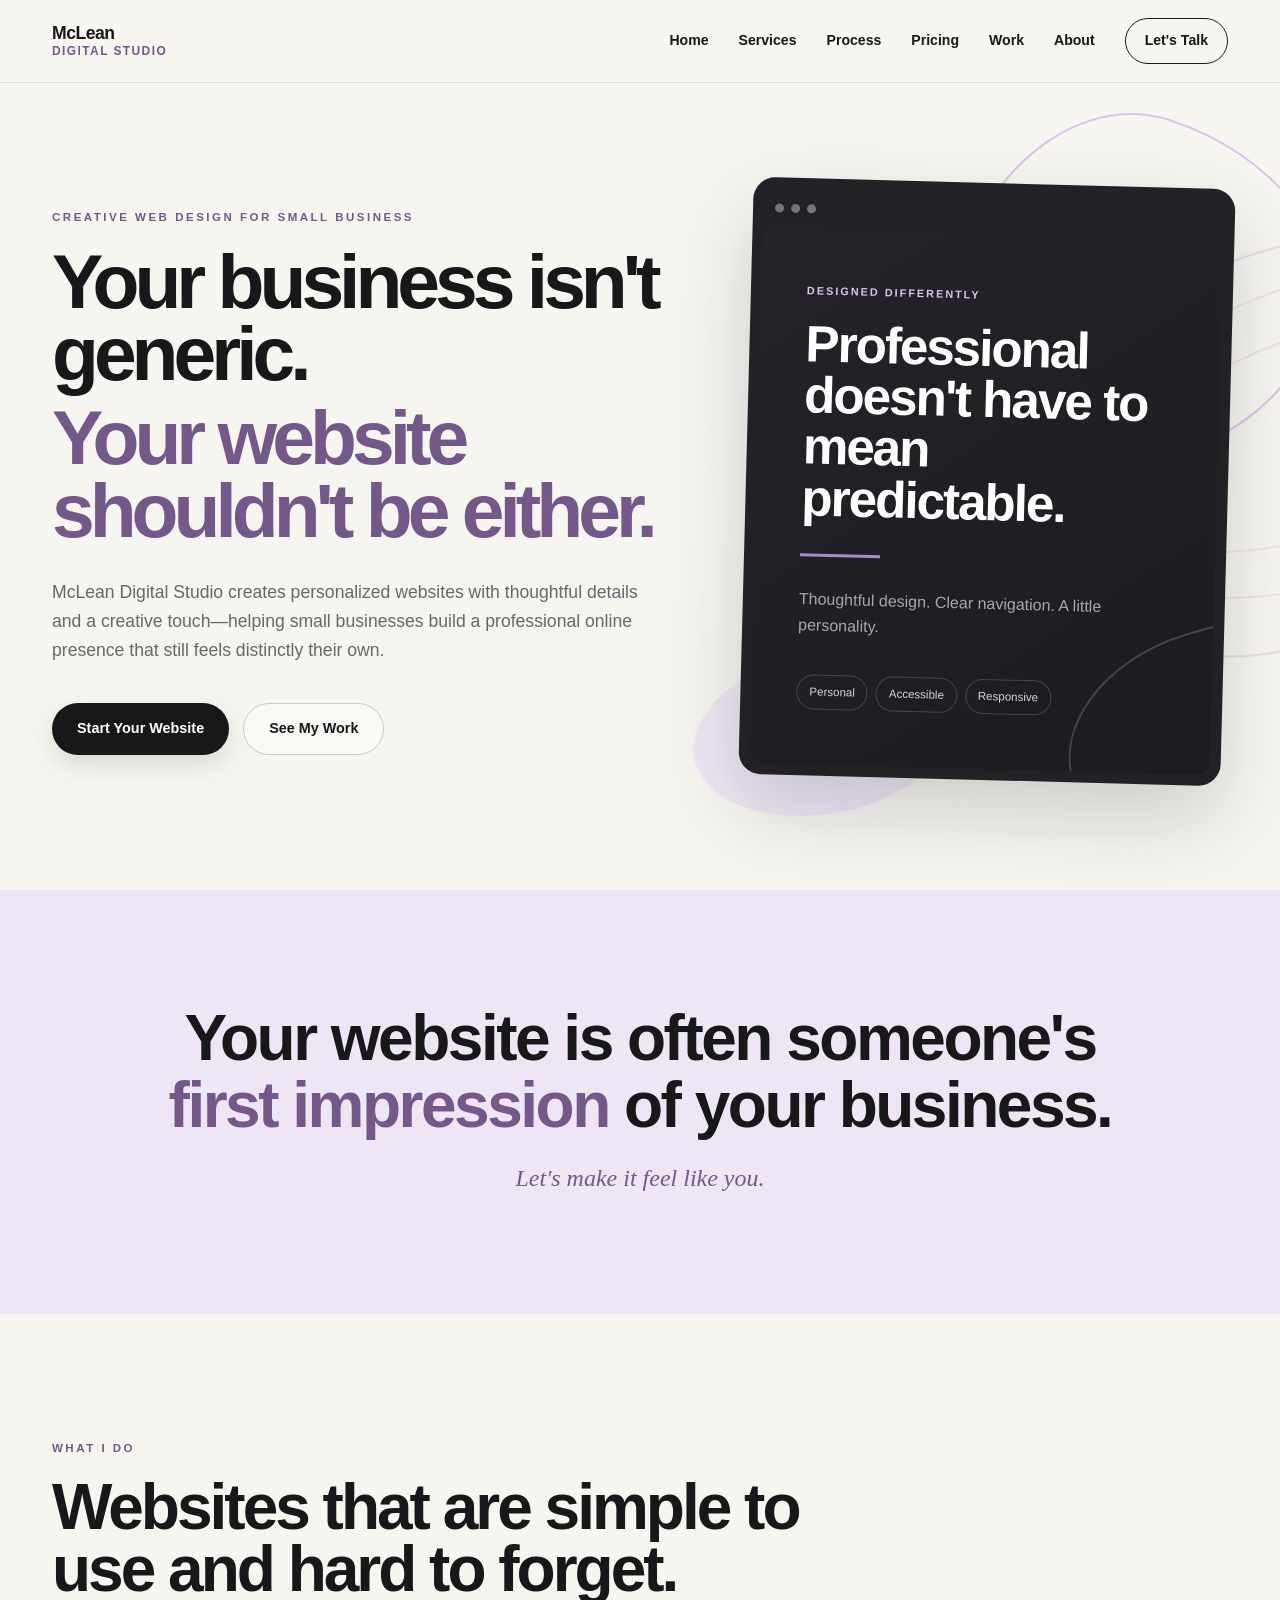
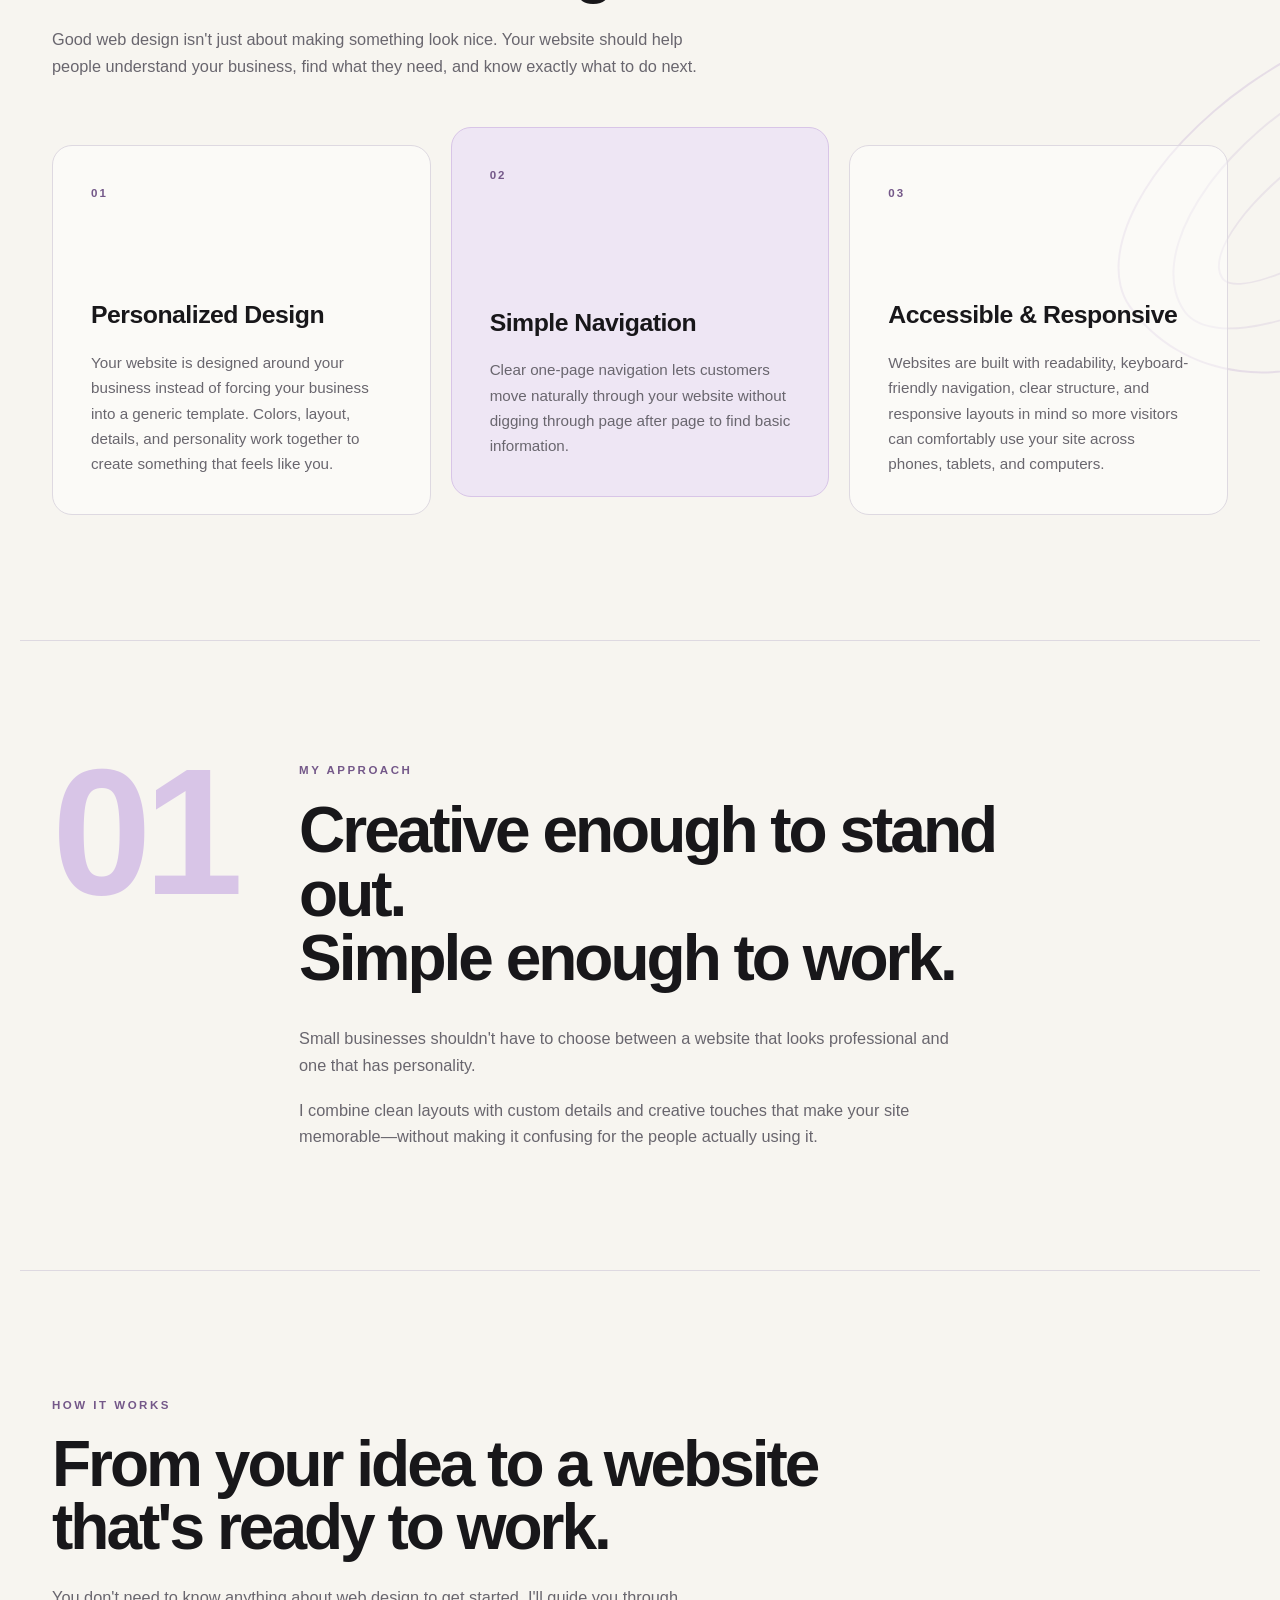
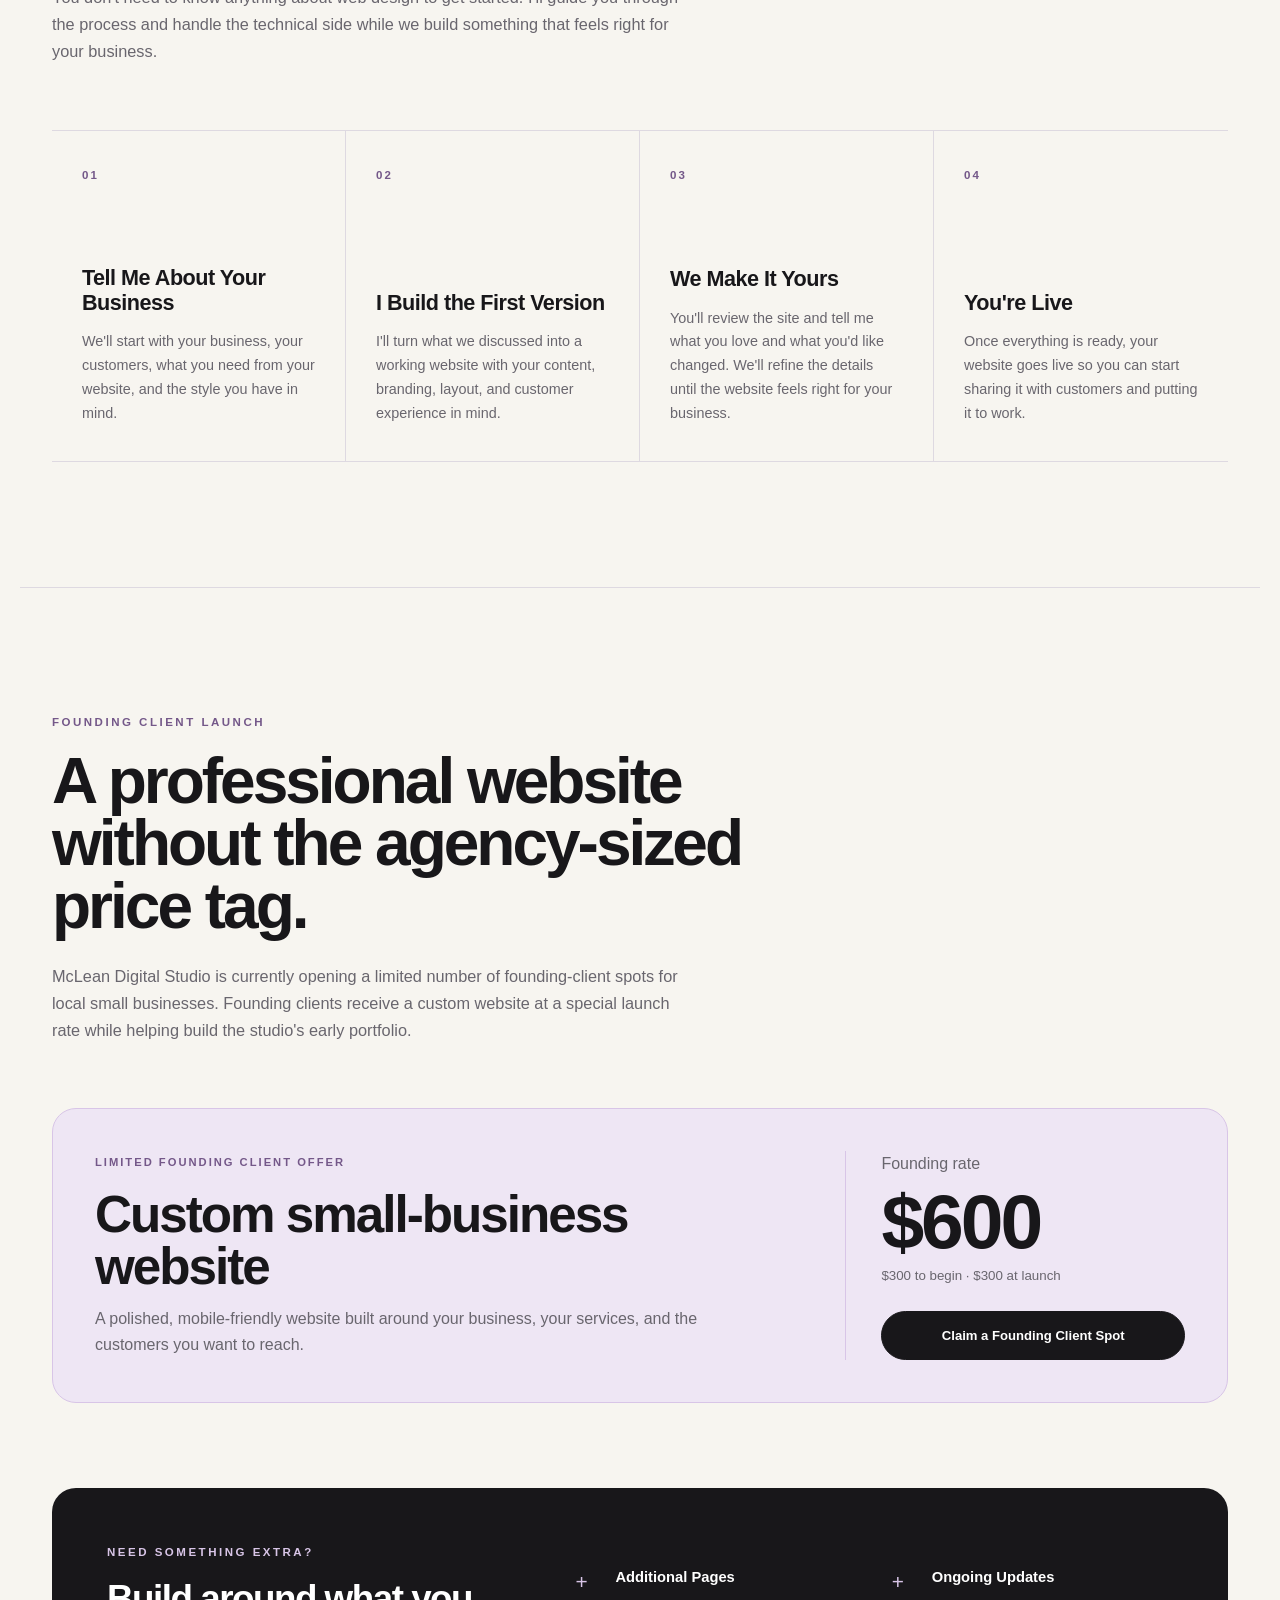
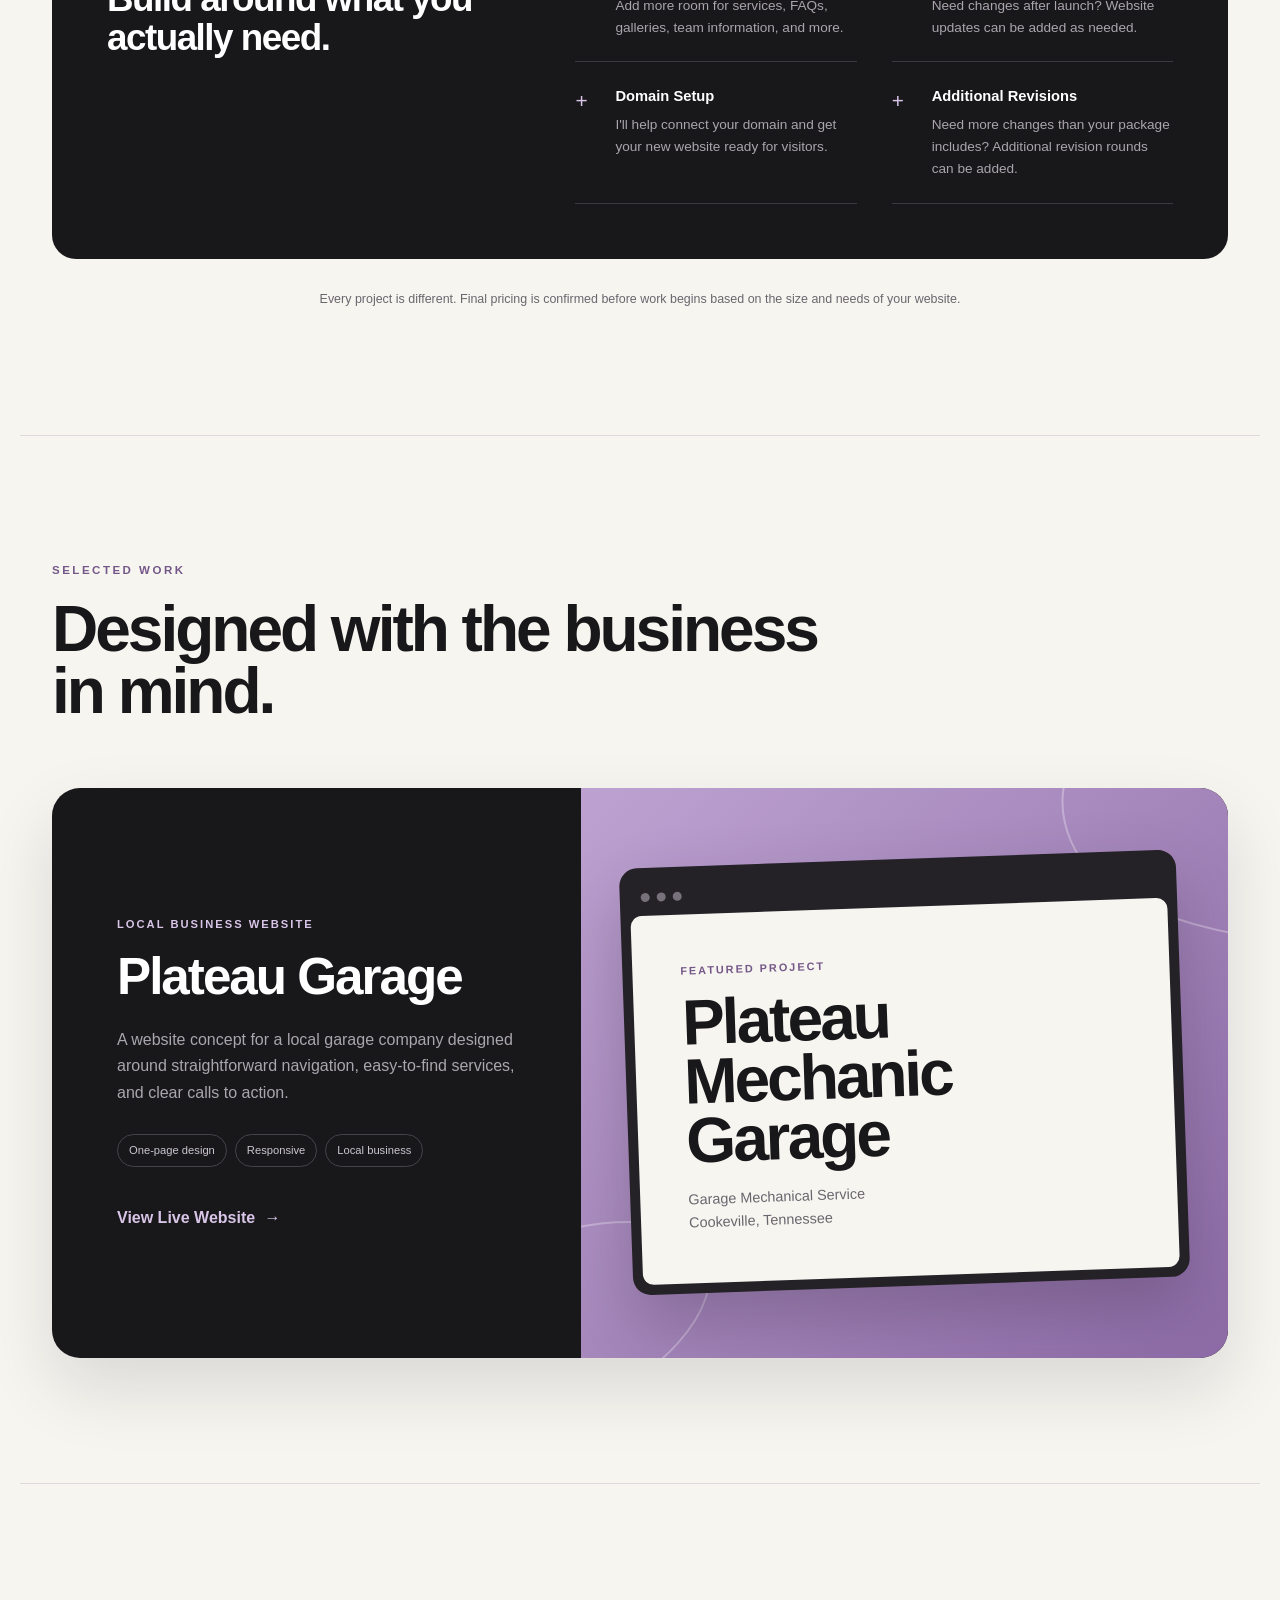
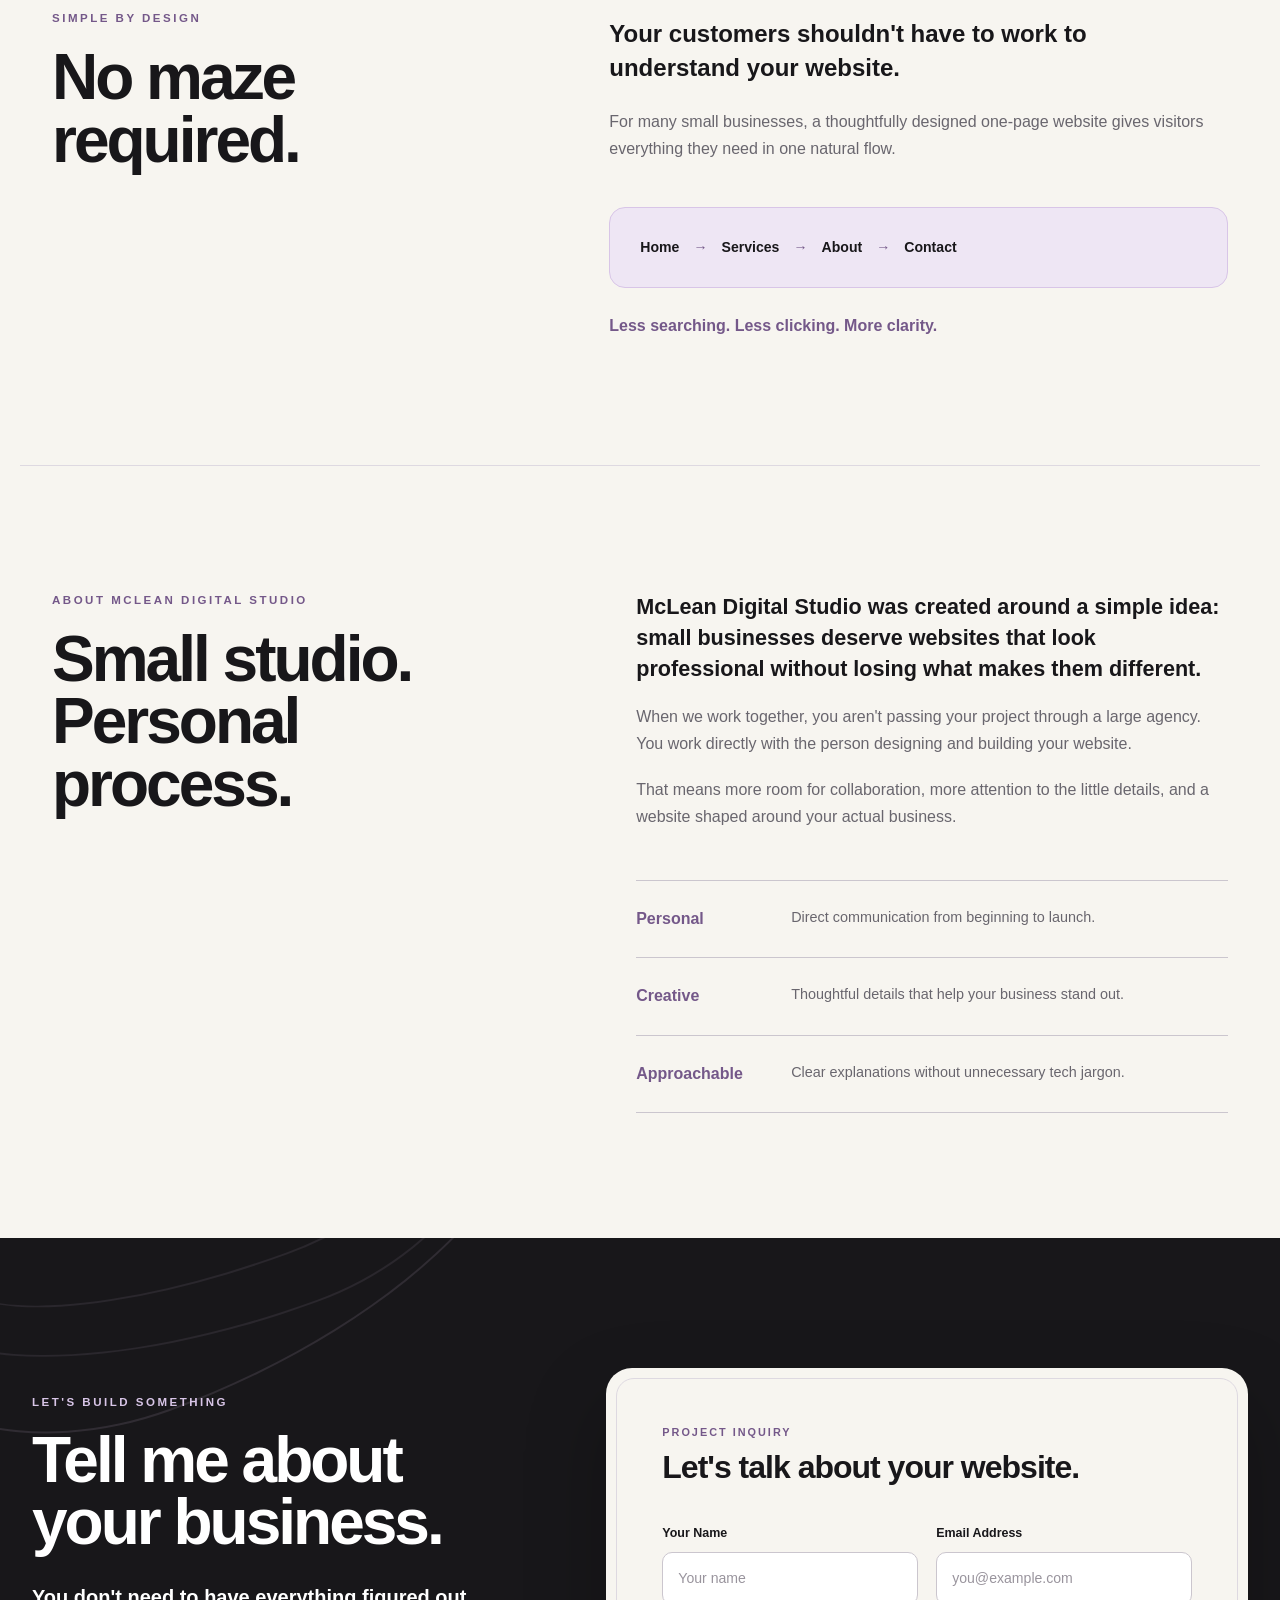
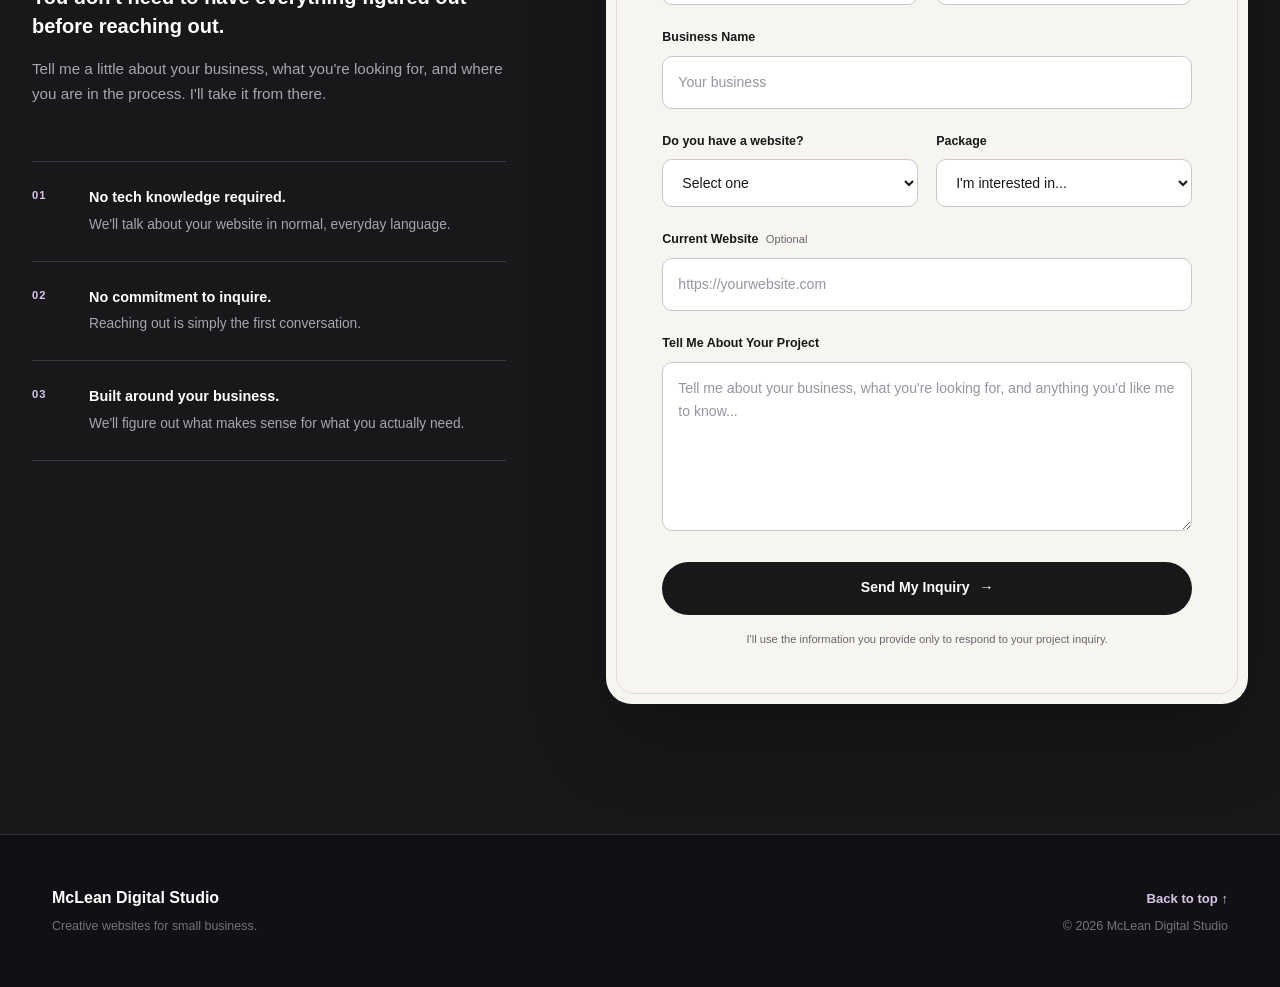
==== commit 36f141e1: "Simplify launch pricing to founding client offer only" ====
--- a/index.html
+++ b/index.html
@@ -430,184 +430,6 @@
         </div>
     </div>
 
-    <p class="standard-packages-label">Standard packages</p>
-
-    <div class="pricing-grid">
-
-        <!-- ESSENTIALS -->
-
-        <article class="pricing-card">
-
-            <div class="pricing-card-top">
-
-                <p class="package-label">
-                    THE ESSENTIALS
-                </p>
-
-                <h3>
-                    Everything you need to get online.
-                </h3>
-
-                <div class="price">
-                    <span>Starting at</span>
-                    <strong>$450</strong>
-                </div>
-
-                <p class="package-description">
-                    Perfect for small businesses that need a clean,
-                    professional online presence without an overly
-                    complicated website.
-                </p>
-
-            </div>
-
-
-            <div class="package-includes">
-
-                <p>Includes:</p>
-
-                <ul>
-                    <li>Custom one-page website</li>
-                    <li>Mobile-friendly design</li>
-                    <li>Simple one-page navigation</li>
-                    <li>Services & business information</li>
-                    <li>Contact section</li>
-                    <li>Accessibility-minded structure</li>
-                    <li>Website launch assistance</li>
-                    <li>2 rounds of revisions</li>
-                </ul>
-
-            </div>
-
-
-            <a
-                href="#contact"
-                class="pricing-button"
-            >
-                Ask About Essentials
-            </a>
-
-        </article>
-
-
-        <!-- SIGNATURE -->
-
-        <article class="pricing-card featured-pricing">
-
-            <div class="popular-label">
-                MOST POPULAR
-            </div>
-
-            <div class="pricing-card-top">
-
-                <p class="package-label">
-                    THE SIGNATURE
-                </p>
-
-                <h3>
-                    More room for your business to grow.
-                </h3>
-
-                <div class="price">
-                    <span>Starting at</span>
-                    <strong>$850</strong>
-                </div>
-
-                <p class="package-description">
-                    For businesses that need more content, more
-                    customization, and a website built around a
-                    larger customer experience.
-                </p>
-
-            </div>
-
-
-            <div class="package-includes">
-
-                <p>Includes:</p>
-
-                <ul>
-                    <li>Everything in The Essentials</li>
-                    <li>Up to 5 website pages</li>
-                    <li>More customized layouts</li>
-                    <li>Expanded business content</li>
-                    <li>Contact or inquiry form</li>
-                    <li>Additional design details</li>
-                    <li>3 rounds of revisions</li>
-                    <li>Website launch assistance</li>
-                </ul>
-
-            </div>
-
-
-            <a
-                href="#contact"
-                class="pricing-button featured-pricing-button"
-            >
-                Ask About Signature
-            </a>
-
-        </article>
-
-
-        <!-- REFRESH -->
-
-        <article class="pricing-card">
-
-            <div class="pricing-card-top">
-
-                <p class="package-label">
-                    THE REFRESH
-                </p>
-
-                <h3>
-                    Give your current website a new life.
-                </h3>
-
-                <div class="price">
-                    <span>Starting at</span>
-                    <strong>$300</strong>
-                </div>
-
-                <p class="package-description">
-                    Already have a website? I'll help modernize the
-                    design, improve the experience, and make it feel
-                    more like your business today.
-                </p>
-
-            </div>
-
-
-            <div class="package-includes">
-
-                <p>May include:</p>
-
-                <ul>
-                    <li>Visual design updates</li>
-                    <li>Layout improvements</li>
-                    <li>Mobile improvements</li>
-                    <li>Navigation cleanup</li>
-                    <li>Content organization</li>
-                    <li>Updated calls to action</li>
-                    <li>Accessibility-minded improvements</li>
-                    <li>2 rounds of revisions</li>
-                </ul>
-
-            </div>
-
-
-            <a
-                href="#contact"
-                class="pricing-button"
-            >
-                Ask About a Refresh
-            </a>
-
-        </article>
-
-    </div>
-
-
     <!-- ADD-ONS -->
 
     <div class="pricing-addons">
@@ -1129,18 +951,6 @@
                                 Founding Client Website — $600
                             </option>
 
-                            <option value="essentials">
-                                The Essentials — $450+
-                            </option>
-
-                            <option value="signature">
-                                The Signature — $850+
-                            </option>
-
-                            <option value="refresh">
-                                The Refresh — $300+
-                            </option>
-
                             <option value="unsure">
                                 I'm not sure yet
                             </option>
--- a/style.css
+++ b/style.css
@@ -2358,4 +2358,124 @@
 .form-heading h3 {
     font-size: 1.7rem;
 }
-}+}
+
+/* =========================================
+   FOUNDING CLIENT LAUNCH
+========================================= */
+
+.founding-offer {
+    margin: 55px 0 28px;
+    padding: 42px;
+    border: 1px solid var(--lilac-light);
+    border-radius: 24px;
+    background: var(--lilac-pale);
+    display: grid;
+    grid-template-columns: 1.35fr 0.65fr;
+    gap: 45px;
+    align-items: center;
+}
+
+.founding-offer h3 {
+    margin: 8px 0 14px;
+    font-size: clamp(2rem, 4vw, 3.2rem);
+    line-height: 1;
+    letter-spacing: -2px;
+}
+
+.founding-offer > div > p:not(.package-label) {
+    max-width: 620px;
+    color: var(--text-soft);
+}
+
+.founding-offer-price {
+    padding-left: 35px;
+    border-left: 1px solid var(--lilac-light);
+    display: flex;
+    flex-direction: column;
+    align-items: flex-start;
+}
+
+.founding-offer-price > span,
+.founding-offer-price > small {
+    color: var(--text-soft);
+}
+
+.founding-offer-price > strong {
+    margin: 5px 0;
+    font-size: clamp(3.4rem, 6vw, 5rem);
+    line-height: 1;
+    letter-spacing: -3px;
+}
+
+.founding-offer-price .pricing-button {
+    margin-top: 24px;
+}
+
+.standard-packages-label {
+    margin: 45px 0 22px;
+    color: var(--lilac-dark);
+    font-size: 0.7rem;
+    font-weight: 800;
+    letter-spacing: 2px;
+    text-transform: uppercase;
+}
+
+@media (max-width: 800px) {
+    .founding-offer {
+        grid-template-columns: 1fr;
+        gap: 30px;
+        padding: 34px;
+    }
+
+    .founding-offer-price {
+        padding-left: 0;
+        padding-top: 28px;
+        border-left: none;
+        border-top: 1px solid var(--lilac-light);
+    }
+}
+
+@media (max-width: 600px) {
+    .founding-offer {
+        padding: 28px 22px;
+    }
+
+    .founding-offer-price .pricing-button {
+        width: 100%;
+        text-align: center;
+    }
+}
+
+/* Mobile viewport containment: prevent horizontal page scrolling */
+html, body {
+    width: 100%;
+    max-width: 100%;
+    overflow-x: clip;
+}
+
+*, *::before, *::after {
+    box-sizing: border-box;
+}
+
+img, video, iframe, svg {
+    max-width: 100%;
+}
+
+@media (max-width: 600px) {
+    .hero, .section, .contact, .navbar, .footer-inner,
+    .hero-content, .hero-visual, .contact-layout,
+    .form-container, .inquiry-form, .founding-offer {
+        min-width: 0;
+        max-width: 100%;
+    }
+
+    .form-row, .contact-layout, .founding-offer {
+        min-width: 0;
+    }
+
+    .hero h1, .section h2, .contact h2,
+    .form-heading h3, .founding-offer h3 {
+        overflow-wrap: anywhere;
+    }
+}
